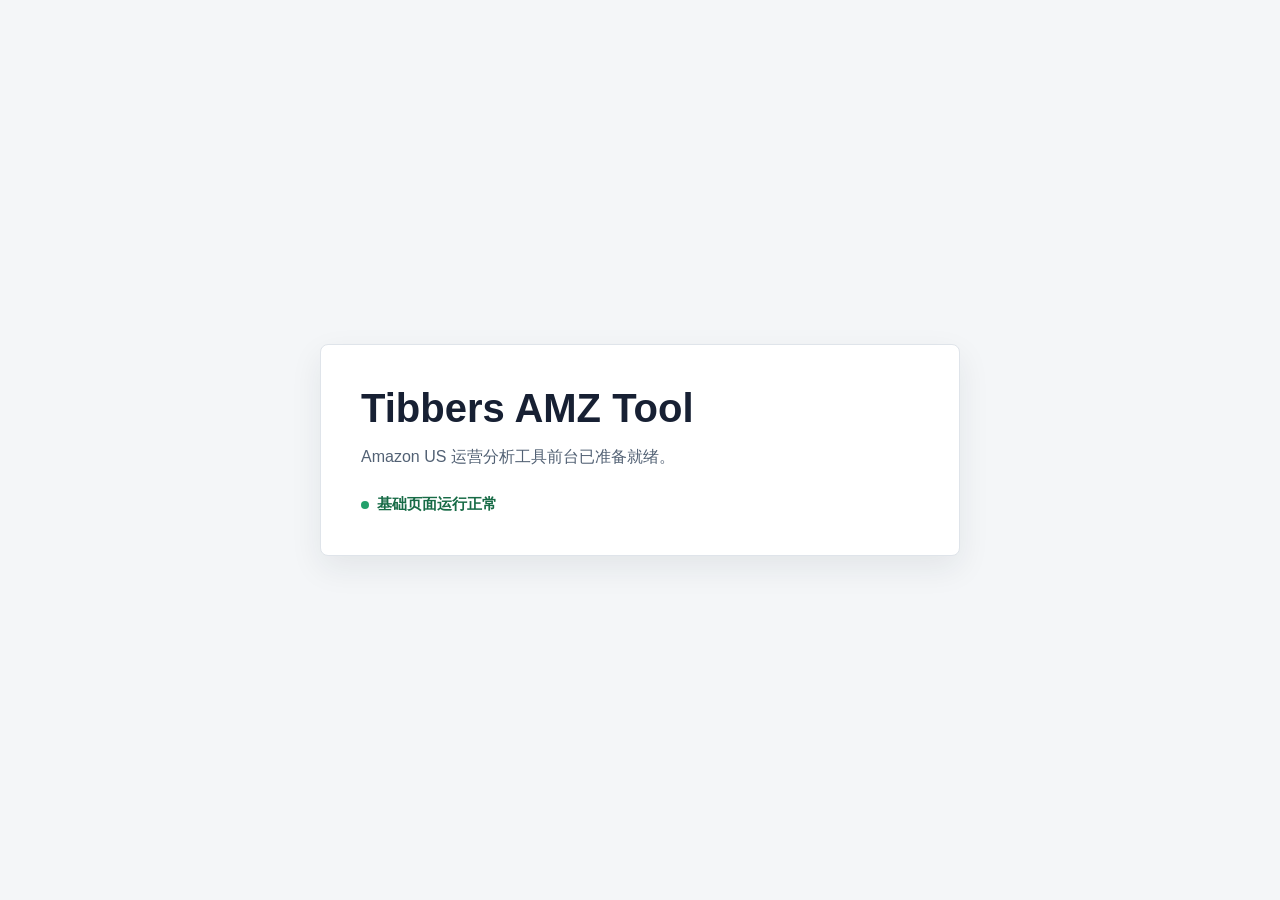
==== index.html @ efbf1ea4 "chore: add frontend placeholder" ====
<!doctype html>
<html lang="zh-CN">
  <head>
    <meta charset="UTF-8" />
    <meta name="viewport" content="width=device-width, initial-scale=1" />
    <title>Tibbers AMZ Tool</title>
    <meta
      name="description"
      content="Amazon US 运营分析工具前台"
    />
    <style>
      :root {
        color-scheme: light;
        font-family: -apple-system, BlinkMacSystemFont, "Segoe UI", sans-serif;
        color: #172033;
        background: #f4f6f8;
      }

      * {
        box-sizing: border-box;
      }

      body {
        margin: 0;
        min-width: 320px;
      }

      main {
        display: grid;
        min-height: 100vh;
        place-items: center;
        padding: 24px;
      }

      section {
        width: min(100%, 640px);
        padding: 40px;
        border: 1px solid #dfe4ea;
        border-radius: 8px;
        background: #ffffff;
        box-shadow: 0 12px 32px rgb(23 32 51 / 8%);
      }

      h1 {
        margin: 0 0 12px;
        font-size: clamp(1.75rem, 5vw, 2.5rem);
        line-height: 1.15;
      }

      p {
        margin: 0;
        color: #526174;
        line-height: 1.7;
      }

      .status {
        display: inline-flex;
        align-items: center;
        gap: 8px;
        margin-top: 24px;
        color: #176b46;
        font-size: 0.95rem;
        font-weight: 600;
      }

      .status::before {
        width: 8px;
        height: 8px;
        border-radius: 50%;
        background: #22a06b;
        content: "";
      }

      @media (max-width: 520px) {
        section {
          padding: 28px 24px;
        }
      }
    </style>
  </head>
  <body>
    <main>
      <section>
        <h1>Tibbers AMZ Tool</h1>
        <p>Amazon US 运营分析工具前台已准备就绪。</p>
        <div class="status">基础页面运行正常</div>
      </section>
    </main>
  </body>
</html>
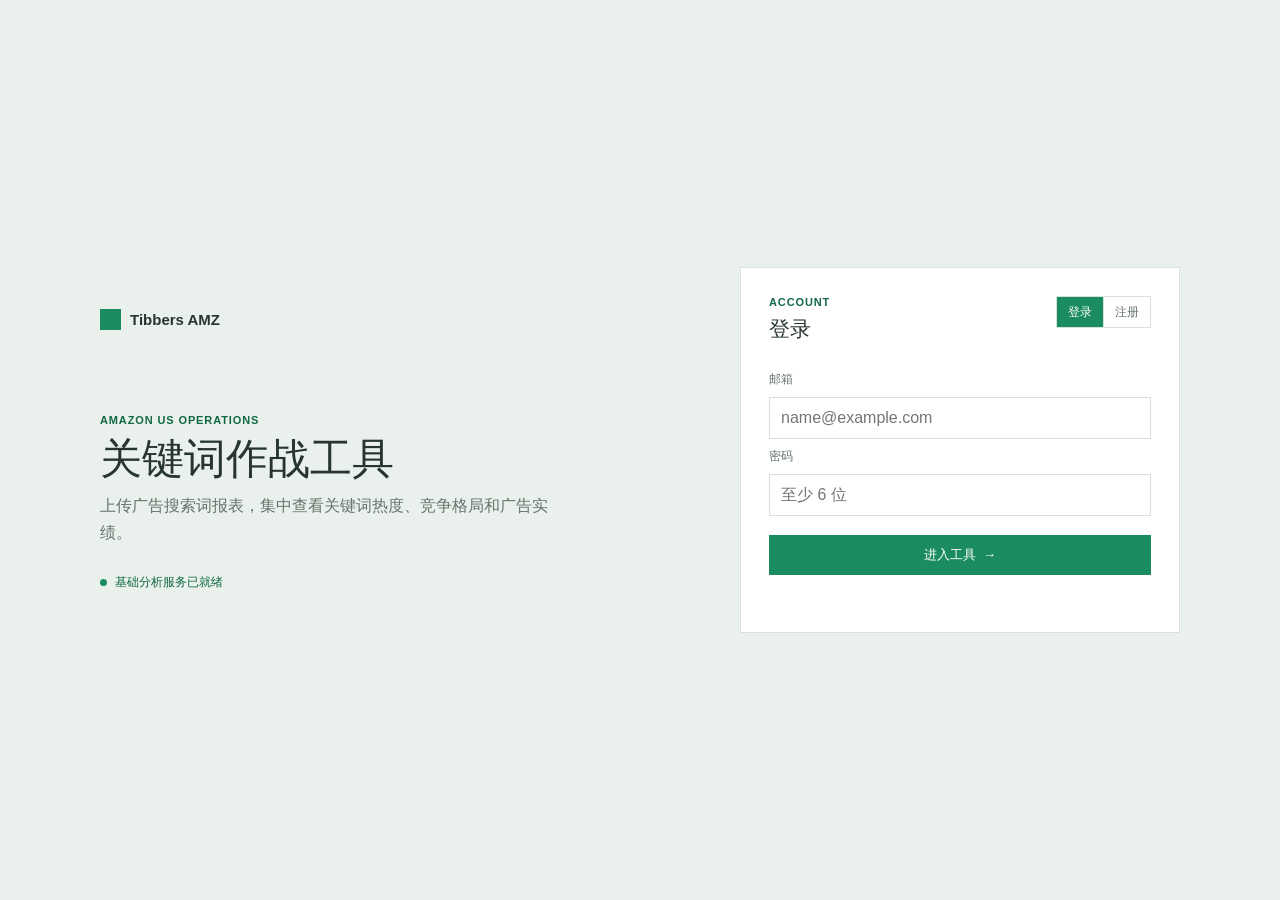
==== commit 8aa2cadf: "feat: add Amazon keyword analysis frontend" ====
--- a/index.html
+++ b/index.html
@@ -4,87 +4,43 @@
     <meta charset="UTF-8" />
     <meta name="viewport" content="width=device-width, initial-scale=1" />
     <title>Tibbers AMZ Tool</title>
-    <meta
-      name="description"
-      content="Amazon US 运营分析工具前台"
-    />
-    <style>
-      :root {
-        color-scheme: light;
-        font-family: -apple-system, BlinkMacSystemFont, "Segoe UI", sans-serif;
-        color: #172033;
-        background: #f4f6f8;
-      }
+    <link rel="stylesheet" href="styles.css" />
+  </head>
+  <body class="auth-page">
+    <main class="auth-layout">
+      <section class="auth-intro" aria-labelledby="auth-title">
+        <div class="brand"><span class="brand-mark" aria-hidden="true"></span><span>Tibbers AMZ</span></div>
+        <p class="eyebrow">AMAZON US OPERATIONS</p>
+        <h1 id="auth-title">关键词作战工具</h1>
+        <p class="intro-copy">上传广告搜索词报表，集中查看关键词热度、竞争格局和广告实绩。</p>
+        <div class="intro-meta"><span class="status-dot status-ready" aria-hidden="true"></span><span>基础分析服务已就绪</span></div>
+      </section>
 
-      * {
-        box-sizing: border-box;
-      }
+      <section class="auth-panel panel" aria-label="账号登录">
+        <div class="panel-heading">
+          <div>
+            <p class="eyebrow">ACCOUNT</p>
+            <h2 id="auth-mode-title">登录</h2>
+          </div>
+          <div class="segmented" role="group" aria-label="账号模式">
+            <button class="segment is-active" type="button" data-mode="login">登录</button>
+            <button class="segment" type="button" data-mode="register">注册</button>
+          </div>
+        </div>
 
-      body {
-        margin: 0;
-        min-width: 320px;
-      }
-
-      main {
-        display: grid;
-        min-height: 100vh;
-        place-items: center;
-        padding: 24px;
-      }
-
-      section {
-        width: min(100%, 640px);
-        padding: 40px;
-        border: 1px solid #dfe4ea;
-        border-radius: 8px;
-        background: #ffffff;
-        box-shadow: 0 12px 32px rgb(23 32 51 / 8%);
-      }
-
-      h1 {
-        margin: 0 0 12px;
-        font-size: clamp(1.75rem, 5vw, 2.5rem);
-        line-height: 1.15;
-      }
-
-      p {
-        margin: 0;
-        color: #526174;
-        line-height: 1.7;
-      }
-
-      .status {
-        display: inline-flex;
-        align-items: center;
-        gap: 8px;
-        margin-top: 24px;
-        color: #176b46;
-        font-size: 0.95rem;
-        font-weight: 600;
-      }
-
-      .status::before {
-        width: 8px;
-        height: 8px;
-        border-radius: 50%;
-        background: #22a06b;
-        content: "";
-      }
-
-      @media (max-width: 520px) {
-        section {
-          padding: 28px 24px;
-        }
-      }
-    </style>
-  </head>
-  <body>
-    <main>
-      <section>
-        <h1>Tibbers AMZ Tool</h1>
-        <p>Amazon US 运营分析工具前台已准备就绪。</p>
-        <div class="status">基础页面运行正常</div>
+        <form id="auth-form" class="stack-form">
+          <label for="email">邮箱</label>
+          <input id="email" name="email" type="email" autocomplete="email" required placeholder="name@example.com" />
+          <label for="password">密码</label>
+          <input id="password" name="password" type="password" autocomplete="current-password" minlength="6" required placeholder="至少 6 位" />
+          <button id="auth-submit" class="button button-primary" type="submit">进入工具 <span aria-hidden="true">→</span></button>
+          <p id="auth-message" class="form-message" role="status" aria-live="polite"></p>
+        </form>
       </section>
     </main>
+    <script src="vendor/supabase.min.js"></script>
+    <script src="supabase-config.js"></script>
+    <script src="app.js"></script>
+    <script src="auth.js"></script>
   </body>
 </html>
--- a/styles.css
+++ b/styles.css
@@ -0,0 +1,129 @@
+:root {
+  color-scheme: light;
+  --app-ink: #26352f;
+  --app-muted: #65736c;
+  --app-line: #d8e1dc;
+  --app-soft-line: #e6ede8;
+  --app-paper: #ffffff;
+  --app-ground: #eaf0ec;
+  --app-green: #1b8b62;
+  --app-green-dark: #116847;
+  --app-blue: #1769aa;
+  --app-orange: #c47a19;
+  --app-red: #b44a4a;
+  font-family: -apple-system, BlinkMacSystemFont, "Segoe UI", sans-serif;
+  color: var(--app-ink);
+  background: var(--app-ground);
+}
+
+* { box-sizing: border-box; }
+body { min-width: 320px; margin: 0; background: var(--app-ground); }
+button, input { font: inherit; }
+button { cursor: pointer; }
+a { color: var(--app-green-dark); }
+
+.site-header {
+  display: flex;
+  align-items: center;
+  gap: 16px;
+  min-height: 64px;
+  padding: 0 28px;
+  border-bottom: 1px solid var(--app-line);
+  background: var(--app-paper);
+}
+.brand { display: inline-flex; align-items: center; gap: 9px; font-size: 15px; font-weight: 600; }
+.brand-mark { width: 21px; height: 21px; background: var(--app-green); }
+.header-spacer { flex: 1; }
+.account-label { color: var(--app-muted); font-size: 12px; }
+.page-shell { width: min(1180px, calc(100% - 40px)); margin: 0 auto; padding: 32px 0 56px; }
+.eyebrow { margin: 0 0 8px; color: var(--app-green-dark); font-size: 11px; font-weight: 600; letter-spacing: .08em; }
+h1, h2, h3, p { margin-top: 0; }
+h1 { margin-bottom: 8px; font-size: 28px; line-height: 1.2; font-weight: 500; }
+h2 { margin-bottom: 0; font-size: 21px; line-height: 1.25; font-weight: 500; }
+h3 { margin-bottom: 8px; font-size: 15px; font-weight: 500; }
+.page-lede { margin-bottom: 24px; color: var(--app-muted); font-size: 14px; line-height: 1.6; }
+.panel { border: 1px solid var(--app-line); background: var(--app-paper); }
+.panel-heading { display: flex; align-items: flex-start; justify-content: space-between; gap: 16px; }
+.button { display: inline-flex; align-items: center; justify-content: center; gap: 7px; min-height: 40px; padding: 0 14px; border: 1px solid transparent; font-size: 13px; font-weight: 500; }
+.button-primary { background: var(--app-green); color: #fff; }
+.button-primary:hover { background: var(--app-green-dark); }
+.button-secondary { border-color: var(--app-line); background: var(--app-paper); color: var(--app-ink); }
+.button-secondary:hover { border-color: var(--app-green); color: var(--app-green-dark); }
+.button-danger { border-color: #e2caca; background: #fff; color: var(--app-red); }
+.button-small { min-height: 32px; padding: 0 10px; font-size: 12px; }
+.segmented { display: inline-flex; border: 1px solid var(--app-line); }
+.segment { min-height: 30px; padding: 0 11px; border: 0; border-right: 1px solid var(--app-line); background: var(--app-paper); color: var(--app-muted); font-size: 12px; }
+.segment:last-child { border-right: 0; }
+.segment.is-active { background: var(--app-green); color: #fff; }
+.status-dot { display: inline-block; width: 7px; height: 7px; border-radius: 50%; }
+.status-ready { background: var(--app-green); }
+.status-pending { background: var(--app-orange); }
+.status-failed { background: var(--app-red); }
+.status-done { background: var(--app-blue); }
+.inline-status { display: inline-flex; align-items: center; gap: 6px; white-space: nowrap; }
+.form-message { min-height: 20px; margin: 0; color: var(--app-muted); font-size: 12px; line-height: 1.5; }
+.form-message.is-error { color: var(--app-red); }
+.form-message.is-success { color: var(--app-green-dark); }
+
+.auth-page { min-height: 100vh; }
+.auth-layout { display: grid; grid-template-columns: minmax(0, 1fr) minmax(360px, 440px); gap: 72px; align-items: center; width: min(1080px, calc(100% - 48px)); min-height: 100vh; margin: 0 auto; padding: 48px 0; }
+.auth-intro { max-width: 560px; }
+.auth-intro .brand { margin-bottom: 84px; }
+.auth-intro h1 { font-size: 42px; }
+.intro-copy { max-width: 460px; margin-bottom: 26px; color: var(--app-muted); font-size: 16px; line-height: 1.7; }
+.intro-meta { display: inline-flex; align-items: center; gap: 8px; color: var(--app-green-dark); font-size: 12px; }
+.auth-panel { padding: 28px; }
+.auth-panel .panel-heading { margin-bottom: 28px; }
+.stack-form { display: grid; gap: 9px; }
+.stack-form label { color: var(--app-muted); font-size: 12px; }
+.stack-form input, .tool-form input[type="text"], .tool-form input[type="file"] { width: 100%; min-height: 42px; padding: 0 11px; border: 1px solid var(--app-line); background: var(--app-paper); color: var(--app-ink); }
+.stack-form input:focus, .tool-form input:focus { outline: 2px solid rgb(27 139 98 / 22%); border-color: var(--app-green); }
+.stack-form .button { margin-top: 10px; }
+
+.tool-intro { display: flex; align-items: flex-end; justify-content: space-between; gap: 24px; margin-bottom: 24px; }
+.tool-intro .page-lede { margin-bottom: 0; }
+.tool-actions { display: flex; flex-wrap: wrap; gap: 8px; }
+.tool-form { padding: 22px; }
+.tool-form-grid { display: grid; grid-template-columns: minmax(180px, .7fr) minmax(260px, 1.3fr) auto; gap: 12px; align-items: end; }
+.field { display: grid; gap: 7px; min-width: 0; }
+.field label { color: var(--app-muted); font-size: 12px; }
+.field input[type="file"] { padding: 9px 10px; }
+.tool-form .form-message { margin-top: 14px; }
+.task-section { margin-top: 24px; }
+.section-heading { display: flex; align-items: center; justify-content: space-between; gap: 16px; margin-bottom: 10px; }
+.section-heading p { margin: 0; color: var(--app-muted); font-size: 12px; }
+.table-panel { overflow: hidden; border: 1px solid var(--app-line); background: var(--app-paper); }
+.table-scroll { overflow-x: auto; }
+.data-table { width: 100%; min-width: 760px; border-collapse: collapse; font-size: 12px; }
+.data-table th, .data-table td { padding: 12px 14px; border-bottom: 1px solid var(--app-soft-line); text-align: left; vertical-align: middle; white-space: nowrap; }
+.data-table th { background: #f2f6f3; color: var(--app-muted); font-size: 11px; font-weight: 600; }
+.data-table tr:last-child td { border-bottom: 0; }
+.data-table .right { text-align: right; }
+.empty-state { padding: 38px 20px; color: var(--app-muted); text-align: center; font-size: 13px; }
+.error-cell { max-width: 260px; color: var(--app-red); white-space: normal !important; line-height: 1.5; }
+
+.report-frame { width: 100%; min-height: 720px; border: 1px solid var(--app-line); background: #fff; }
+.report-loading { padding: 48px 20px; color: var(--app-muted); text-align: center; }
+.report-toolbar { display: flex; align-items: center; gap: 10px; margin-bottom: 18px; }
+.report-toolbar .button { text-decoration: none; }
+
+@media (max-width: 820px) {
+  .auth-layout { grid-template-columns: 1fr; gap: 32px; align-content: center; }
+  .auth-intro .brand { margin-bottom: 44px; }
+  .auth-intro h1 { font-size: 34px; }
+  .tool-intro { align-items: flex-start; flex-direction: column; }
+  .tool-form-grid { grid-template-columns: 1fr 1fr; }
+  .tool-form-grid .button { grid-column: 1 / -1; }
+}
+@media (max-width: 560px) {
+  .site-header { min-height: 58px; padding: 0 16px; }
+  .account-label { display: none; }
+  .page-shell { width: min(100% - 28px, 1180px); padding-top: 24px; }
+  .auth-layout { width: min(100% - 28px, 1080px); padding: 28px 0; }
+  .auth-intro .brand { margin-bottom: 34px; }
+  .auth-panel, .tool-form { padding: 20px; }
+  .panel-heading { align-items: flex-start; flex-direction: column; }
+  .tool-form-grid { grid-template-columns: 1fr; }
+  .tool-form-grid .button { grid-column: auto; }
+  .report-frame { min-height: 620px; }
+}
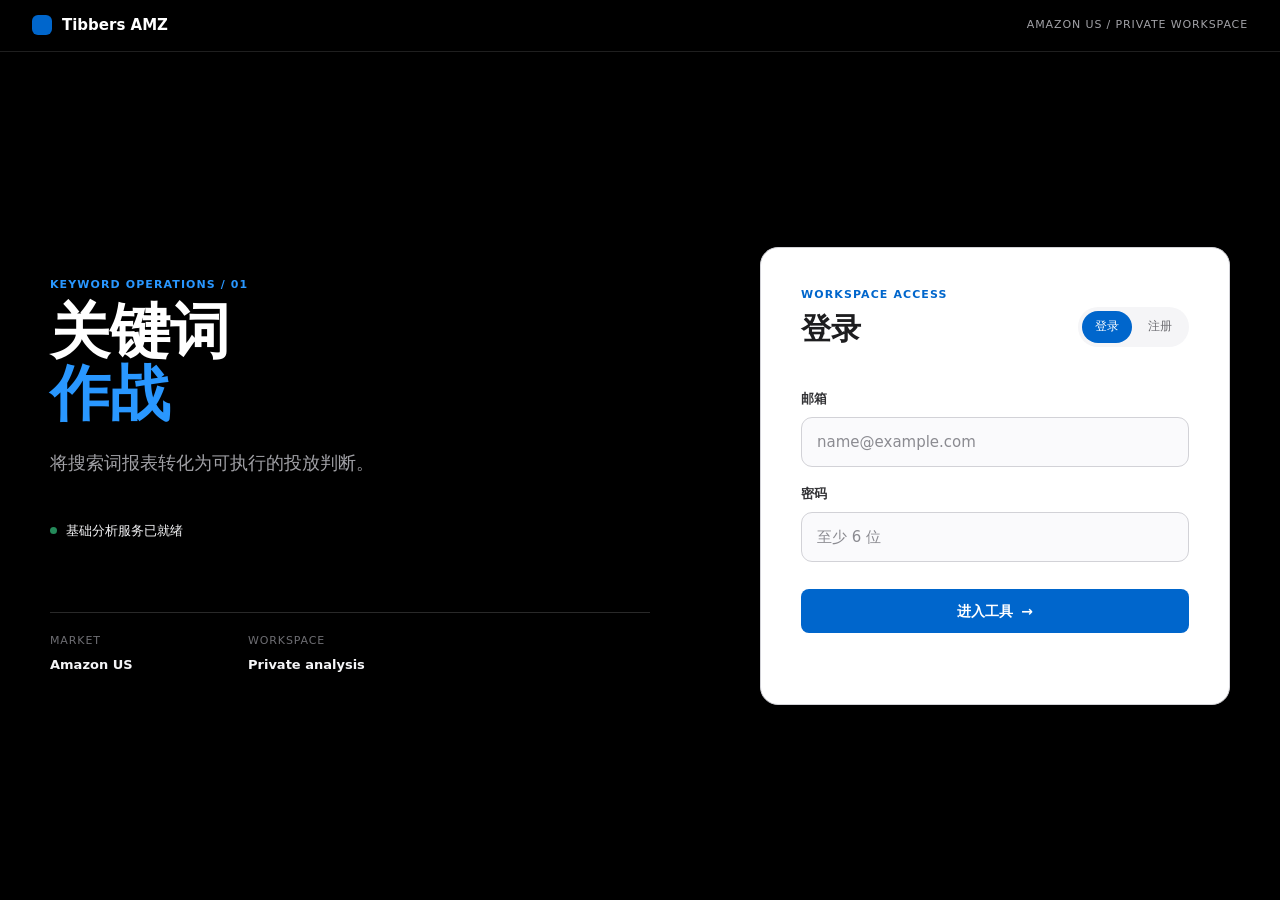
==== commit 7ef3e5ce: "feat: upgrade frontend visual system" ====
--- a/index.html
+++ b/index.html
@@ -7,19 +7,26 @@
     <link rel="stylesheet" href="styles.css" />
   </head>
   <body class="auth-page">
+    <header class="auth-nav">
+      <div class="brand"><span class="brand-mark" aria-hidden="true"></span><span>Tibbers AMZ</span></div>
+      <div class="auth-nav-meta">AMAZON US / PRIVATE WORKSPACE</div>
+    </header>
     <main class="auth-layout">
       <section class="auth-intro" aria-labelledby="auth-title">
-        <div class="brand"><span class="brand-mark" aria-hidden="true"></span><span>Tibbers AMZ</span></div>
-        <p class="eyebrow">AMAZON US OPERATIONS</p>
-        <h1 id="auth-title">关键词作战工具</h1>
-        <p class="intro-copy">上传广告搜索词报表，集中查看关键词热度、竞争格局和广告实绩。</p>
+        <p class="eyebrow">KEYWORD OPERATIONS / 01</p>
+        <h1 id="auth-title">关键词<br /><span>作战</span></h1>
+        <p class="intro-copy">将搜索词报表转化为可执行的投放判断。</p>
         <div class="intro-meta"><span class="status-dot status-ready" aria-hidden="true"></span><span>基础分析服务已就绪</span></div>
+        <div class="auth-signals" aria-label="工作区信息">
+          <div class="auth-signal"><span>Market</span><strong>Amazon US</strong></div>
+          <div class="auth-signal"><span>Workspace</span><strong>Private analysis</strong></div>
+        </div>
       </section>
 
       <section class="auth-panel panel" aria-label="账号登录">
         <div class="panel-heading">
           <div>
-            <p class="eyebrow">ACCOUNT</p>
+            <p class="eyebrow">WORKSPACE ACCESS</p>
             <h2 id="auth-mode-title">登录</h2>
           </div>
           <div class="segmented" role="group" aria-label="账号模式">
--- a/styles.css
+++ b/styles.css
@@ -1,129 +1,245 @@
 :root {
   color-scheme: light;
-  --app-ink: #26352f;
-  --app-muted: #65736c;
-  --app-line: #d8e1dc;
-  --app-soft-line: #e6ede8;
-  --app-paper: #ffffff;
-  --app-ground: #eaf0ec;
-  --app-green: #1b8b62;
-  --app-green-dark: #116847;
-  --app-blue: #1769aa;
-  --app-orange: #c47a19;
-  --app-red: #b44a4a;
-  font-family: -apple-system, BlinkMacSystemFont, "Segoe UI", sans-serif;
-  color: var(--app-ink);
-  background: var(--app-ground);
+  --ink: #1d1d1f;
+  --ink-soft: #333336;
+  --muted: #6e6e73;
+  --blue: #0066cc;
+  --blue-focus: #0071e3;
+  --blue-soft: #eef6ff;
+  --canvas: #ffffff;
+  --parchment: #f5f5f7;
+  --pearl: #fafafc;
+  --black: #000000;
+  --dark: #1d1d1f;
+  --line: rgba(0, 0, 0, .08);
+  --line-strong: #d2d2d7;
+  --success: #248a5a;
+  --warning: #a96700;
+  --danger: #b42318;
+  --radius-sm: 8px;
+  --radius-md: 11px;
+  --radius-lg: 18px;
+  --radius-pill: 9999px;
+  font-family: "SF Pro Text", "SF Pro Display", system-ui, -apple-system, BlinkMacSystemFont, "Segoe UI", sans-serif;
+  color: var(--ink);
+  background: var(--parchment);
 }
 
 * { box-sizing: border-box; }
-body { min-width: 320px; margin: 0; background: var(--app-ground); }
+html { min-width: 320px; background: var(--parchment); }
+body { min-width: 320px; margin: 0; background: var(--parchment); color: var(--ink); line-height: 1.47; }
 button, input { font: inherit; }
 button { cursor: pointer; }
-a { color: var(--app-green-dark); }
-
-.site-header {
+button:disabled { cursor: wait; opacity: .6; }
+a { color: var(--blue); }
+
+.visually-hidden {
+  position: absolute;
+  width: 1px;
+  height: 1px;
+  padding: 0;
+  margin: -1px;
+  overflow: hidden;
+  clip: rect(0, 0, 0, 0);
+  white-space: nowrap;
+  border: 0;
+}
+
+.site-header,
+.auth-nav {
   display: flex;
   align-items: center;
-  gap: 16px;
-  min-height: 64px;
-  padding: 0 28px;
-  border-bottom: 1px solid var(--app-line);
-  background: var(--app-paper);
-}
-.brand { display: inline-flex; align-items: center; gap: 9px; font-size: 15px; font-weight: 600; }
-.brand-mark { width: 21px; height: 21px; background: var(--app-green); }
+  gap: 24px;
+  min-height: 52px;
+  padding: 0 32px;
+  background: var(--black);
+  color: #fff;
+}
+
+.brand { display: inline-flex; align-items: center; gap: 10px; color: inherit; font-size: 15px; font-weight: 600; letter-spacing: 0; white-space: nowrap; }
+.brand-mark { width: 20px; height: 20px; flex: 0 0 auto; border-radius: 6px; background: var(--blue); }
+.header-nav { display: flex; align-items: center; gap: 22px; color: #a1a1a6; font-size: 12px; }
+.header-nav .is-active { color: #fff; }
 .header-spacer { flex: 1; }
-.account-label { color: var(--app-muted); font-size: 12px; }
-.page-shell { width: min(1180px, calc(100% - 40px)); margin: 0 auto; padding: 32px 0 56px; }
-.eyebrow { margin: 0 0 8px; color: var(--app-green-dark); font-size: 11px; font-weight: 600; letter-spacing: .08em; }
+.header-meta { display: flex; align-items: center; gap: 16px; }
+.account-label { max-width: 220px; overflow: hidden; color: #a1a1a6; font-size: 12px; text-overflow: ellipsis; white-space: nowrap; }
+.header-status { display: inline-flex; align-items: center; gap: 7px; color: #a1a1a6; font-size: 12px; white-space: nowrap; }
+.auth-nav { justify-content: space-between; border-bottom: 1px solid rgba(255, 255, 255, .12); }
+.auth-nav-meta { color: #a1a1a6; font-size: 11px; letter-spacing: .08em; }
+
+.page-shell { width: min(1240px, calc(100% - 64px)); margin: 0 auto; padding: 48px 0 80px; }
+.eyebrow { margin: 0 0 10px; color: var(--blue); font-size: 11px; font-weight: 600; letter-spacing: .1em; line-height: 1.2; text-transform: uppercase; }
 h1, h2, h3, p { margin-top: 0; }
-h1 { margin-bottom: 8px; font-size: 28px; line-height: 1.2; font-weight: 500; }
-h2 { margin-bottom: 0; font-size: 21px; line-height: 1.25; font-weight: 500; }
-h3 { margin-bottom: 8px; font-size: 15px; font-weight: 500; }
-.page-lede { margin-bottom: 24px; color: var(--app-muted); font-size: 14px; line-height: 1.6; }
-.panel { border: 1px solid var(--app-line); background: var(--app-paper); }
-.panel-heading { display: flex; align-items: flex-start; justify-content: space-between; gap: 16px; }
-.button { display: inline-flex; align-items: center; justify-content: center; gap: 7px; min-height: 40px; padding: 0 14px; border: 1px solid transparent; font-size: 13px; font-weight: 500; }
-.button-primary { background: var(--app-green); color: #fff; }
-.button-primary:hover { background: var(--app-green-dark); }
-.button-secondary { border-color: var(--app-line); background: var(--app-paper); color: var(--app-ink); }
-.button-secondary:hover { border-color: var(--app-green); color: var(--app-green-dark); }
-.button-danger { border-color: #e2caca; background: #fff; color: var(--app-red); }
-.button-small { min-height: 32px; padding: 0 10px; font-size: 12px; }
-.segmented { display: inline-flex; border: 1px solid var(--app-line); }
-.segment { min-height: 30px; padding: 0 11px; border: 0; border-right: 1px solid var(--app-line); background: var(--app-paper); color: var(--app-muted); font-size: 12px; }
-.segment:last-child { border-right: 0; }
-.segment.is-active { background: var(--app-green); color: #fff; }
-.status-dot { display: inline-block; width: 7px; height: 7px; border-radius: 50%; }
-.status-ready { background: var(--app-green); }
-.status-pending { background: var(--app-orange); }
-.status-failed { background: var(--app-red); }
-.status-done { background: var(--app-blue); }
-.inline-status { display: inline-flex; align-items: center; gap: 6px; white-space: nowrap; }
-.form-message { min-height: 20px; margin: 0; color: var(--app-muted); font-size: 12px; line-height: 1.5; }
-.form-message.is-error { color: var(--app-red); }
-.form-message.is-success { color: var(--app-green-dark); }
-
-.auth-page { min-height: 100vh; }
-.auth-layout { display: grid; grid-template-columns: minmax(0, 1fr) minmax(360px, 440px); gap: 72px; align-items: center; width: min(1080px, calc(100% - 48px)); min-height: 100vh; margin: 0 auto; padding: 48px 0; }
-.auth-intro { max-width: 560px; }
-.auth-intro .brand { margin-bottom: 84px; }
-.auth-intro h1 { font-size: 42px; }
-.intro-copy { max-width: 460px; margin-bottom: 26px; color: var(--app-muted); font-size: 16px; line-height: 1.7; }
-.intro-meta { display: inline-flex; align-items: center; gap: 8px; color: var(--app-green-dark); font-size: 12px; }
-.auth-panel { padding: 28px; }
-.auth-panel .panel-heading { margin-bottom: 28px; }
+h1 { margin-bottom: 10px; font-family: "SF Pro Display", "SF Pro Text", system-ui, -apple-system, sans-serif; font-size: 44px; font-weight: 600; letter-spacing: 0; line-height: 1.1; }
+h2 { margin-bottom: 0; font-family: "SF Pro Display", "SF Pro Text", system-ui, -apple-system, sans-serif; font-size: 24px; font-weight: 600; letter-spacing: 0; line-height: 1.2; }
+h3 { margin-bottom: 8px; font-size: 15px; font-weight: 600; }
+.page-lede { max-width: 640px; margin-bottom: 0; color: var(--muted); font-size: 16px; line-height: 1.55; }
+
+.button {
+  display: inline-flex;
+  align-items: center;
+  justify-content: center;
+  gap: 8px;
+  min-height: 44px;
+  padding: 0 18px;
+  border: 1px solid transparent;
+  border-radius: var(--radius-sm);
+  font-size: 14px;
+  font-weight: 600;
+  line-height: 1;
+  text-decoration: none;
+  transition: transform .15s ease, background-color .15s ease, border-color .15s ease, color .15s ease;
+}
+.button:active { transform: scale(.97); }
+.button:focus-visible, input:focus-visible, .file-drop:focus-within { outline: 2px solid var(--blue-focus); outline-offset: 2px; }
+.button-primary { background: var(--blue); color: #fff; }
+.button-primary:hover { background: var(--blue-focus); }
+.button-secondary { border-color: var(--line-strong); background: var(--canvas); color: var(--ink); }
+.button-secondary:hover { border-color: var(--blue); color: var(--blue); }
+.button-dark { border-color: rgba(255, 255, 255, .2); background: var(--dark); color: #fff; }
+.button-dark:hover { border-color: rgba(255, 255, 255, .5); }
+.button-small { min-height: 36px; padding: 0 13px; font-size: 12px; }
+.button-icon { width: 40px; min-width: 40px; padding: 0; border-radius: var(--radius-pill); }
+.button-icon span { font-size: 17px; line-height: 1; }
+
+.panel { border: 1px solid var(--line-strong); border-radius: var(--radius-lg); background: var(--canvas); }
+.panel-heading { display: flex; align-items: flex-start; justify-content: space-between; gap: 24px; }
+.panel-note { color: var(--muted); font-size: 12px; white-space: nowrap; }
+.status-dot { display: inline-block; width: 7px; height: 7px; flex: 0 0 auto; border-radius: 50%; background: var(--muted); }
+.status-ready { background: var(--success); }
+.status-pending { background: var(--warning); }
+.status-failed { background: var(--danger); }
+.status-done { background: var(--blue); }
+.inline-status { display: inline-flex; align-items: center; gap: 8px; white-space: nowrap; }
+.status-badge { display: inline-flex; align-items: center; gap: 7px; min-height: 28px; padding: 0 10px; border-radius: var(--radius-pill); background: var(--blue-soft); color: var(--blue); font-size: 12px; font-weight: 600; }
+.status-badge.is-error { background: #fff0ef; color: var(--danger); }
+.status-badge.is-pending { background: #fff7e8; color: var(--warning); }
+.form-message { min-height: 22px; margin: 0; color: var(--muted); font-size: 13px; line-height: 1.5; }
+.form-message.is-error { color: var(--danger); }
+.form-message.is-success { color: var(--success); }
+
+/* Login */
+.auth-page { min-height: 100vh; background: var(--black); color: #fff; }
+.auth-layout { display: grid; grid-template-columns: minmax(0, 1fr) minmax(380px, 470px); gap: 80px; align-items: center; width: min(1180px, calc(100% - 64px)); min-height: calc(100vh - 52px); margin: 0 auto; padding: 64px 0; }
+.auth-intro { max-width: 600px; }
+.auth-intro .eyebrow { color: #2997ff; }
+.auth-intro h1 { margin-bottom: 24px; font-size: 60px; line-height: 1.03; }
+.auth-intro h1 span { color: #2997ff; }
+.intro-copy { max-width: 490px; margin-bottom: 40px; color: #a1a1a6; font-size: 18px; line-height: 1.55; }
+.intro-meta { display: inline-flex; align-items: center; gap: 9px; color: #f5f5f7; font-size: 13px; }
+.auth-signals { display: grid; grid-template-columns: repeat(2, minmax(0, 170px)); gap: 28px; margin-top: 72px; padding-top: 20px; border-top: 1px solid rgba(255, 255, 255, .16); }
+.auth-signal { display: grid; gap: 5px; }
+.auth-signal span { color: #6e6e73; font-size: 11px; letter-spacing: .08em; text-transform: uppercase; }
+.auth-signal strong { color: #f5f5f7; font-size: 13px; font-weight: 600; }
+.auth-panel { padding: 40px; color: var(--ink); }
+.auth-panel .panel-heading { align-items: flex-end; margin-bottom: 34px; }
+.auth-panel h2 { font-size: 30px; }
+.segmented { display: inline-flex; gap: 3px; padding: 4px; border-radius: var(--radius-pill); background: var(--parchment); }
+.segment { min-height: 32px; padding: 0 13px; border: 0; border-radius: var(--radius-pill); background: transparent; color: var(--muted); font-size: 12px; }
+.segment.is-active { background: var(--blue); color: #fff; }
 .stack-form { display: grid; gap: 9px; }
-.stack-form label { color: var(--app-muted); font-size: 12px; }
-.stack-form input, .tool-form input[type="text"], .tool-form input[type="file"] { width: 100%; min-height: 42px; padding: 0 11px; border: 1px solid var(--app-line); background: var(--app-paper); color: var(--app-ink); }
-.stack-form input:focus, .tool-form input:focus { outline: 2px solid rgb(27 139 98 / 22%); border-color: var(--app-green); }
-.stack-form .button { margin-top: 10px; }
-
-.tool-intro { display: flex; align-items: flex-end; justify-content: space-between; gap: 24px; margin-bottom: 24px; }
-.tool-intro .page-lede { margin-bottom: 0; }
-.tool-actions { display: flex; flex-wrap: wrap; gap: 8px; }
-.tool-form { padding: 22px; }
-.tool-form-grid { display: grid; grid-template-columns: minmax(180px, .7fr) minmax(260px, 1.3fr) auto; gap: 12px; align-items: end; }
-.field { display: grid; gap: 7px; min-width: 0; }
-.field label { color: var(--app-muted); font-size: 12px; }
-.field input[type="file"] { padding: 9px 10px; }
-.tool-form .form-message { margin-top: 14px; }
-.task-section { margin-top: 24px; }
-.section-heading { display: flex; align-items: center; justify-content: space-between; gap: 16px; margin-bottom: 10px; }
-.section-heading p { margin: 0; color: var(--app-muted); font-size: 12px; }
-.table-panel { overflow: hidden; border: 1px solid var(--app-line); background: var(--app-paper); }
+.stack-form label { margin-top: 8px; color: var(--ink-soft); font-size: 13px; font-weight: 600; }
+.stack-form input, .tool-form input[type="text"] { width: 100%; min-height: 50px; padding: 0 15px; border: 1px solid var(--line-strong); border-radius: var(--radius-md); background: var(--pearl); color: var(--ink); font-size: 15px; }
+.stack-form input::placeholder, .tool-form input::placeholder { color: #8b8b91; }
+.stack-form input:focus, .tool-form input:focus { border-color: var(--blue); outline: 0; }
+.stack-form .button { width: 100%; margin-top: 18px; }
+
+/* Workspace */
+.page-hero { display: flex; align-items: flex-end; justify-content: space-between; gap: 32px; margin-bottom: 32px; }
+.hero-status { min-width: 188px; padding: 15px 18px; border-left: 1px solid var(--line-strong); }
+.hero-status span { display: block; color: var(--muted); font-size: 11px; letter-spacing: .08em; text-transform: uppercase; }
+.hero-status strong { display: flex; align-items: center; gap: 8px; margin: 5px 0 2px; font-size: 14px; font-weight: 600; }
+.hero-status small { color: var(--muted); font-size: 12px; }
+.metrics-strip { display: grid; grid-template-columns: repeat(3, 1fr); margin-bottom: 24px; border-top: 1px solid var(--line-strong); border-bottom: 1px solid var(--line-strong); background: var(--canvas); }
+.metric { min-height: 104px; padding: 20px 24px; border-right: 1px solid var(--line); }
+.metric:last-child { border-right: 0; }
+.metric-label { display: block; margin-bottom: 9px; color: var(--muted); font-size: 12px; }
+.metric strong { display: block; font-family: "SF Pro Display", "SF Pro Text", system-ui, -apple-system, sans-serif; font-size: 28px; font-weight: 600; line-height: 1; }
+.metric small { display: block; margin-top: 8px; color: var(--muted); font-size: 11px; }
+.tool-form { padding: 28px; }
+.tool-form .panel-heading { margin-bottom: 24px; }
+.tool-form-grid { display: grid; grid-template-columns: minmax(180px, .72fr) minmax(280px, 1.45fr) auto; gap: 16px; align-items: end; }
+.field { display: grid; gap: 8px; min-width: 0; }
+.field label { color: var(--ink-soft); font-size: 13px; font-weight: 600; }
+.file-drop { display: flex; align-items: center; gap: 12px; min-height: 50px; padding: 5px 8px 5px 12px; border: 1px dashed #b8b8be; border-radius: var(--radius-md); background: var(--pearl); cursor: pointer; }
+.file-drop:hover { border-color: var(--blue); background: var(--blue-soft); }
+.file-drop-icon { display: inline-grid; width: 30px; height: 30px; flex: 0 0 auto; place-items: center; border-radius: 50%; background: var(--blue); color: #fff; font-size: 22px; line-height: 1; }
+.file-drop-copy { display: grid; min-width: 0; gap: 1px; }
+.file-drop-copy strong { overflow: hidden; font-size: 13px; font-weight: 600; text-overflow: ellipsis; white-space: nowrap; }
+.file-drop-copy small { color: var(--muted); font-size: 11px; }
+.file-drop-action { margin-left: auto; padding: 8px 12px; border-radius: var(--radius-pill); background: #fff; color: var(--blue); font-size: 12px; font-weight: 600; }
+.tool-form-grid .button { min-height: 50px; white-space: nowrap; }
+.tool-form .form-message { margin-top: 16px; }
+.task-section { margin-top: 48px; }
+.section-heading { display: flex; align-items: flex-end; justify-content: space-between; gap: 16px; margin-bottom: 14px; }
+.section-heading h2 { margin-top: 0; }
+.section-heading p { margin: 0 0 3px; color: var(--muted); font-size: 12px; }
+.section-tools { display: flex; align-items: center; gap: 12px; }
+.last-refresh { color: var(--muted); font-size: 11px; white-space: nowrap; }
+.table-panel { overflow: hidden; border: 1px solid var(--line-strong); border-radius: var(--radius-lg); background: var(--canvas); }
 .table-scroll { overflow-x: auto; }
-.data-table { width: 100%; min-width: 760px; border-collapse: collapse; font-size: 12px; }
-.data-table th, .data-table td { padding: 12px 14px; border-bottom: 1px solid var(--app-soft-line); text-align: left; vertical-align: middle; white-space: nowrap; }
-.data-table th { background: #f2f6f3; color: var(--app-muted); font-size: 11px; font-weight: 600; }
+.data-table { width: 100%; min-width: 820px; border-collapse: collapse; font-size: 13px; }
+.data-table th, .data-table td { padding: 15px 18px; border-bottom: 1px solid var(--line); text-align: left; vertical-align: middle; white-space: nowrap; }
+.data-table th { background: var(--parchment); color: var(--muted); font-size: 11px; font-weight: 600; letter-spacing: .04em; text-transform: uppercase; }
 .data-table tr:last-child td { border-bottom: 0; }
+.data-table tbody tr:hover { background: #fbfbfd; }
 .data-table .right { text-align: right; }
-.empty-state { padding: 38px 20px; color: var(--app-muted); text-align: center; font-size: 13px; }
-.error-cell { max-width: 260px; color: var(--app-red); white-space: normal !important; line-height: 1.5; }
-
-.report-frame { width: 100%; min-height: 720px; border: 1px solid var(--app-line); background: #fff; }
-.report-loading { padding: 48px 20px; color: var(--app-muted); text-align: center; }
-.report-toolbar { display: flex; align-items: center; gap: 10px; margin-bottom: 18px; }
-.report-toolbar .button { text-decoration: none; }
-
-@media (max-width: 820px) {
-  .auth-layout { grid-template-columns: 1fr; gap: 32px; align-content: center; }
-  .auth-intro .brand { margin-bottom: 44px; }
-  .auth-intro h1 { font-size: 34px; }
-  .tool-intro { align-items: flex-start; flex-direction: column; }
+.data-table a { font-weight: 600; text-decoration: none; }
+.data-table a:hover { text-decoration: underline; }
+.empty-state { padding: 56px 20px !important; color: var(--muted); text-align: center !important; font-size: 13px; }
+.error-cell { max-width: 360px; color: var(--danger); line-height: 1.5; white-space: normal !important; }
+
+/* Report shell */
+.report-hero { margin-bottom: 24px; }
+.report-hero h1 { font-size: 40px; }
+.report-state { min-width: 150px; padding-left: 18px; border-left: 1px solid var(--line-strong); }
+.report-state strong { display: flex; align-items: center; gap: 8px; font-size: 14px; font-weight: 600; }
+.report-toolbar { display: flex; align-items: center; justify-content: space-between; gap: 20px; min-height: 56px; margin-bottom: 16px; padding: 0 4px; }
+.report-toolbar-note { display: flex; align-items: center; gap: 9px; color: var(--muted); font-size: 13px; }
+.report-toolbar-actions { display: flex; align-items: center; gap: 10px; }
+.report-toolbar .button { white-space: nowrap; }
+.report-stage { overflow: hidden; border: 1px solid var(--line-strong); border-radius: var(--radius-lg); background: var(--canvas); }
+.report-frame { display: block; width: 100%; min-height: 860px; border: 0; background: var(--canvas); }
+
+@media (max-width: 900px) {
+  .auth-layout { grid-template-columns: 1fr; gap: 44px; align-content: center; padding: 56px 0; }
+  .auth-intro { max-width: 680px; }
+  .auth-signals { margin-top: 40px; }
   .tool-form-grid { grid-template-columns: 1fr 1fr; }
   .tool-form-grid .button { grid-column: 1 / -1; }
-}
-@media (max-width: 560px) {
-  .site-header { min-height: 58px; padding: 0 16px; }
-  .account-label { display: none; }
-  .page-shell { width: min(100% - 28px, 1180px); padding-top: 24px; }
-  .auth-layout { width: min(100% - 28px, 1080px); padding: 28px 0; }
-  .auth-intro .brand { margin-bottom: 34px; }
-  .auth-panel, .tool-form { padding: 20px; }
-  .panel-heading { align-items: flex-start; flex-direction: column; }
+  .hero-status { min-width: 165px; }
+}
+
+@media (max-width: 640px) {
+  .site-header, .auth-nav { min-height: 52px; padding: 0 16px; }
+  .header-nav, .header-status, .account-label, .auth-nav-meta { display: none; }
+  .page-shell { width: min(100% - 32px, 1240px); padding-top: 32px; }
+  .page-hero, .report-toolbar { align-items: flex-start; flex-direction: column; }
+  .page-hero { gap: 20px; margin-bottom: 26px; }
+  h1 { font-size: 36px; }
+  .report-hero h1 { font-size: 34px; }
+  .hero-status, .report-state { width: 100%; min-width: 0; padding: 12px 0 0; border-top: 1px solid var(--line-strong); border-left: 0; }
+  .metrics-strip { grid-template-columns: 1fr; }
+  .metric { min-height: 0; padding: 16px 20px; border-right: 0; border-bottom: 1px solid var(--line); }
+  .metric:last-child { border-bottom: 0; }
+  .tool-form { padding: 22px 20px; }
+  .tool-form .panel-heading { flex-direction: column; gap: 8px; }
+  .panel-note { white-space: normal; }
   .tool-form-grid { grid-template-columns: 1fr; }
-  .tool-form-grid .button { grid-column: auto; }
-  .report-frame { min-height: 620px; }
-}
+  .tool-form-grid .button { grid-column: auto; width: 100%; }
+  .section-heading { align-items: flex-start; flex-direction: column; }
+  .section-tools { width: 100%; justify-content: space-between; }
+  .report-toolbar { min-height: 0; padding: 0; }
+  .report-toolbar-actions { width: 100%; }
+  .report-toolbar-actions .button { flex: 1; }
+  .report-frame { min-height: 720px; }
+}
+
+@media (max-width: 480px) {
+  .auth-layout { width: min(100% - 32px, 1180px); padding: 40px 0 48px; }
+  .auth-intro h1 { font-size: 48px; }
+  .intro-copy { font-size: 16px; }
+  .auth-panel { padding: 28px 22px; }
+  .auth-panel .panel-heading { align-items: flex-start; flex-direction: column; gap: 18px; }
+  .data-table { min-width: 780px; }
+}
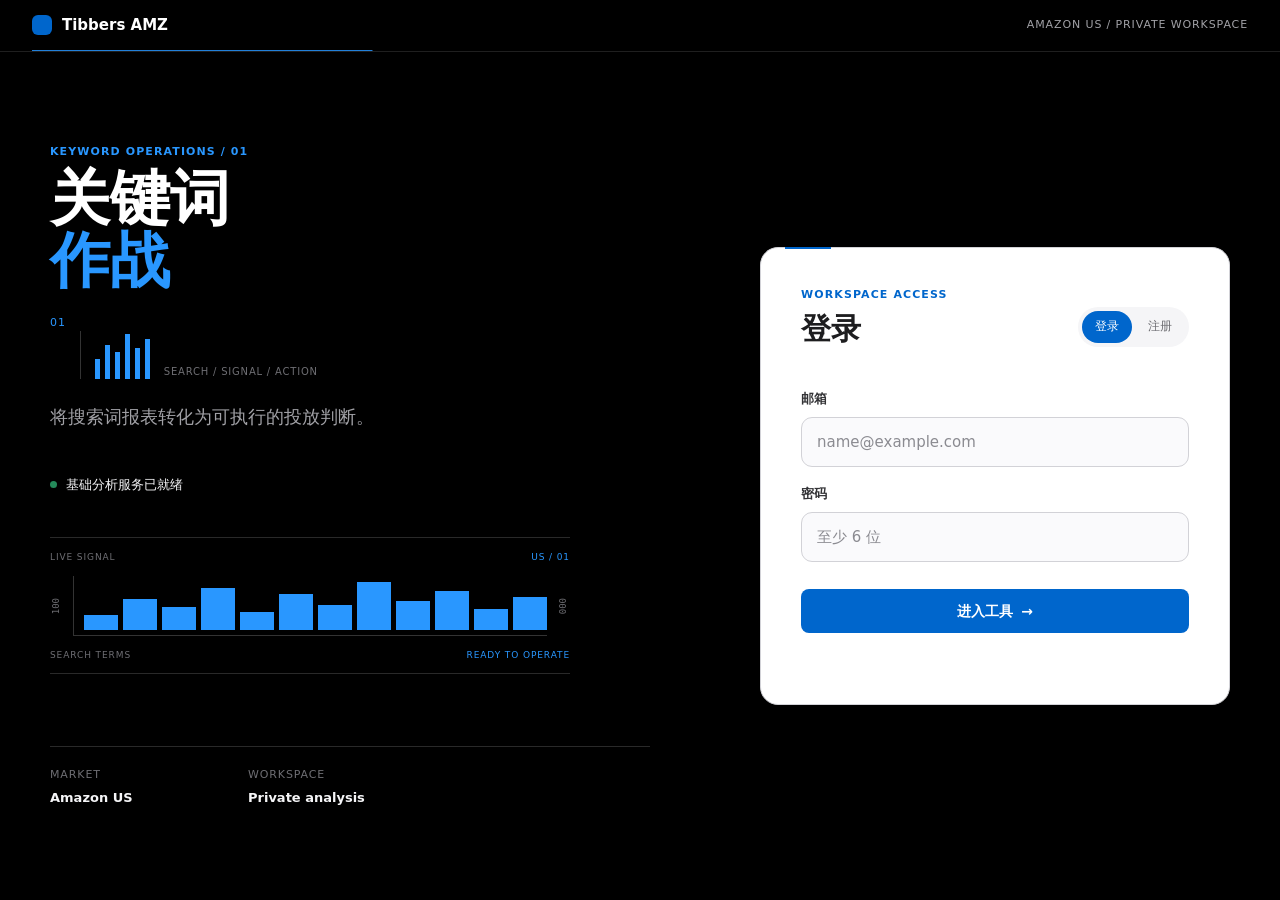
==== commit 94d3b04b: "feat: add dynamic operations workspace visuals" ====
--- a/index.html
+++ b/index.html
@@ -15,8 +15,14 @@
       <section class="auth-intro" aria-labelledby="auth-title">
         <p class="eyebrow">KEYWORD OPERATIONS / 01</p>
         <h1 id="auth-title">关键词<br /><span>作战</span></h1>
+        <div class="auth-display" aria-hidden="true"><span class="display-index">01</span><span class="display-rule"></span><span class="display-bars"><i></i><i></i><i></i><i></i><i></i><i></i></span><span class="display-caption">SEARCH / SIGNAL / ACTION</span></div>
         <p class="intro-copy">将搜索词报表转化为可执行的投放判断。</p>
         <div class="intro-meta"><span class="status-dot status-ready" aria-hidden="true"></span><span>基础分析服务已就绪</span></div>
+        <div class="auth-spectrum" aria-hidden="true">
+          <div class="spectrum-head"><span>LIVE SIGNAL</span><span>US / 01</span></div>
+          <div class="spectrum-plot"><span class="spectrum-axis">100</span><div class="spectrum-bars"><i></i><i></i><i></i><i></i><i></i><i></i><i></i><i></i><i></i><i></i><i></i><i></i></div><span class="spectrum-axis">000</span></div>
+          <div class="spectrum-foot"><span>SEARCH TERMS</span><span>READY TO OPERATE</span></div>
+        </div>
         <div class="auth-signals" aria-label="工作区信息">
           <div class="auth-signal"><span>Market</span><strong>Amazon US</strong></div>
           <div class="auth-signal"><span>Workspace</span><strong>Private analysis</strong></div>
--- a/styles.css
+++ b/styles.css
@@ -5,6 +5,7 @@
   --muted: #6e6e73;
   --blue: #0066cc;
   --blue-focus: #0071e3;
+  --blue-on-dark: #2997ff;
   --blue-soft: #eef6ff;
   --canvas: #ffffff;
   --parchment: #f5f5f7;
@@ -47,6 +48,7 @@
 
 .site-header,
 .auth-nav {
+  position: relative;
   display: flex;
   align-items: center;
   gap: 24px;
@@ -55,6 +57,8 @@
   background: var(--black);
   color: #fff;
 }
+.site-header::after,
+.auth-nav::after { content: ""; position: absolute; right: 32px; bottom: 0; left: 32px; height: 1px; background: var(--blue-on-dark); opacity: .85; transform: scaleX(.28); transform-origin: left; animation: header-line 4.5s ease-in-out infinite; }
 
 .brand { display: inline-flex; align-items: center; gap: 10px; color: inherit; font-size: 15px; font-weight: 600; letter-spacing: 0; white-space: nowrap; }
 .brand-mark { width: 20px; height: 20px; flex: 0 0 auto; border-radius: 6px; background: var(--blue); }
@@ -102,7 +106,8 @@
 .button-icon { width: 40px; min-width: 40px; padding: 0; border-radius: var(--radius-pill); }
 .button-icon span { font-size: 17px; line-height: 1; }
 
-.panel { border: 1px solid var(--line-strong); border-radius: var(--radius-lg); background: var(--canvas); }
+.panel { position: relative; border: 1px solid var(--line-strong); border-radius: var(--radius-lg); background: var(--canvas); }
+.panel::before { content: ""; position: absolute; top: -1px; left: 24px; width: 46px; height: 2px; background: var(--blue); }
 .panel-heading { display: flex; align-items: flex-start; justify-content: space-between; gap: 24px; }
 .panel-note { color: var(--muted); font-size: 12px; white-space: nowrap; }
 .status-dot { display: inline-block; width: 7px; height: 7px; flex: 0 0 auto; border-radius: 50%; background: var(--muted); }
@@ -125,12 +130,41 @@
 .auth-intro .eyebrow { color: #2997ff; }
 .auth-intro h1 { margin-bottom: 24px; font-size: 60px; line-height: 1.03; }
 .auth-intro h1 span { color: #2997ff; }
+.auth-display { display: flex; align-items: flex-end; gap: 14px; width: min(470px, 100%); height: 64px; margin: 0 0 24px; color: #6e6e73; }
+.display-index { align-self: flex-start; color: #2997ff; font-size: 11px; letter-spacing: .08em; }
+.display-rule { width: 1px; height: 48px; background: rgba(255, 255, 255, .2); }
+.display-bars { display: flex; align-items: flex-end; gap: 5px; height: 48px; }
+.display-bars i { display: block; width: 5px; height: 20px; background: #2997ff; transform-origin: bottom; animation: bar-breathe 2.8s ease-in-out infinite; }
+.display-bars i:nth-child(2) { height: 34px; animation-delay: .15s; }
+.display-bars i:nth-child(3) { height: 27px; animation-delay: .3s; }
+.display-bars i:nth-child(4) { height: 45px; animation-delay: .45s; }
+.display-bars i:nth-child(5) { height: 31px; animation-delay: .6s; }
+.display-bars i:nth-child(6) { height: 40px; animation-delay: .75s; }
+.display-caption { align-self: flex-end; color: #6e6e73; font-size: 10px; letter-spacing: .08em; }
 .intro-copy { max-width: 490px; margin-bottom: 40px; color: #a1a1a6; font-size: 18px; line-height: 1.55; }
 .intro-meta { display: inline-flex; align-items: center; gap: 9px; color: #f5f5f7; font-size: 13px; }
 .auth-signals { display: grid; grid-template-columns: repeat(2, minmax(0, 170px)); gap: 28px; margin-top: 72px; padding-top: 20px; border-top: 1px solid rgba(255, 255, 255, .16); }
 .auth-signal { display: grid; gap: 5px; }
 .auth-signal span { color: #6e6e73; font-size: 11px; letter-spacing: .08em; text-transform: uppercase; }
 .auth-signal strong { color: #f5f5f7; font-size: 13px; font-weight: 600; }
+.auth-spectrum { width: min(520px, 100%); margin-top: 42px; padding: 13px 0 11px; border-top: 1px solid rgba(255, 255, 255, .16); border-bottom: 1px solid rgba(255, 255, 255, .16); }
+.spectrum-head, .spectrum-foot { display: flex; align-items: center; justify-content: space-between; gap: 16px; color: #6e6e73; font-size: 9px; letter-spacing: .1em; text-transform: uppercase; }
+.spectrum-head span:last-child, .spectrum-foot span:last-child { color: #2997ff; }
+.spectrum-plot { display: flex; align-items: center; gap: 10px; height: 70px; margin: 7px 0 8px; }
+.spectrum-axis { color: #6e6e73; font-family: ui-monospace, SFMono-Regular, Menlo, monospace; font-size: 9px; writing-mode: vertical-rl; transform: rotate(180deg); }
+.spectrum-bars { display: grid; grid-template-columns: repeat(12, minmax(0, 1fr)); align-items: end; gap: 5px; width: 100%; height: 60px; padding: 0 0 5px 10px; border-bottom: 1px solid rgba(255, 255, 255, .2); border-left: 1px solid rgba(255, 255, 255, .2); }
+.spectrum-bars i { display: block; height: 28%; background: #2997ff; transform-origin: bottom; animation: spectrum-breathe 2.2s ease-in-out infinite; }
+.spectrum-bars i:nth-child(2) { height: 58%; animation-delay: .08s; }
+.spectrum-bars i:nth-child(3) { height: 42%; animation-delay: .16s; }
+.spectrum-bars i:nth-child(4) { height: 78%; animation-delay: .24s; }
+.spectrum-bars i:nth-child(5) { height: 34%; animation-delay: .32s; }
+.spectrum-bars i:nth-child(6) { height: 66%; animation-delay: .4s; }
+.spectrum-bars i:nth-child(7) { height: 46%; animation-delay: .48s; }
+.spectrum-bars i:nth-child(8) { height: 88%; animation-delay: .56s; }
+.spectrum-bars i:nth-child(9) { height: 53%; animation-delay: .64s; }
+.spectrum-bars i:nth-child(10) { height: 72%; animation-delay: .72s; }
+.spectrum-bars i:nth-child(11) { height: 39%; animation-delay: .8s; }
+.spectrum-bars i:nth-child(12) { height: 61%; animation-delay: .88s; }
 .auth-panel { padding: 40px; color: var(--ink); }
 .auth-panel .panel-heading { align-items: flex-end; margin-bottom: 34px; }
 .auth-panel h2 { font-size: 30px; }
@@ -145,31 +179,85 @@
 .stack-form .button { width: 100%; margin-top: 18px; }
 
 /* Workspace */
+.workspace-signalbar { display: grid; grid-template-columns: auto minmax(160px, 1fr) auto auto; gap: 18px; align-items: center; min-height: 50px; margin-bottom: 38px; padding: 0 16px; border: 1px solid #2d2d30; border-radius: var(--radius-md); background: var(--dark); color: #fff; }
+.signalbar-lead { display: inline-flex; align-items: center; gap: 9px; color: #f5f5f7; font-size: 10px; font-weight: 600; letter-spacing: .1em; white-space: nowrap; }
+.live-indicator { display: inline-block; width: 6px; height: 6px; flex: 0 0 auto; border-radius: 50%; background: var(--blue-on-dark); box-shadow: 0 0 0 4px rgba(41, 151, 255, .14); animation: live-pulse 1.8s ease-in-out infinite; }
+.signalbar-track { display: flex; align-items: center; gap: 4px; height: 22px; padding: 0 18px; border-right: 1px solid rgba(255, 255, 255, .14); border-left: 1px solid rgba(255, 255, 255, .14); }
+.signalbar-track i { display: block; width: 100%; max-width: 10px; height: 7px; background: var(--blue-on-dark); opacity: .55; animation: signal-scan 2.4s ease-in-out infinite; }
+.signalbar-track i:nth-child(2), .signalbar-track i:nth-child(7), .signalbar-track i:nth-child(12) { height: 15px; }
+.signalbar-track i:nth-child(3), .signalbar-track i:nth-child(9), .signalbar-track i:nth-child(15) { height: 20px; }
+.signalbar-track i:nth-child(2) { animation-delay: .12s; }
+.signalbar-track i:nth-child(3) { animation-delay: .24s; }
+.signalbar-track i:nth-child(4) { animation-delay: .36s; }
+.signalbar-track i:nth-child(5) { animation-delay: .48s; }
+.signalbar-track i:nth-child(6) { animation-delay: .6s; }
+.signalbar-track i:nth-child(7) { animation-delay: .72s; }
+.signalbar-track i:nth-child(8) { animation-delay: .84s; }
+.signalbar-track i:nth-child(9) { animation-delay: .96s; }
+.signalbar-track i:nth-child(10) { animation-delay: 1.08s; }
+.signalbar-track i:nth-child(11) { animation-delay: 1.2s; }
+.signalbar-track i:nth-child(12) { animation-delay: 1.32s; }
+.signalbar-track i:nth-child(13) { animation-delay: 1.44s; }
+.signalbar-track i:nth-child(14) { animation-delay: 1.56s; }
+.signalbar-track i:nth-child(15) { animation-delay: 1.68s; }
+.signalbar-track i:nth-child(16) { animation-delay: 1.8s; }
+.signalbar-readout { display: grid; gap: 2px; min-width: 62px; padding-left: 12px; border-left: 1px solid rgba(255, 255, 255, .14); }
+.signalbar-readout span { color: #6e6e73; font-size: 9px; letter-spacing: .1em; }
+.signalbar-readout strong { color: #f5f5f7; font-family: ui-monospace, SFMono-Regular, Menlo, monospace; font-size: 10px; font-weight: 500; }
+.signalbar-readout:first-of-type strong { color: var(--blue-on-dark); }
 .page-hero { display: flex; align-items: flex-end; justify-content: space-between; gap: 32px; margin-bottom: 32px; }
 .hero-status { min-width: 188px; padding: 15px 18px; border-left: 1px solid var(--line-strong); }
 .hero-status span { display: block; color: var(--muted); font-size: 11px; letter-spacing: .08em; text-transform: uppercase; }
 .hero-status strong { display: flex; align-items: center; gap: 8px; margin: 5px 0 2px; font-size: 14px; font-weight: 600; }
 .hero-status small { color: var(--muted); font-size: 12px; }
+.signal-meter { display: flex; align-items: flex-end; gap: 3px; height: 22px; margin-top: 14px; }
+.signal-meter i { display: block; width: 4px; height: 8px; background: var(--blue); animation: signal-breathe 1.8s ease-in-out infinite; }
+.signal-meter i:nth-child(2) { height: 14px; animation-delay: .1s; }
+.signal-meter i:nth-child(3) { height: 10px; animation-delay: .2s; }
+.signal-meter i:nth-child(4) { height: 19px; animation-delay: .3s; }
+.signal-meter i:nth-child(5) { height: 12px; animation-delay: .4s; }
+.signal-meter i:nth-child(6) { height: 17px; animation-delay: .5s; }
+.signal-meter i:nth-child(7) { height: 8px; animation-delay: .6s; }
+.signal-meter i:nth-child(8) { height: 15px; animation-delay: .7s; }
+.signal-caption { display: block !important; margin-top: 2px; color: var(--muted) !important; font-size: 9px !important; letter-spacing: .08em; }
 .metrics-strip { display: grid; grid-template-columns: repeat(3, 1fr); margin-bottom: 24px; border-top: 1px solid var(--line-strong); border-bottom: 1px solid var(--line-strong); background: var(--canvas); }
 .metric { min-height: 104px; padding: 20px 24px; border-right: 1px solid var(--line); }
 .metric:last-child { border-right: 0; }
+.metric-head { display: flex; align-items: center; justify-content: space-between; gap: 12px; }
 .metric-label { display: block; margin-bottom: 9px; color: var(--muted); font-size: 12px; }
+.metric-index { color: var(--line-strong); font-family: ui-monospace, SFMono-Regular, Menlo, monospace; font-size: 10px; }
 .metric strong { display: block; font-family: "SF Pro Display", "SF Pro Text", system-ui, -apple-system, sans-serif; font-size: 28px; font-weight: 600; line-height: 1; }
+.metric-track { width: 100%; height: 3px; margin-top: 15px; background: #ececf0; }
+.metric-track span { display: block; width: 0; height: 100%; background: var(--blue); transition: width .45s ease; }
 .metric small { display: block; margin-top: 8px; color: var(--muted); font-size: 11px; }
 .tool-form { padding: 28px; }
 .tool-form .panel-heading { margin-bottom: 24px; }
 .tool-form-grid { display: grid; grid-template-columns: minmax(180px, .72fr) minmax(280px, 1.45fr) auto; gap: 16px; align-items: end; }
 .field { display: grid; gap: 8px; min-width: 0; }
 .field label { color: var(--ink-soft); font-size: 13px; font-weight: 600; }
-.file-drop { display: flex; align-items: center; gap: 12px; min-height: 50px; padding: 5px 8px 5px 12px; border: 1px dashed #b8b8be; border-radius: var(--radius-md); background: var(--pearl); cursor: pointer; }
+.file-drop { display: flex; align-items: center; gap: 12px; min-height: 50px; padding: 5px 8px 5px 12px; border: 1px dashed #b8b8be; border-radius: var(--radius-md); background: var(--pearl); cursor: pointer; transition: border-color .2s ease, background-color .2s ease; }
 .file-drop:hover { border-color: var(--blue); background: var(--blue-soft); }
+.file-drop.has-file { border-style: solid; border-color: var(--blue); background: #f7fbff; }
 .file-drop-icon { display: inline-grid; width: 30px; height: 30px; flex: 0 0 auto; place-items: center; border-radius: 50%; background: var(--blue); color: #fff; font-size: 22px; line-height: 1; }
 .file-drop-copy { display: grid; min-width: 0; gap: 1px; }
 .file-drop-copy strong { overflow: hidden; font-size: 13px; font-weight: 600; text-overflow: ellipsis; white-space: nowrap; }
 .file-drop-copy small { color: var(--muted); font-size: 11px; }
+.file-status { flex: 0 0 auto; color: #8b8b91; font-family: ui-monospace, SFMono-Regular, Menlo, monospace; font-size: 9px; letter-spacing: .06em; }
+.file-status.is-ready { color: var(--blue); }
+.file-status.is-busy { color: var(--warning); animation: status-blink 1.1s ease-in-out infinite; }
 .file-drop-action { margin-left: auto; padding: 8px 12px; border-radius: var(--radius-pill); background: #fff; color: var(--blue); font-size: 12px; font-weight: 600; }
 .tool-form-grid .button { min-height: 50px; white-space: nowrap; }
 .tool-form .form-message { margin-top: 16px; }
+.analysis-path { display: grid; grid-template-columns: minmax(0, 1fr) 56px minmax(0, 1fr) 56px minmax(0, 1fr); align-items: center; gap: 10px; margin: -4px 0 25px; padding: 12px 14px; border: 1px solid var(--line); background: #fbfbfd; }
+.analysis-step { display: grid; grid-template-columns: auto 1fr; column-gap: 10px; align-items: center; min-width: 0; }
+.analysis-step > span { grid-row: 1 / span 2; color: var(--line-strong); font-family: ui-monospace, SFMono-Regular, Menlo, monospace; font-size: 10px; }
+.analysis-step strong { overflow: hidden; color: var(--muted); font-family: ui-monospace, SFMono-Regular, Menlo, monospace; font-size: 11px; font-weight: 600; text-overflow: ellipsis; letter-spacing: .08em; }
+.analysis-step small { overflow: hidden; color: #8b8b91; font-size: 11px; text-overflow: ellipsis; white-space: nowrap; }
+.analysis-step.is-active strong { color: var(--blue); }
+.analysis-step.is-active > span { color: var(--blue); }
+.analysis-step.is-complete strong { color: var(--success); }
+.analysis-step.is-complete > span { color: var(--success); }
+.analysis-connector { height: 1px; background: var(--line-strong); }
 .task-section { margin-top: 48px; }
 .section-heading { display: flex; align-items: flex-end; justify-content: space-between; gap: 16px; margin-bottom: 14px; }
 .section-heading h2 { margin-top: 0; }
@@ -177,6 +265,8 @@
 .section-tools { display: flex; align-items: center; gap: 12px; }
 .last-refresh { color: var(--muted); font-size: 11px; white-space: nowrap; }
 .table-panel { overflow: hidden; border: 1px solid var(--line-strong); border-radius: var(--radius-lg); background: var(--canvas); }
+.table-panel-head { display: flex; align-items: center; justify-content: space-between; min-height: 38px; padding: 0 18px; border-bottom: 1px solid var(--line); background: #fbfbfd; color: var(--muted); font-family: ui-monospace, SFMono-Regular, Menlo, monospace; font-size: 9px; letter-spacing: .08em; }
+.table-panel-head > span:last-child { color: var(--blue); }
 .table-scroll { overflow-x: auto; }
 .data-table { width: 100%; min-width: 820px; border-collapse: collapse; font-size: 13px; }
 .data-table th, .data-table td { padding: 15px 18px; border-bottom: 1px solid var(--line); text-align: left; vertical-align: middle; white-space: nowrap; }
@@ -196,10 +286,76 @@
 .report-state strong { display: flex; align-items: center; gap: 8px; font-size: 14px; font-weight: 600; }
 .report-toolbar { display: flex; align-items: center; justify-content: space-between; gap: 20px; min-height: 56px; margin-bottom: 16px; padding: 0 4px; }
 .report-toolbar-note { display: flex; align-items: center; gap: 9px; color: var(--muted); font-size: 13px; }
+.report-marker { display: inline-grid; width: 28px; height: 28px; place-items: center; border: 1px solid var(--line-strong); border-radius: 50%; color: var(--blue); font-family: ui-monospace, SFMono-Regular, Menlo, monospace; font-size: 10px; }
 .report-toolbar-actions { display: flex; align-items: center; gap: 10px; }
 .report-toolbar .button { white-space: nowrap; }
+.report-command-strip { display: grid; grid-template-columns: auto minmax(140px, 1fr) auto auto; gap: 18px; align-items: center; min-height: 50px; margin-bottom: 16px; padding: 0 16px; border: 1px solid #2d2d30; border-radius: var(--radius-md); background: var(--dark); color: #fff; }
+.command-strip-lead { display: grid; gap: 2px; padding-left: 15px; border-left: 1px solid rgba(255, 255, 255, .14); }
+.command-strip-lead > span:not(.live-indicator) { color: #6e6e73; font-size: 9px; letter-spacing: .1em; }
+.command-strip-lead { position: relative; }
+.command-strip-lead .live-indicator { position: absolute; top: 5px; left: 0; }
+.command-strip-lead strong { color: #f5f5f7; font-family: ui-monospace, SFMono-Regular, Menlo, monospace; font-size: 10px; font-weight: 500; }
+.command-strip-wave { display: flex; align-items: center; gap: 4px; height: 22px; padding: 0 18px; border-right: 1px solid rgba(255, 255, 255, .14); border-left: 1px solid rgba(255, 255, 255, .14); }
+.command-strip-wave i { display: block; width: 100%; max-width: 12px; height: 6px; background: var(--blue-on-dark); animation: signal-scan 2.2s ease-in-out infinite; }
+.command-strip-wave i:nth-child(2), .command-strip-wave i:nth-child(5), .command-strip-wave i:nth-child(8) { height: 15px; }
+.command-strip-wave i:nth-child(3), .command-strip-wave i:nth-child(6), .command-strip-wave i:nth-child(10) { height: 21px; }
+.command-strip-wave i:nth-child(2) { animation-delay: .15s; }
+.command-strip-wave i:nth-child(3) { animation-delay: .3s; }
+.command-strip-wave i:nth-child(4) { animation-delay: .45s; }
+.command-strip-wave i:nth-child(5) { animation-delay: .6s; }
+.command-strip-wave i:nth-child(6) { animation-delay: .75s; }
+.command-strip-wave i:nth-child(7) { animation-delay: .9s; }
+.command-strip-wave i:nth-child(8) { animation-delay: 1.05s; }
+.command-strip-wave i:nth-child(9) { animation-delay: 1.2s; }
+.command-strip-wave i:nth-child(10) { animation-delay: 1.35s; }
+.command-strip-readout { display: grid; gap: 2px; min-width: 78px; padding-left: 12px; border-left: 1px solid rgba(255, 255, 255, .14); }
+.command-strip-readout span { color: #6e6e73; font-size: 9px; letter-spacing: .1em; }
+.command-strip-readout strong { color: #f5f5f7; font-family: ui-monospace, SFMono-Regular, Menlo, monospace; font-size: 10px; font-weight: 500; }
+.command-strip-readout:last-child strong { color: var(--blue-on-dark); }
 .report-stage { overflow: hidden; border: 1px solid var(--line-strong); border-radius: var(--radius-lg); background: var(--canvas); }
+.report-stage-bar { display: flex; align-items: center; gap: 8px; min-height: 38px; padding: 0 18px; border-bottom: 1px solid var(--line); background: #fbfbfd; color: var(--muted); font-family: ui-monospace, SFMono-Regular, Menlo, monospace; font-size: 9px; letter-spacing: .08em; }
+.stage-bar-dot { width: 6px; height: 6px; border-radius: 50%; background: var(--blue); animation: live-pulse 1.8s ease-in-out infinite; }
+.stage-bar-time { margin-left: auto; color: #8b8b91; }
 .report-frame { display: block; width: 100%; min-height: 860px; border: 0; background: var(--canvas); }
+
+@keyframes bar-breathe {
+  0%, 100% { opacity: .45; transform: scaleY(.7); }
+  50% { opacity: 1; transform: scaleY(1); }
+}
+
+@keyframes signal-breathe {
+  0%, 100% { opacity: .35; }
+  50% { opacity: 1; }
+}
+
+@keyframes header-line {
+  0%, 100% { opacity: .28; transform: scaleX(.22); }
+  45%, 65% { opacity: .95; transform: scaleX(.72); }
+}
+
+@keyframes spectrum-breathe {
+  0%, 100% { opacity: .35; transform: scaleY(.75); }
+  50% { opacity: 1; transform: scaleY(1); }
+}
+
+@keyframes signal-scan {
+  0%, 100% { opacity: .28; transform: scaleY(.72); }
+  50% { opacity: 1; transform: scaleY(1); }
+}
+
+@keyframes live-pulse {
+  0%, 100% { opacity: .55; transform: scale(.85); }
+  50% { opacity: 1; transform: scale(1); }
+}
+
+@keyframes status-blink {
+  0%, 100% { opacity: .5; }
+  50% { opacity: 1; }
+}
+
+@media (prefers-reduced-motion: reduce) {
+  *, *::before, *::after { scroll-behavior: auto !important; animation-duration: .01ms !important; animation-iteration-count: 1 !important; transition-duration: .01ms !important; }
+}
 
 @media (max-width: 900px) {
   .auth-layout { grid-template-columns: 1fr; gap: 44px; align-content: center; padding: 56px 0; }
@@ -208,25 +364,41 @@
   .tool-form-grid { grid-template-columns: 1fr 1fr; }
   .tool-form-grid .button { grid-column: 1 / -1; }
   .hero-status { min-width: 165px; }
+  .workspace-signalbar { grid-template-columns: auto minmax(120px, 1fr) auto; }
+  .signalbar-readout:last-child { display: none; }
+  .report-command-strip { grid-template-columns: auto minmax(120px, 1fr) auto; }
+  .command-strip-readout:last-child { display: none; }
 }
 
 @media (max-width: 640px) {
   .site-header, .auth-nav { min-height: 52px; padding: 0 16px; }
   .header-nav, .header-status, .account-label, .auth-nav-meta { display: none; }
   .page-shell { width: min(100% - 32px, 1240px); padding-top: 32px; }
+  .site-header::after, .auth-nav::after { right: 16px; left: 16px; }
   .page-hero, .report-toolbar { align-items: flex-start; flex-direction: column; }
   .page-hero { gap: 20px; margin-bottom: 26px; }
   h1 { font-size: 36px; }
   .report-hero h1 { font-size: 34px; }
   .hero-status, .report-state { width: 100%; min-width: 0; padding: 12px 0 0; border-top: 1px solid var(--line-strong); border-left: 0; }
+  .signal-meter { margin-top: 12px; }
   .metrics-strip { grid-template-columns: 1fr; }
   .metric { min-height: 0; padding: 16px 20px; border-right: 0; border-bottom: 1px solid var(--line); }
   .metric:last-child { border-bottom: 0; }
   .tool-form { padding: 22px 20px; }
   .tool-form .panel-heading { flex-direction: column; gap: 8px; }
   .panel-note { white-space: normal; }
+  .file-status { display: none; }
   .tool-form-grid { grid-template-columns: 1fr; }
   .tool-form-grid .button { grid-column: auto; width: 100%; }
+  .workspace-signalbar { grid-template-columns: 1fr auto; gap: 12px; min-height: 0; padding: 13px 14px; }
+  .signalbar-track { grid-column: 1 / -1; grid-row: 2; padding: 0; border-right: 0; border-left: 0; }
+  .signalbar-readout { min-width: 58px; }
+  .analysis-path { grid-template-columns: 1fr; gap: 8px; }
+  .analysis-connector { width: 1px; height: 12px; margin-left: 11px; }
+  .report-command-strip { grid-template-columns: 1fr auto; gap: 12px; min-height: 0; padding: 13px 14px; }
+  .command-strip-wave { grid-column: 1 / -1; grid-row: 2; padding: 0; border-right: 0; border-left: 0; }
+  .command-strip-readout { min-width: 65px; }
+  .report-stage-bar { padding: 0 14px; }
   .section-heading { align-items: flex-start; flex-direction: column; }
   .section-tools { width: 100%; justify-content: space-between; }
   .report-toolbar { min-height: 0; padding: 0; }
@@ -240,6 +412,7 @@
   .auth-intro h1 { font-size: 48px; }
   .intro-copy { font-size: 16px; }
   .auth-panel { padding: 28px 22px; }
+  .auth-spectrum { margin-top: 34px; }
   .auth-panel .panel-heading { align-items: flex-start; flex-direction: column; gap: 18px; }
   .data-table { min-width: 780px; }
 }
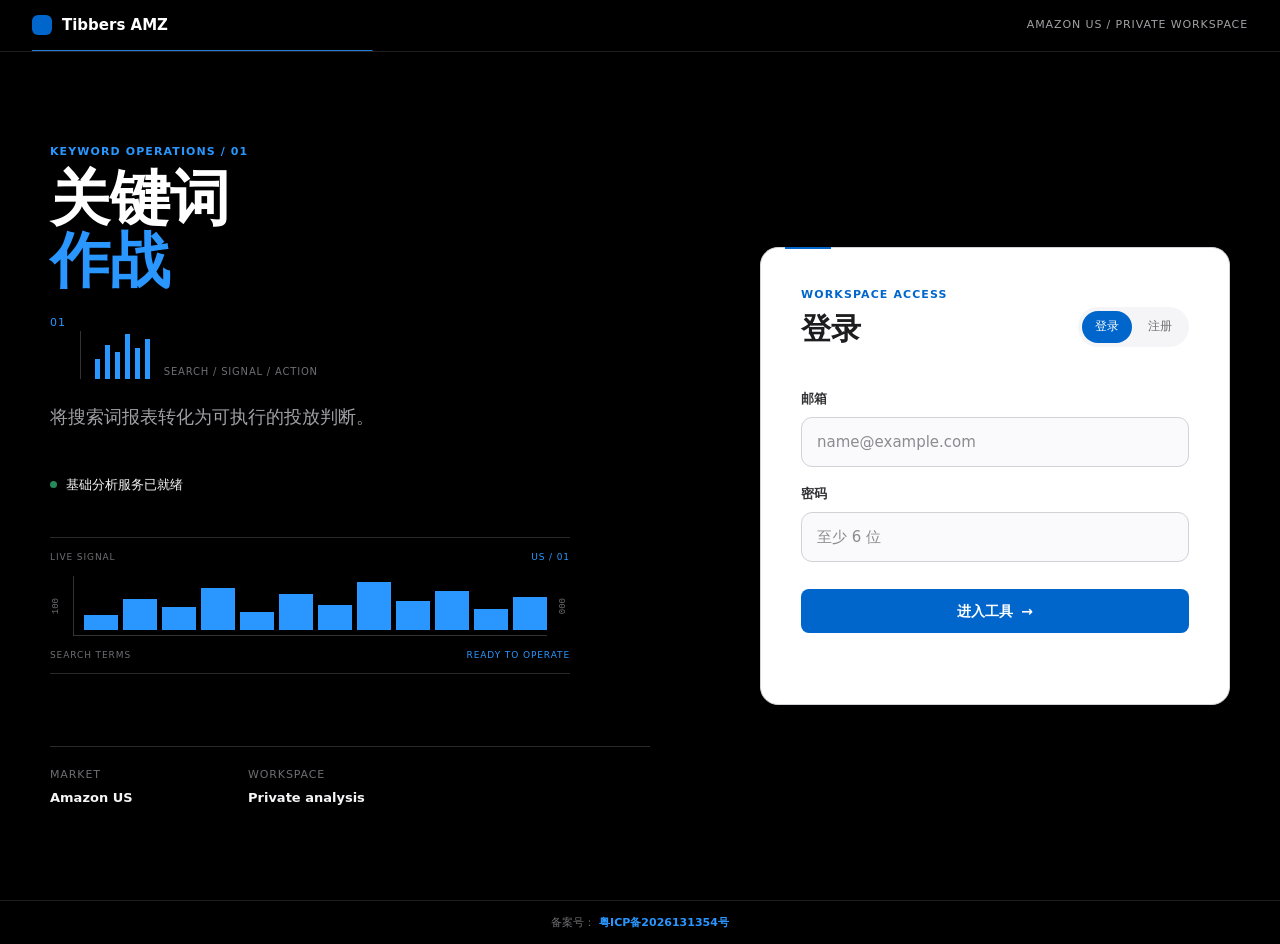
==== commit ce306180: "feat: unify full analysis task workflow" ====
--- a/index.html
+++ b/index.html
@@ -51,6 +51,9 @@
         </form>
       </section>
     </main>
+    <footer class="site-footer site-footer-dark">
+      <span>备案号：</span><a href="https://beian.miit.gov.cn" target="_blank" rel="noreferrer">粤ICP备2026131354号</a>
+    </footer>
     <script src="vendor/supabase.min.js"></script>
     <script src="supabase-config.js"></script>
     <script src="app.js"></script>
--- a/styles.css
+++ b/styles.css
@@ -232,9 +232,17 @@
 .metric small { display: block; margin-top: 8px; color: var(--muted); font-size: 11px; }
 .tool-form { padding: 28px; }
 .tool-form .panel-heading { margin-bottom: 24px; }
-.tool-form-grid { display: grid; grid-template-columns: minmax(180px, .72fr) minmax(280px, 1.45fr) auto; gap: 16px; align-items: end; }
+.tool-form-grid { display: grid; grid-template-columns: repeat(2, minmax(0, 1fr)); gap: 16px; align-items: end; }
 .field { display: grid; gap: 8px; min-width: 0; }
 .field label { color: var(--ink-soft); font-size: 13px; font-weight: 600; }
+.field-help { color: var(--muted); font-size: 11px; line-height: 1.45; }
+.asin-list-field { grid-row: span 2; }
+.asin-entries { display: grid; gap: 7px; }
+.asin-entry-row { display: grid; grid-template-columns: 86px minmax(0, 1fr) 30px; gap: 7px; align-items: center; }
+.asin-entry-row input, .asin-entry-row select, #core-keyword, #source-task-id { width: 100%; min-height: 40px; padding: 0 10px; border: 1px solid var(--line-strong); border-radius: 8px; background: #fff; color: var(--ink); font: inherit; }
+.asin-remove { width: 30px; height: 30px; border: 1px solid var(--line-strong); border-radius: 50%; background: #fff; color: var(--muted); font-size: 19px; cursor: pointer; }
+.asin-remove:hover { border-color: var(--blue); color: var(--blue); }
+.file-drop.is-optional { border-color: #91bfe7; background: #f7fbff; }
 .file-drop { display: flex; align-items: center; gap: 12px; min-height: 50px; padding: 5px 8px 5px 12px; border: 1px dashed #b8b8be; border-radius: var(--radius-md); background: var(--pearl); cursor: pointer; transition: border-color .2s ease, background-color .2s ease; }
 .file-drop:hover { border-color: var(--blue); background: var(--blue-soft); }
 .file-drop.has-file { border-style: solid; border-color: var(--blue); background: #f7fbff; }
@@ -318,6 +326,17 @@
 .stage-bar-time { margin-left: auto; color: #8b8b91; }
 .report-frame { display: block; width: 100%; min-height: 860px; border: 0; background: var(--canvas); }
 
+.site-footer { display: flex; align-items: center; justify-content: center; gap: 4px; min-height: 44px; padding: 12px 24px; font-size: 11px; line-height: 1.4; }
+.site-footer a { font-weight: 600; text-decoration: none; }
+.site-footer a:hover { text-decoration: underline; }
+.site-footer-dark { border-top: 1px solid rgba(255, 255, 255, .12); background: var(--black); color: #6e6e73; }
+.site-footer-dark a { color: #2997ff; }
+.site-footer-light { border-top: 1px solid var(--line); background: var(--parchment); color: var(--muted); }
+
+@media (max-width: 480px) {
+  .site-footer { padding-right: 16px; padding-left: 16px; }
+}
+
 @keyframes bar-breathe {
   0%, 100% { opacity: .45; transform: scaleY(.7); }
   50% { opacity: 1; transform: scaleY(1); }
@@ -389,6 +408,7 @@
   .panel-note { white-space: normal; }
   .file-status { display: none; }
   .tool-form-grid { grid-template-columns: 1fr; }
+  .asin-list-field { grid-row: auto; }
   .tool-form-grid .button { grid-column: auto; width: 100%; }
   .workspace-signalbar { grid-template-columns: 1fr auto; gap: 12px; min-height: 0; padding: 13px 14px; }
   .signalbar-track { grid-column: 1 / -1; grid-row: 2; padding: 0; border-right: 0; border-left: 0; }
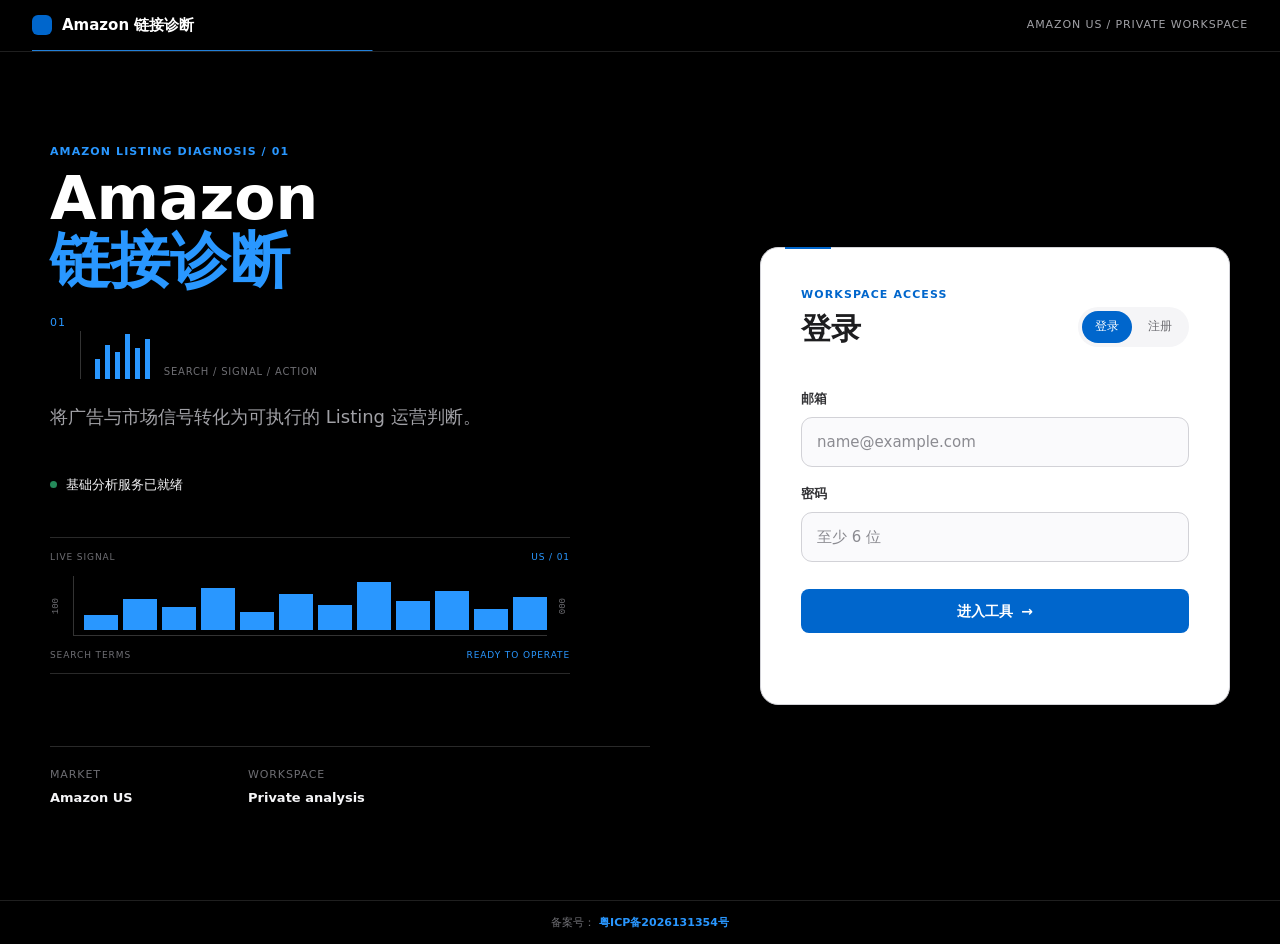
==== commit 107d89a0: "feat: rename workspace and manage tasks" ====
--- a/index.html
+++ b/index.html
@@ -3,20 +3,20 @@
   <head>
     <meta charset="UTF-8" />
     <meta name="viewport" content="width=device-width, initial-scale=1" />
-    <title>Tibbers AMZ Tool</title>
+    <title>Amazon 链接诊断</title>
     <link rel="stylesheet" href="styles.css" />
   </head>
   <body class="auth-page">
     <header class="auth-nav">
-      <div class="brand"><span class="brand-mark" aria-hidden="true"></span><span>Tibbers AMZ</span></div>
+      <div class="brand"><span class="brand-mark" aria-hidden="true"></span><span>Amazon 链接诊断</span></div>
       <div class="auth-nav-meta">AMAZON US / PRIVATE WORKSPACE</div>
     </header>
     <main class="auth-layout">
       <section class="auth-intro" aria-labelledby="auth-title">
-        <p class="eyebrow">KEYWORD OPERATIONS / 01</p>
-        <h1 id="auth-title">关键词<br /><span>作战</span></h1>
+        <p class="eyebrow">AMAZON LISTING DIAGNOSIS / 01</p>
+        <h1 id="auth-title">Amazon<br /><span>链接诊断</span></h1>
         <div class="auth-display" aria-hidden="true"><span class="display-index">01</span><span class="display-rule"></span><span class="display-bars"><i></i><i></i><i></i><i></i><i></i><i></i></span><span class="display-caption">SEARCH / SIGNAL / ACTION</span></div>
-        <p class="intro-copy">将搜索词报表转化为可执行的投放判断。</p>
+        <p class="intro-copy">将广告与市场信号转化为可执行的 Listing 运营判断。</p>
         <div class="intro-meta"><span class="status-dot status-ready" aria-hidden="true"></span><span>基础分析服务已就绪</span></div>
         <div class="auth-spectrum" aria-hidden="true">
           <div class="spectrum-head"><span>LIVE SIGNAL</span><span>US / 01</span></div>
--- a/styles.css
+++ b/styles.css
@@ -272,6 +272,15 @@
 .section-heading p { margin: 0 0 3px; color: var(--muted); font-size: 12px; }
 .section-tools { display: flex; align-items: center; gap: 12px; }
 .last-refresh { color: var(--muted); font-size: 11px; white-space: nowrap; }
+.task-filters { display: flex; align-items: end; gap: 10px; margin-bottom: 12px; padding: 12px; border: 1px solid var(--line); border-radius: var(--radius-md); background: var(--canvas); }
+.task-search { position: relative; display: flex; flex: 1 1 260px; align-items: center; min-width: 180px; }
+.task-search input, .task-filter select { width: 100%; min-height: 38px; border: 1px solid var(--line-strong); border-radius: 8px; background: #fff; color: var(--ink); font: inherit; font-size: 13px; }
+.task-search input { padding: 0 12px 0 34px; }
+.task-search input:focus, .task-filter select:focus { border-color: var(--blue); outline: 0; }
+.task-search-icon { position: absolute; left: 12px; color: var(--muted); font-size: 20px; line-height: 1; pointer-events: none; }
+.task-filter { display: grid; flex: 0 0 132px; gap: 4px; color: var(--muted); font-size: 10px; font-weight: 600; letter-spacing: .04em; }
+.task-filter select { padding: 0 8px; font-size: 12px; }
+.task-filter-count { flex: 0 0 auto; padding-bottom: 10px; color: var(--muted); font-size: 11px; white-space: nowrap; }
 .table-panel { overflow: hidden; border: 1px solid var(--line-strong); border-radius: var(--radius-lg); background: var(--canvas); }
 .table-panel-head { display: flex; align-items: center; justify-content: space-between; min-height: 38px; padding: 0 18px; border-bottom: 1px solid var(--line); background: #fbfbfd; color: var(--muted); font-family: ui-monospace, SFMono-Regular, Menlo, monospace; font-size: 9px; letter-spacing: .08em; }
 .table-panel-head > span:last-child { color: var(--blue); }
@@ -286,6 +295,20 @@
 .data-table a:hover { text-decoration: underline; }
 .empty-state { padding: 56px 20px !important; color: var(--muted); text-align: center !important; font-size: 13px; }
 .error-cell { max-width: 360px; color: var(--danger); line-height: 1.5; white-space: normal !important; }
+.task-table { min-width: 1030px; }
+.task-table tr.is-pinned { background: #f7fbff; }
+.task-table tr.is-archived { opacity: .68; }
+.task-asin-cell { font-family: ui-monospace, SFMono-Regular, Menlo, monospace; font-size: 12px; }
+.task-actions-heading, .task-actions-cell { text-align: right !important; }
+.task-actions-cell { width: 74px; }
+.pin-mark { margin-left: 5px; color: var(--blue); font-size: 12px; }
+.task-action-menu { position: relative; display: inline-block; }
+.task-action-menu summary { display: inline-grid; width: 32px; height: 32px; place-items: center; border: 1px solid var(--line-strong); border-radius: 8px; background: #fff; color: var(--muted); cursor: pointer; font-size: 15px; letter-spacing: 2px; list-style: none; }
+.task-action-menu summary::-webkit-details-marker { display: none; }
+.task-action-menu summary:hover, .task-action-menu[open] summary { border-color: var(--blue); color: var(--blue); }
+.task-action-popover { position: absolute; z-index: 5; top: calc(100% + 6px); right: 0; display: grid; min-width: 126px; padding: 5px; border: 1px solid var(--line-strong); border-radius: 10px; background: #fff; box-shadow: 0 10px 26px rgba(0, 0, 0, .12); }
+.task-action-popover button, .task-action-popover a { display: block; padding: 9px 10px; border: 0; border-radius: 6px; background: transparent; color: var(--ink-soft); font-size: 12px; text-align: left; text-decoration: none; white-space: nowrap; }
+.task-action-popover button:hover, .task-action-popover a:hover { background: var(--blue-soft); color: var(--blue); }
 
 /* Report shell */
 .report-hero { margin-bottom: 24px; }
@@ -421,6 +444,10 @@
   .report-stage-bar { padding: 0 14px; }
   .section-heading { align-items: flex-start; flex-direction: column; }
   .section-tools { width: 100%; justify-content: space-between; }
+  .task-filters { align-items: stretch; flex-wrap: wrap; }
+  .task-search { flex-basis: 100%; }
+  .task-filter { flex: 1 1 130px; }
+  .task-filter-count { padding-bottom: 0; align-self: center; }
   .report-toolbar { min-height: 0; padding: 0; }
   .report-toolbar-actions { width: 100%; }
   .report-toolbar-actions .button { flex: 1; }
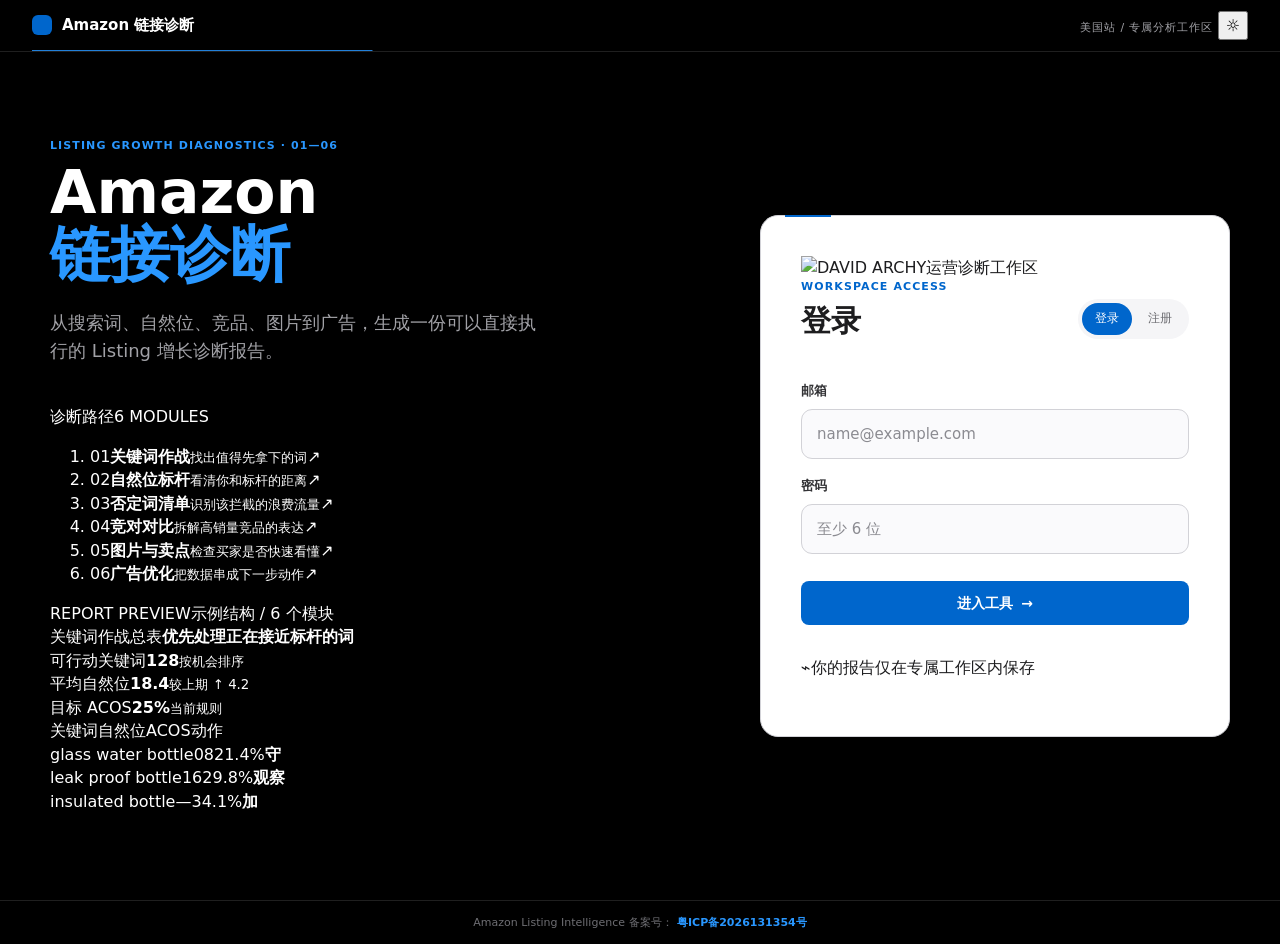
==== commit ff1bfe4f: "feat: refresh branded auth landing page" ====
--- a/index.html
+++ b/index.html
@@ -6,30 +6,54 @@
     <title>Amazon 链接诊断</title>
     <link rel="stylesheet" href="styles.css" />
   </head>
-  <body class="auth-page">
+  <body class="auth-page" data-theme="dark">
     <header class="auth-nav">
       <div class="brand"><span class="brand-mark" aria-hidden="true"></span><span>Amazon 链接诊断</span></div>
-      <div class="auth-nav-meta">AMAZON US / PRIVATE WORKSPACE</div>
+      <div class="auth-nav-actions">
+        <span class="auth-nav-meta">美国站 / 专属分析工作区</span>
+        <button id="theme-toggle" class="auth-theme-toggle" type="button" aria-label="切换为白天模式" title="切换主题"><span aria-hidden="true">☼</span></button>
+      </div>
     </header>
+
     <main class="auth-layout">
       <section class="auth-intro" aria-labelledby="auth-title">
-        <p class="eyebrow">AMAZON LISTING DIAGNOSIS / 01</p>
+        <p class="eyebrow">LISTING GROWTH DIAGNOSTICS <span>·</span> 01—06</p>
         <h1 id="auth-title">Amazon<br /><span>链接诊断</span></h1>
-        <div class="auth-display" aria-hidden="true"><span class="display-index">01</span><span class="display-rule"></span><span class="display-bars"><i></i><i></i><i></i><i></i><i></i><i></i></span><span class="display-caption">SEARCH / SIGNAL / ACTION</span></div>
-        <p class="intro-copy">将广告与市场信号转化为可执行的 Listing 运营判断。</p>
-        <div class="intro-meta"><span class="status-dot status-ready" aria-hidden="true"></span><span>基础分析服务已就绪</span></div>
-        <div class="auth-spectrum" aria-hidden="true">
-          <div class="spectrum-head"><span>LIVE SIGNAL</span><span>US / 01</span></div>
-          <div class="spectrum-plot"><span class="spectrum-axis">100</span><div class="spectrum-bars"><i></i><i></i><i></i><i></i><i></i><i></i><i></i><i></i><i></i><i></i><i></i><i></i></div><span class="spectrum-axis">000</span></div>
-          <div class="spectrum-foot"><span>SEARCH TERMS</span><span>READY TO OPERATE</span></div>
+        <p class="intro-copy">从搜索词、自然位、竞品、图片到广告，生成一份可以直接执行的 Listing 增长诊断报告。</p>
+
+        <div class="auth-module-rail" aria-label="六模块诊断流程">
+          <div class="auth-rail-heading"><span>诊断路径</span><span>6 MODULES</span></div>
+          <ol class="auth-module-list">
+            <li class="auth-module is-active"><span class="auth-module-number">01</span><span><strong>关键词作战</strong><small>找出值得先拿下的词</small></span><span class="auth-module-arrow">↗</span></li>
+            <li class="auth-module"><span class="auth-module-number">02</span><span><strong>自然位标杆</strong><small>看清你和标杆的距离</small></span><span class="auth-module-arrow">↗</span></li>
+            <li class="auth-module"><span class="auth-module-number">03</span><span><strong>否定词清单</strong><small>识别该拦截的浪费流量</small></span><span class="auth-module-arrow">↗</span></li>
+            <li class="auth-module"><span class="auth-module-number">04</span><span><strong>竞对对比</strong><small>拆解高销量竞品的表达</small></span><span class="auth-module-arrow">↗</span></li>
+            <li class="auth-module"><span class="auth-module-number">05</span><span><strong>图片与卖点</strong><small>检查买家是否快速看懂</small></span><span class="auth-module-arrow">↗</span></li>
+            <li class="auth-module"><span class="auth-module-number">06</span><span><strong>广告优化</strong><small>把数据串成下一步动作</small></span><span class="auth-module-arrow">↗</span></li>
+          </ol>
         </div>
-        <div class="auth-signals" aria-label="工作区信息">
-          <div class="auth-signal"><span>Market</span><strong>Amazon US</strong></div>
-          <div class="auth-signal"><span>Workspace</span><strong>Private analysis</strong></div>
-        </div>
+
+        <section class="auth-report-preview" aria-label="报告结构预览">
+          <div class="auth-preview-heading"><span>REPORT PREVIEW</span><span>示例结构 / 6 个模块</span></div>
+          <div class="auth-preview-body">
+            <div class="auth-preview-title"><span class="auth-preview-label">关键词作战总表</span><strong>优先处理正在接近标杆的词</strong></div>
+            <div class="auth-preview-stats">
+              <div><span>可行动关键词</span><strong>128</strong><small>按机会排序</small></div>
+              <div><span>平均自然位</span><strong>18.4</strong><small>较上期 ↑ 4.2</small></div>
+              <div><span>目标 ACOS</span><strong>25%</strong><small>当前规则</small></div>
+            </div>
+            <div class="auth-preview-table">
+              <div class="auth-preview-row is-head"><span>关键词</span><span>自然位</span><span>ACOS</span><span>动作</span></div>
+              <div class="auth-preview-row"><span>glass water bottle</span><span>08</span><span>21.4%</span><b>守</b></div>
+              <div class="auth-preview-row"><span>leak proof bottle</span><span>16</span><span>29.8%</span><b class="is-warning">观察</b></div>
+              <div class="auth-preview-row"><span>insulated bottle</span><span>—</span><span>34.1%</span><b class="is-blue">加</b></div>
+            </div>
+          </div>
+        </section>
       </section>
 
       <section class="auth-panel panel" aria-label="账号登录">
+        <div class="auth-brand-lockup"><img src="assets/david-archy-wordmark.png" alt="DAVID ARCHY" /><span>运营诊断工作区</span></div>
         <div class="panel-heading">
           <div>
             <p class="eyebrow">WORKSPACE ACCESS</p>
@@ -49,11 +73,14 @@
           <button id="auth-submit" class="button button-primary" type="submit">进入工具 <span aria-hidden="true">→</span></button>
           <p id="auth-message" class="form-message" role="status" aria-live="polite"></p>
         </form>
+        <p class="auth-panel-note"><span aria-hidden="true">⌁</span>你的报告仅在专属工作区内保存</p>
       </section>
     </main>
+
     <footer class="site-footer site-footer-dark">
-      <span>备案号：</span><a href="https://beian.miit.gov.cn" target="_blank" rel="noreferrer">粤ICP备2026131354号</a>
+      <span>Amazon Listing Intelligence</span><span>备案号：</span><a href="https://beian.miit.gov.cn" target="_blank" rel="noreferrer">粤ICP备2026131354号</a>
     </footer>
+    <script src="theme.js"></script>
     <script src="vendor/supabase.min.js"></script>
     <script src="supabase-config.js"></script>
     <script src="app.js"></script>
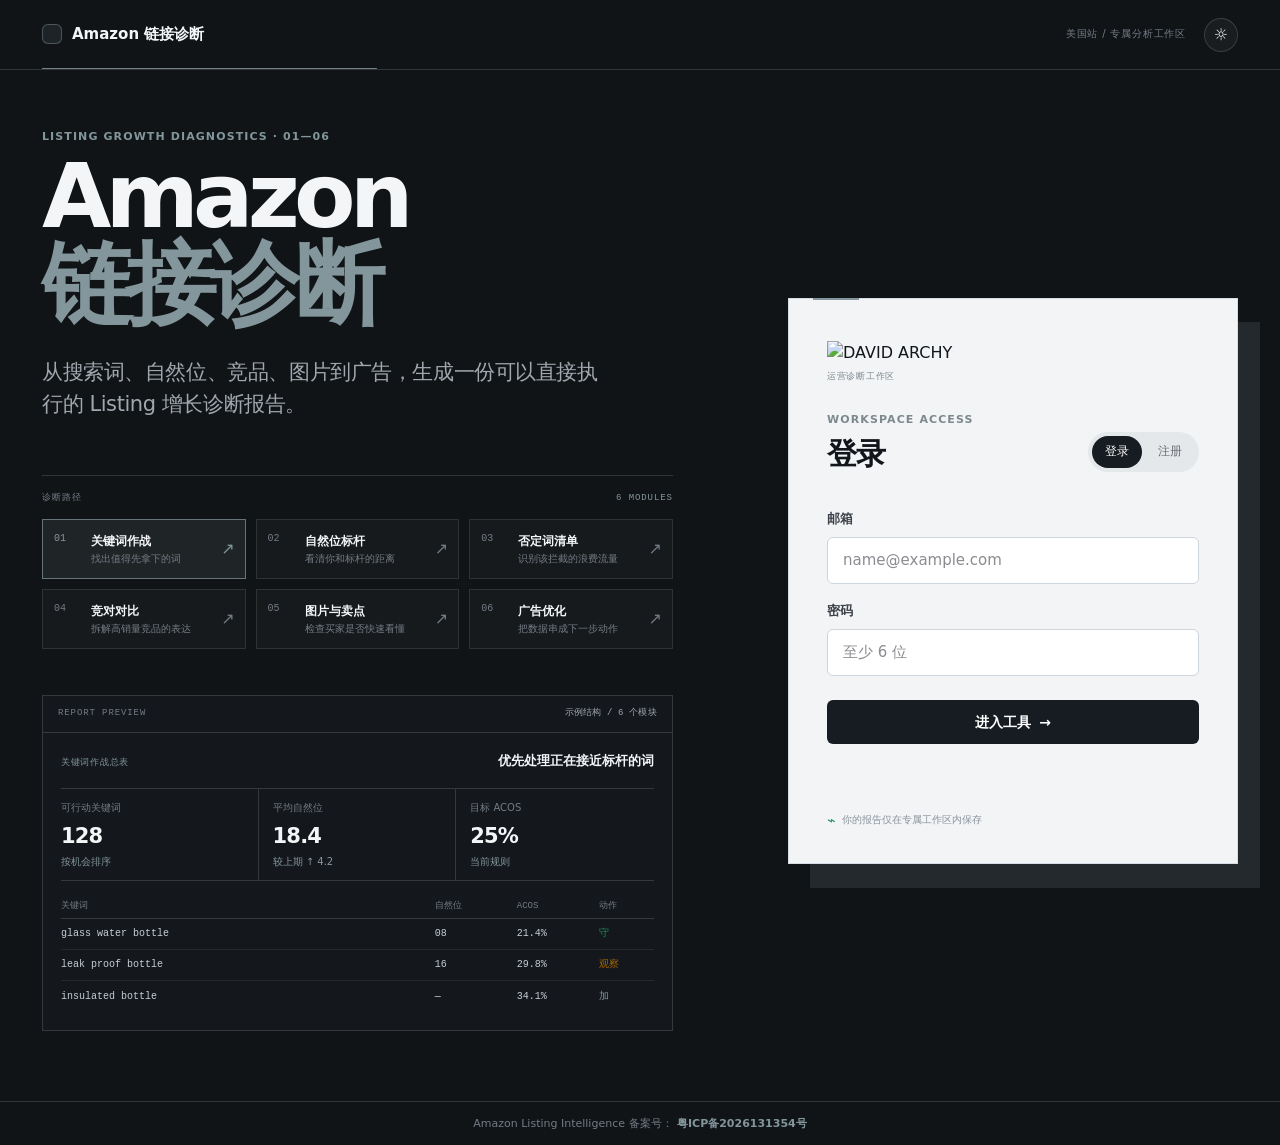
==== commit 7b528a5a: "fix: embed brand wordmark in landing page" ====
--- a/index.html
+++ b/index.html
@@ -53,7 +53,10 @@
       </section>
 
       <section class="auth-panel panel" aria-label="账号登录">
-        <div class="auth-brand-lockup"><img src="assets/david-archy-wordmark.png" alt="DAVID ARCHY" /><span>运营诊断工作区</span></div>
+        <div class="auth-brand-lockup"><img src="[data-uri]: truncated output (original token count: 23197)
+Total output lines: 1
+
+iVBORw0KGgoAAAANSUhEUgAAECoAAAOECAYAAAB5y2eTAAAACXBIWXMAAC4jAAAuIwF4pT92AAAgAElEQVR4nOzd0XHbVtqA4e/f+e/lDqQO7A6kDqIGOOYMC4gueB8WgJloC8CEGRSw2gqWrmDlCiJXsHYF2QuCFi3T8bcWeA4FPM+Mho73AmecjUEA33nxf3/[base64]/Lhez+9KLAZiCpu1eRcRN7XWMwXIxW5U8XtN2RY83EZvlYrapvQiAU+P7wuDWy8XsodTBmra7jog3pY53SMnvSU3bXUTEvNTx4IX6GNv7cIc8lPw7CgB4mU7hOmMk3I9k1DzHgL/0V9fm4fwAMH5N211943/61u9/z7dmL++Xi9mh34dn8X3/eUrPmQHl2T/0POZx4+NyMbutvQjgtJnrHEzReU6mQ6iAY5lHxGXtRcBL1bTd0996H4831p8+wN30nwarAb5vHhG/1F7EGDRt97BczNYFD3kREW8LHm8KDFgDHDYP3xeG8qnwpv1XEbGOiLNSx/yGVcFjXYT/v8KzPLkP9ym+vO/20P88/bVhVwCYiBO6zhiDeRhWZtxcn8MPOjAj81fX5/szM14EAlBBH1G+6P/xqv98FV/OH1SbH35yXtmfu7w/8Gszl2T5vv88q9oLAI5uHvYPPceq8PFO7rzWtN3HwjPJwMtzG/YSPNd7ETGORagA4GV4/eSff9r79ecLxb2b7O/6z8831Hc/bqwDE6eiN5x5bAd0S1mHmwtDe9203RsDXABf8X1hOKVr5/OweQh4nrP4coDmm8M0/X24/Y0Tm/1Pb4MEgNG4DtcZQzlv2u7K9yQAEv7X6/OIx42o+yGDTYRrdID/1V6I4E08Bgh2ny/t+mh/7vLg+eQb93p35xPzlgAAZdw2bXfnhQHAIU3bvQn7CIZgNpajESoAGKfLJ5+f9TfWdw9odyGDTbipDoxc03bXEXFeex0jcllyqHS5mG2atnsXqrtDu4ntpk4AwveFIygdKnAjHShtf+PE7vOXiK+Cop+HWmN7D25TbIUAwHOtai9gZFbx+MZVABjS/kbU3cs/[base64]/PsTjfd772N7nfSi9OACAkfilabu171PAvv55nf0DzzevvQDGTagAgKcu49sBg/0b6vdVVgfwA5q2exMuUI/hbdN2q1I3BZeL2bppu1UYDh6aCi1AfB7S8n1hOKvCx5sXPh7Ac+3e0PVXg62bsDECAGoSszuOVbiGA+D0HJqV2Y8MmpUBXoSm7V7FNkZwtfd5VnFJY3fe/+yHanfnj83u08sjAADS1rH9Dguwc1t7ASPwu9kjjk2oAICsQ4PT+/GCjS8uwAkzUHo88yi7EXEd/XAQg5mHUAFAhL8Lh/Su5PWhKBUwMvuDrbuNEU/jBfcGWwHguFxnHNV103avfJ8B4AX4VmTQiz6Ak9Ffu+yCBFfhxQ+n4ND540N8GS5w7gAAOOyyabur5WK2qb0QoD4vOBzEpzAbSwFCBQA8x9Mb6p/iyxvqmzrLAnjUvx35be11jNhN03a3BYdKb2MbnlD8H85503bz5WK2rr0QgFr6t8tc117HiJSuGItSAWN3KF7wPh7DBQKiADA81xnHcxbbP99V5XUAwI8yKwNU04cJrvZ+zE68DOexnV16G/HFuWMTwgUAAE+tI+Ki8hqAyvqZTs/rnu/WTBElCBUAMKSz2A5M/xQRv+yV5DfhYSxQz7z2AkbuLLYbO9clDrZczD42bXcX4hNDm0ehf4cAJ+o6DHIN5cNyMbsrdTBRKmDCXvc/BlsBYGD94JPrjOOah1ABAONhVgY4mv45yFVsn2VdhedZY7F/7nh6f/fOJhIAYOLOm7ZbLRezVe2FAFXdhmvg5/oU5V86xUQJFQBwbLuSvIexQHFKesWsouwm91UYFB7aZdN2b2xmAiZsVXsBI7IqfLx54eMBnKpDg6138Xgf7qHaygDg5XFP+fjOm7abLxezde2FAMCRHJqVuQtxQSChabtdlOA6Is7rroZC9u/v/tq03YfoowWxPXd8rLg2AIAabpq2W3vODdPUtN1V2CswhBvXk5QiVABAafsPY5WAgWPzduQyzpu2uyoVoFkuZg9N272L7fmE4dyEzZ7ABPU3tQ15DWO3KbYIUSqAv3QW24e2byMi+sHW3VBrsb+rAeCFcp1RxjzKBnABoKbdrMzTuOCdYWGgabuLeAwT/FR1MZyK8/jy/u4/w4wlADAtZ7F9Wcq87jKASla1FzACHwTDKUmoAICaDpWA72J7Q31Tc2HAaKxqL2BCVrF9cF7yeP8qeLwpeNu0nXIiMEU2oAzntvB5RJQKIO88In6OiJ/7NzkabAWAA5q2m4frjFIuSwZwAeCE7McFf2va7n1s4z2u0WFC+jjBdWw3Xr2uuhhegv0Zy/fxOGN5X3dZAABH9bZpu7V7yDAt/bM6LzN8PnOxFCVUAMAp2R+YVpAHnqVpu+vwduSSLpu2uyg1PLNczDZ94Ma/42HNI+K29iIASumHwLyZZjjrwsdbFT4ewJg8HWzdRMTaYCsAuM4obB7b7yEAMGWvI+LXcI0OoydOwEBe9z+/7L0YynkDABir24h4U3sRQBlN270Kz+qG8G65mN3VXgTTIlQAwKl6WpD/ZzyWgEULgAwVuPJWsX2gXvJ4vxU83hTchFABMC2+Lwzn95Jv+2ra7ioEiwCGshts/dlgKwBT5jqjirdN2628PRoAPnONDiMjTsCR7b8YanfeuHWNBQCMyOum7ebLxWxdeyFAETfhWd0QVrUXwPQIFQDwUuze8iZaAHxX/6D3svY6Jui6abtXBf9uvovtpvqzQsebgvOm7a5VFIEJmddewIiUDt2sCh8PYCoODbbaEAHAVKxqL2Ci5uHPHgAO2b9Gfx8R69jOyTzUXBTwff0bIK9ju8FCnIBSDp031uYrAYARuG3azr4RGLl+/4cXTz3f78vFbFN7EUzP32ovAAB+wE+xfYP2f5q2u2vabt4/4AHYWdVewESdRcEbBP1Nx9KbIqfATR5gEpq2m4fYzVDeldzAKkoFUMxusPXfTds9NG1327Tdm9qLAoBjcJ1R1Y3nfADwXa8j4teI+KNpu405GThNTdtdN213FxH/ie1sm0gBtezOG5/nK+suBwDgWc7CXDhMwSrMcw5hVXsBTJNQAQAv3S5a8NC03bppu+vaCwLq6gcy3tZex4TNCx9vXfh4U3DZD2YDjJ0wy3DWhY+3Knw8AL6OFty4bgBgZFa1FzBhZ7F92ywAkHMZX87JiApCRU3bXfSBz4eI+EdsZ9nglPwUEb81bfdRjBYAeMF+9j0Gxqtpu6uw/2MIf18uZg+1F8E0CRUAMBZnsf1i+o+9N7xdVF4TUIdNh3Wdlyyx9xfTv5c63oSsai8A4Jj6G9veYjOMD8vFbF3qYKJUACfhPB7f4uhtXAC8eP11ho3yda1qLwAAXqDdnMy/m7a7b9pu3n+vAQro/5vbRMQfsQ18ntddEXzXWTzGaJ03AICX6Lb2AoCjWdVewAh8Cn+OVCRUAMAY7d7w9kfTdhvD0jA5QgX1zQsfb134eFNw7YE0MHLz2gsYkdIPAX3XAzgt+2/j8hZHAF6qm9hu2KCe8z4qCAD8mNcR8VtEeLEHHFHTdhdN262atvsY2//mLmuvCX6Q8wYA/2Xv/o7jOM6+Yd/vV+859EQAOALAEQCKAHAAUxjVBECoas45Ot8qwwFsaVkTgMEIDEZgMIKHiOAVMvgOtilRFP9gsbPd8+e6qliWLJl9GyB2prvv/jVM0flq3QsdhplJ573Mr/d32zbVb6WLYLkEFQAwd+fxR7O0RXWYuTRR1VBa3nnOptK2qe4j4l2u8RbiKBziBWYqzQmuS9cxE0+RPzBIUAHAOLnFEYApq0sXQES45QUAhvDxtuz/Xa37O0FAMIzVur9Yrfu7iPjfiHgd+lKYj0+fG/cO/gEAE3BrHxrmI/08d6XrmIHHtqm60kWwbIIKAFiKzxfV67LlAAfSlS6A39WZx9tkHm8JHAQF5qouXcCMbHKm8AqlApgMt3EBMBlpnnFcuAy2zr03AMCgLiPiPx8DBQvXApOUwjg/RMR/YvszBXN2HhH/Xq37D4JoAYAROw69rTAnN2Gfbghd6QJAUAEAS3QeEb+mRfXOojrMQ7oNwkR1PK5zNpW2TbWJiMdc4y3EsbR8YKbq0gXMyG3m8Ww0AkyL27gAmALzjHHpShcAADN0Gn/0yNSFa4HRW637H1I/2W+xDePUh8LSHMcfQbSdQDkAYIRee0eB6Us/x69L1zED79M5CihKUAEAS3Yc2xfb/7da9xsTVpg8DaXjU2ceb5N5vCWoSxcAMCQ3ZQ7qTdtUH3INlkKpTnONB8Dg3MYFwOiYZ4zSlfcEADiY4/gjsODGMxf+bLXuT1br/[base64]/29a5vqvnQRECGoAAA+dx4R/1mt+4d02yowDV3pAviio4i4yjVY21S/RcRdrvEWRIMSMAupaea8dB0z8T7nArdQKoBZ+ngb1/9zGxcAJZhnjFpdugAAWIijiPjnat1/0B/DEn0WUHBduByYiuuI+K/LoACAkdiULgB4sdvSBcxEXboA+EhQAQB82WlE/GpDFsYv3b6Y7TA8O+tmPt4S1G45BWZC8Mpwcm8UdJnHAyCvT2/jOildDACL0ZUugK86tjcHAFkdxx/9MfbdmT0BBTCIj5dBCSwAAEo6Xq17/WAwMWkP6LRwGXPwpm2qD6WLgI8EFQDAt326IVsXrgX4spvY3vbAOB3n3JRME+53ucZbiKMQBgJMXApc0Ww2jMe2qTa5BhNKBbAoHwMLNLcCcFDmGZNQly4AABboOCL+bV7OXAkogIMQWAAAlNa5iAumI/285r4kaY6eQig7IyOoAACeR2ABjFddugC+K3diaZd5vCXoShcAsCfp2cPZZB5PKBXA8mhuBeDQ6jDPGLtz7wEAUMzHeflmte5PShcD+xJQAFl4dgAApRyFQ88wJXoBh3GbLneE0RBUAAC7EVgAI5J+Do8Ll8H3XebciGyb6j4iHnONtxDHGoOBiatLFzATT5F/c6/OPB4A4/[base64]/GTc4eTnguQQUAsJ9PAwuuShcDS5IaIU5L18GzXWXefLwLm4RDu9QYDEyUoJXhdJnHqzOPB8C4uY0LgCHUpQtgJ3XpAgCAiNj2xvxnte7vZnTglBlKwWQPsb2h8ahoMcBRbH8WP6zW/Rz2a88i4n3pIgCArzp3+SSMVzr3cVm6jhl4bJtqU7oI+BJBBQAwjOOI+Pdq3d9LkYds6tIFsJOjyPg9S0mBkheHN4fNY2BB0iHG89J1zMTbtqk+5Boszat87wD4kjnexgVABuYZk3TjeQ8Ao3IZ8zlwyoys1v3Fat0/RMSvse3hAsbjKCL+mS6CuihdzEulfdKLiHhbthIA4BturSfDaG1KFzAT1uQYLUEFADCs8/gjRf6kdDEwV+nn67p0Hews9+R4k3m8JahLFwCwo650ATOSOwCozjweANMyt9u4AMijLl0AOzuKiKvSRQAAf/[base64]/[base64]/yzVYmpS/yzXeQpx6ngET4RDKMJ5So00WQqkA2NPkb+MCYHjmGbPQlS4AAPim89he4jHJw6ZMw2rdn6zW/V1E/Ce2oZXA9B1HxL+nGkDbNtVDRJxExPvCpQAAf3ZufgrlpXf8V6XrmImudAHwPYIKACCf89je7LbRKA17cehw+nJ/DzeZx1uCunQBAN+SAlU0qQ3jNvN4dQilAmB/k76NC4DBXYV5xtSdT/HQCgAszFFsD5ve6olhaKt1fxMRDxFxWboW4CDOY7ue25UuZFdtU/0WERcR8bZwKQDAn+XudwL+alO6gJn4V9tUH0oXAd8jqAAA8ruObZJ8XbgOmJz0c+PQ4fRd52wqTbdAP+YabyGyfg8BXkCw0XByb9z53gEwlEnfxgXAoLrSBTCIrnQBAMCzvIqI+9W6PytdCNO3Wvdnq3X/EBH/DOFjMHdHEfF6te4fUij9ZLRN9VvbVFcR8aZ0LQDA746nGIIEc5He6c9L1zEDT2F/jIkQVAAAZRxFxK8apWFndekCGEydebxN5vGWoC5dAMCXpPdrN+oM4026BSQLoVQAHMhkb+MCYH+rdX8V5hlzceV2ZgCYjNPYhhVclS6E6UprOf+N7Z8nYDlOI+I/q3V/O7U5YNtUdUT8XLoOAOB3N85pQDGb0gXMxG3O/[base64]/7ePJznSBe9/De2azgAxzHB9dy2qTYR8WO4UAUAxuByasFHMGXpvb0rXcdMdKULgF0IKgCA8TiNiP+u1n03pYV1yGG17k8i4rp0HQyum/l4S6AxGBibq9imYbO/LvN4nikA5DTJ27gA2Jl5xvwcC08FgEk6j+083OUdfNFq3Z+t1v1DRLwuXQswSpNbz22b6j4iLkJYAQCMwW3pAmBButC/OYT3KQANJkNQAQCMz+uIuLdBC39Sly6AgzjOuYmYboV+l2u8hTj1vAJGxiGUYTym5pkshFIBUMgkb+MC4HnMM2atLl0AAPAix7HthbkqXQjjslr3XUT8N7YXvAB8ze/ruaULea62qR5iG1bwWLgUAFi609W611MGB5b6yV+VrmMmfGYxOYIKAGCcTiPiv2kzDhYtHRYw2Zqv3N/byWxYToifT2AUUviNJrZhdJnHqzOPBwCfmtxtXAA8S126AA7mXHgqAEzWUUT8e7Xu68J1MAKrdX+yWvf3sb3QBeC5Xq3W/cNU5oUprOAsIt6XrgUAFq4TXg8Hp0d/GO9yXjIFQxFUAADj9npKC+twIFexbVhgni7T7WZZtE11F5LKh3ZtARcYibp0ATPxFBF3uQYTSgXASHy8jasrXQgAgzHPmDffXwCYtl9X635TugjKSWEVDxFxXrYSYKI+XgI1iblh21S/RcRFCCsAgJKOIv/FLbAYq3V/Feb4Q6lLFwAvIagAAMbvNCLup7KwDgfQlS6Ag+tmPt4SeEYBRaXQm+vSdczEbWqWyUUoFQBjIjQUYAbSoSfzjHm7zhmACwAcxLWwguVZrfsfVuv+LiJ+De/[base64]/ja5xluI43RTHUAp3hmGkTWRVygVACP2MTT0zmEJgGlJ+yfmGctgLQAA5uFjYKD594ylQMj/hnd14DCOIuI/q3U/+oOHbVP91jbVWUS8KV0LACzUuV5XGE5az7FfM4zbnL2bMDRBBQAwPR8X1rvShcAhpTT989J1kE3uRYrRb05OUF26AGCZ0ubRUeEy5iL389EmBQBjdxkRD2mNAoBp6EoXQDZHGkoBYDaEFczUat3/sFr3dxHxz9K1AIvwarXuH6bwPGmbqg5hBQBQSjeF9wWYiNvQuzmEp3C2gYkTVAAA0/V6Kgvr8EIOri3Lcc6m0pQ4aMNvWOcO7wCF1KULmIl3bVM95Bpste5PQigVANNwHBH/TTf/ATBi5hmL1JUuAAAYjLCCmUl7xw+xDYIEyOU0Ij6s1v1F6UK+R1gBABRzHHrUYW9p3n9duo6ZuGmb6rfSRcA+BBUAwLRNZmEddpGaD0xcl6fOPN4m83hLYPEWyCotdjuEMozcibxd5vEAYF//XK37OwcmAEatK10A2R3bIwOAWRFWMBPpkoL72B4AAsjtKCL+s1r3XelCvkdYAQAU8zqFHwMvl7vfcK4e26balC4C9iWoAACmbzIL67ADh52X6TwdOM2ibar7iHifa7yFuNY4BGTmnWEYj21T3eUaTCgVABN2GREPOeeuADyPecaiWRsAgHkRVjBxq3W/iYhfY9vPBFDS6ymEzworAIBiHLKGF1qt+6twwdRQ7HMxC4IKAGA+JrGwDs9kwrVcub/3FhqHV5cuAFgGh1AGlft56F0PgCk7ju2BibpwHQD8mXnGcl26+QoAZkdYwQSt1v0Pq3X/EPZugHG5jO0zZdThs8IKAKCIy9W6vyhdBExNWq/Rfz+MdzkvmIJDElQAAPMyiYV1+JbU6C9Zf7muczaVtk21iYjHXOMthKZwIBefN8N4iohN5jF97wCYuqOI+HW17m2+A4yHecaydaULAAAGJ6xgQlKf0ofYft8AxubjM+WqdCHfIqwAAIrYlC4AJugmthc8sL+udAEwFEEFADA/k1hYh2/[base64]/1yt+82YQ3CEFQBAdjdjfjeAkenCGsBQutIFwJAEFQDAvL0e+8I6fKYrXQCjcJRuXcgi3SJtg29Y5yk1E+BQHEIZxpu2qT7kGkwoFQAzdhzbGx6vShcCsDRpnnFaug5GwVoBAMzX9Wrdb0oXwR9W6/6H9D15VboWgBe4ju167mh7KoUVAEBWRyEgD74r7cldl65jJv6Vs28TchBUAADzN/qFdYiISIeaz0vXwWh0Mx9vCbrSBQDz5J1hUJvM43WZxwOAnI4i4t+rde+QJEBePnf56DhnAC4AkN21Ofc4pP6j+3A4AZi204h4WK37s9KFfI2wAgDI6jodwga+ritdwEw8ha8lMySoAACWYfQL6xAmXPzZcc5Fv5RK+C7XeAtxJSQHOJCudAEz8b5tqvtcgwmYAGBB/umWR4A80jzjsnQdjEpdugAA4KD+KZiorNR39BDbPiSAqTuO7QVQV6UL+RphBQCQVVe6ABirtB6j928Yt21T/Va6CBiaoAIAWI6PC+sXpQuBz6XDzKPd9KGY3Ddi3GYeb+6OQmMwMDDvDIPK/dzrMo8HACVdr9b9nfA2gIPrShfA6JwL7QaA2bv1vC8jfd3vY9t/BDAXRxHx7zEH4QgrAIBszsf8TgClpL6HrnQdM/HYNlVXugg4BEEFALAsRxHxH5NoRugmtn8+4VOX6Va0LNqmuouIx1zjLUTusAlg/urwzjCEx7apNrkGEzABwEJdxjY0VFgBwAGYZ/AN1iQBYN6Ownw7u9Rn9N+wRwPM16+rdd+VLuJrhBUAQDa35pvwFzchtHAoXekC4FAEFQDAMv26WvcatRiTunQBjFY38/Hm7ni17jWMA0PyDjuMTebxhFIBsFSnEfHgpkeAgzDP4GuucwbgAgBFHEXEfekiliKFFPxauAyAHF6v1v2mdBFfI6wAALI4Cn3E8Lu036Jncxjvc14uBbkJKgCA5frnmBfWWY60qS1lj6+5ypxOehcRTxnHW4K6dAHAPKzW/[base64]/ergJMDLpXnGeek6mISudAEAQBZHEbGxFzmM1br/QUgBwO+EFQDAst2O9T0ADi31NOj7G8abnD2bUIqgAgDgo1EvrDM/bkZmR3Xm8TaZx5u7o4iQLgu8SHo/rUvXMRO5U44FTADAlwkrAHi5unQBTMZxCrYAAObvNIQU7S3tx9yHkAKAT426p1JYAQAc1HHofWKB0rtv7j7DuXoKnyMshKACAOBTo15YZ3ZMutjF+Wrdn+UarG2q+4h4n2u8hehKFwBM1lVsA0/Yz2N6vmUhlAoAvktYAcCO0jzDoSl2YR8CAJbj1WrdC05/oU9CCtyWCPBXo+6pFFYAAAd1k/YmYEluQr/mUG7bpvqtdBGQg6ACAOBzo15YZx7cjMwL5W4qlQY5LDeYAS/VlS5gJrrM4zkMAgDfJ6wAYDfmGezqUhMpACzKRq/[base64]/li4A+KKfI+KhdBEM4iT9+pLP00tPwsFdxuljWMEoF9mZpLp0AUza0Wrd17lSBtum+m217t+Eg7JDqkNjOfA8dekCZuJNzvd4oVRMzPvwXjInF9/4Z2exXYv79O/dyMwY/bpa9yFZH+DPzDMYwE1osIOx+7F0AQzmJL7eJxPx116ZH8KBOoZ3FBGbiLgqXMcoOcwK8CJCCgCAbrXuN2N8H4B9pb0475PDeNc21X3pIiA3QQUwTg8eSsuWbg49SX/7sZH60//USE1uwgoYxGrdX0TEeek6mLwuto0lOccTVDCcrGETwKQ5PDyMLvN4debxYB+/WYOblfuX/I9W6/7jmtunByUu0n+av1KCsAKAv6pLF8DkHa/W/VXbVHelCwG+zPycjz6Zp0f8MT8/+eSX8CKe69Lz/6vuw+EDgF0IKQAAIrZneG7DngUzk94phT0PpytdAJQgqABghNqm+hARH9Lf3n/p3/lkc/Yi/tiQ1TzNIQkrYAh16QKYheP0WXSfY7C2qT6s1v278Jwd0k3kDZsAJiYl9Apo29+7NL/MQigVMEVtUz188rd/aVxPG7Jn8cf628e/1vTHIQkrAEjSfph5BkO4iS+87wEwLp/N0++/9O98cvnHx1/m6nzN7Wrd3+tx+cNq3W/CzwrALoQUAACful6t+9vP1i9g6rrQqzmUN0J5WSpBBQAT9cnk5v7T/z5tyJ599kuiPEM5jW0T10XhOpig9PnkVnqGchMvvDH1hW5DQ/SQTnOGTQCTdFO6gJnoMo9XZx4P4OBS8+H9l/5ZCmg5iT/W4MwZGJKwAoAt80OGcr5a92caSAGm77PLP/4khRydxHaefpH+U6P1ch3Hdp3cO2X8HlKgZwPg+YQUAABfchvOUjAT6XzHq9J1zEhXugAoRVABwMx8siH7+40gaVHyIv7YiNU0zT7OV+t+0zZVXboQJsfmP0O6XK37k1y3RLdNdbda948h/GdIdeQNmwAmIjWSaqjY32POQBihVMASfelzNj3HPj0M4ZnGPn5drfsHByqBpTLP4ABuQsgewKyl+dND/Lln5iT+CBm8CD0zS/Mq9bgsem4tpABgZ0IKAICvOV+t+1rgPDOxKV3AjPyS61wDjJGgAoAFSIuld/HnjdiPG7Aff0mQZxfX6Ua3unQhTEPaIKlL18Hs3ETeAIwuIn7NON7cXa/WfWdRBvgC4UbD6DKPV2ceD2CUPjkQsYn4U4Dox18aB9nV/WrdXyz9QAWwWHXpApid69W6vxnjQRMADucrF35cxB/BBZcFyiKvRd92uVr3XQgpANiFkAIA4Hu61bq/G+P7AjxXWh8T6DmMp9iuP8Fi/X+lCwCgjLapHtqmum2b6qptqh8i4u8R8UtEvCtcGtNxnTYz4TmuQiAKw6vTBlwud7FdSGA4dekCgHFJn+ua5fb3FJ803R5a+r4JmAD4grapfmub6q5tqpu2qc4i4n8i4h8R8SYiHstWx0QcxTas4Kx0IQA5mWdwQP5cARBtU91/0jPzfyLix4j4V2wPJjI/56t1f1W6iBJW676OiNeFywCYEiEFAMBzHIe1ZqZvU7qAGbkd4xwCchJUAEBE/B5c0LVNdRF/bph2IJNveZ02NeF7utIFMEtHkfGge1pA2OQabyEs1AKf87kwjNwL30KpAJ7pk+CCum2qk4j4W0T8HMJD+bajiNhkDusDKM08g0Ox9gDAX6Tggo8hg3+LiJ8i4m3hshjW4m61S/08vxYuA2BKhBQAALt4vVr3J6WLgJdYrfub2AZusL/Htqm60kVAaf+3dAEAjE9aaL1LvyLd1lXHtinMyyif+3W17n9rmyrbja1MS7qZwGcHh3ITeZtKbiPiVcbx5u5ote7rtqk2pQsBRqMuXcBMbDKP12UeD2A22qb6ENt5xm1qNLxKvy5L1sUonUbE/Wrdj7JRFuAAutIFMFvWJAH4pjRX38QfgXHm6vNwvFr3N21TLSKwIPV6LeL/K6P1GBEf0l/ff/LfP0TEn9a22qb69J9/V/rz/Xmg58UX/vqHcKib5xNSAMCSvImI69JFzMQm/vwuCqOX3i+70nXMSFe6ABgDQQUAfFfbVA+xPQh6I7SAr9ikJumH0oUwSm4n4pCOV+v+KldYSttUH1br3iLtsG4i/4FaYITSzT7mGPt7kxppsxBKBTCc1AC5CQch+LrT2P4ZuSpcB8BBmWeQgTVJAJ7lC3P1Ov1yUHCautW634zxEOqQUm/XfUQcFS6FeXuKbejAh/TrYwDBw6F/xr7Sn3b/rf/Nat1fxDa44OyT/zwLPydsCSkAYGm60AM7lPN0huK+dCGwgy7MhYbyTjA2bAkqAGAnXwgtuIltY6wX1WU7iu2NbidjXLCnnPQ5cV66DmbvJiKyBBUkm7BIO6TT1bo/E3YDxLa5k/3lviFJKBXAAXwltKAOc2wiLtOhirp0IQAHZJ7BoZ1qHgVgV2mufhsRt/plJusott+3rnAdB5PWkTbhzyXDeh/bIILff02tP+yTd/+/9JakEIOziDhJ/2kNdlmEFACwOOnCrl8i4nXpWmZiE9t3SRi91bo/iYhXpeuYka50ATAWggoAeLF0oLCO+P12mzrc8LZkH8MKRrlwTzEaSsnhPOdB97ap7lfr/n3YCBzSTTigDIuWFsA1/ezvXc7gF6FUAHl8FlpwEttDEDfhpuklu16t+3vJ/MAcmR+S0U1859ZVAPiaj/0yn4QLdmGePhU3q3V/O+O+lvuwj81+Pg0luF/ChQMpxOD+0/8u7YF9/HURfq7mSkgBAEt2G9s1UiFn+zterfuubaqudCHwDJvSBczIO4HY8AdBBQAMom2qu4i4Sw1kdfplE3Z5TmM7ebkqXAcjkD4P3DpPLrkPut9GxK8Zx5u769W6vxnj5i+QTVe6gJm4zTyeUCqAzNqm+hB/3N54Edt5kLn3Mv26WvcfbHwDM9SVLoDFuFyt+5P0fgUAL/JZuOBFbN9lhC6N21Fs17a7wnUMbrXuN+FAK7t7H9vD0PexDSawZx+/B9L8KaQhfc5//OWzfvqEFACwaG1T/bZa911E/LN0LTNxs1r3G+vNjFma05jLDKcuXQCMyf9XugAA5qVtqg9tU3VtU51ExD8i4m3hksjvcrXucx+QYpzq0gWwKNdpoy6LdGvlY67xFsJhV1ioT26cYj+PKUAuC6FUAOW1TXXfNlUdEf8TEb+EOcoS3aXb3QBmIc0PzTPIyZokAINJ8/SLiPgxIt4VLodvu8m5t5xDOmDkXZrneIyIN7Ht6/uftqnO2qa6aZvqbowHtsckfc53bVNdtE31f2L7ef+v2B54Z1qEFABARLRNdRv2mIdyFDMMxGN2NqULmJE3gkngzwQVAHAwaQPjKiL+FtsNjqfCJZHPq9W6r0sXQXEa/HYj2GV/uf/MbTKPN3d16QKAYurYbtawny7zeHXm8QD4irapfvssONRhiOU4iu2tnbM6XAEsmjXl3TyGAzH7qj1HARiawIJJOIoZvXum/pzXhctg3N5FxM8R8fe2qU7apqoFE+wvfd7ftE11Ftv+yJ9C788UCCkAgD+bzdxoBK7TjfUwOing8Lh0HTPxFD474S8EFQBwcG1TfUi3u52E292W5NaNbsuVNsIdONxNHZpK95V70n+beby5OxZyA4tl0XZ/TxFxl3lM3zeAEUoNxhcR8ffYBocyf6chSA+YD/OM3WzCGuW+jkIQHwAHIrBg9G7mEFiU+nK8E/Ilb2N7cP5/2qa6aJvqtm2qh9JFzVXqj9y0TXXVNtX/iW2grIudxkdIAQB8pm2quzBnHZL5GaOT3jXtwQ3ndoxzCihNUAEA2Xx2u9tPIbBg7o4i4m4OG7u8SFe6gIl5kyasFqj2c5TzoHv6njn4M6y6dAFAXqt1fxWSeoeQdfFbKBXA+LVN9ZCCQ/8W5i1LcJluQACYLPOMF9m0TbUJB1/2pTkPgIP6JLBAn8y4HMXE3wNSP85deI/mD5+GE1ylg/MOTxSQAmXrtql+CKEFYyGkAAC+ritdwIycurCLEboNawdDeQrnPeCLBBUAUETaCDkJG7Fzdxz5b3alsNW6vwgHDnf1ccJ6FzYm95W7maTLPN7cnadbP4DlqEsXMBObzON1mccD4IXSTV51RPxPRPwS5pxz9jqFQAFMVVe6gIl50zbVh/[base64]/ZI5CCkAgOfpShcwI0fh68l4CLsezmMKIgW+QFABAKMgsGD23Oi2EOnAoc3w3Ww++3sLAvvL3VTqezasa2mysBgOAQxjk3m8LvN4AAzos8ACt2LMz1FswwrMqYCpMT/czft0w1VE/B6m6rm+n3NhPwDk1DbVh7apLmJ7SFWYYFld6QJ2lfpvXpWugyLeRcRPbVP90DbVTc4ga4aVngO3qV/yxzCnOxQhBQDwTOnd8pfSdczIK2vOlJbWD5zrGE5dugAYM0EFAIzKZ4EFNmPnZZMOsTNvXekCJuYvyXppse9tkWrm4zLn503bVHchZGdodekCgMNKjRd16Tpm4N2nh1MOTSgVwHykwII6tjd3aYKdl9MQqAdMSJpnXJauY2K+9Dm/yV3EDAnMACC7tqluI+IstoePKeN4ShdvpIMum9J1kNVTbNfv/tY21YXbG+enbar7tFb7P7E9HKj/ZBhCCgBgd7fh/MaQ7NlSmj+Dw8napwlTJKgAgFFKmyonsV18N+Gdh6OIuCtdBIeTNlGuS9cxMZuv/[base64]/jykplIJ6fupMzeV3oVgnSFN6uYS4EW60gXMwGPOW3OEUgHMW9tUD+lQxD/CfHQubtMtiwCjleYZ1oB28609Fvsv+7PPAUAxqT/mx7DnWMLlat2flC7iGW7DwdYleIyIn9qmOmmb6naMB605vLapNm1TncX2uSBgdjdCCgBgD21T3Yb94iHdCsglt/Rnzn7HcN6ksx3ANwgqAGD0PrnZ7ceQFDwHrxw+na26dAET8+Y7m2JdrkJm6igy/plM38tNrvEWwiIZzNRq3V+EtN4h5D6A4nMZYAHaprpLN3b9Eg5GTN1RRGw0vgAjdxNug93V5mv/IIXZeX7vx9wXgKJS0/NJ6I0pYdTvAat1X4cw4bl7FxE/poCCTeliGIe2qe5TwOzfw0VPzyGkAACGMer50cQch68n+d2G/bchdaULgCkQVADAZKSF97OI+Dk0Wk2dJumZSZviDhzuZvOdf34XPuv2lXtxz41lwzqfyM0lwO7q0gXMwFPkD8ipM48HQEHpFseziHhbuBT2cxo2zYFxq0sXMDFv26b68J1/Z5Ohjjk7SvsdAFBM21S/pd4YB1LzqksX8DWrdX8W9qLn7GNAwYUbGvmatqke0kVPfwvPh68RUgAAA2mb6i6276kM40YvLLmkS6QEHQ7nl2fszQEhqACACWqb6ja2CfIapafrKLaHsJkPaY+7ef+9Dea0cebnZD/Hq3V/lWuwtBDh2TSsrnQBwLDSpouF8P1tcjbZCKUCWKa2qT60TXUVET9GxGPpenixVznnxgDPZZ7xIs85nOYA2/7sdwAwCulA6s+l61iQUQYWpcOtm3AT4hwJKGBnac22jm1ggf6UPwgpAIDhdaULmJGjsHZPPl3pAmbkKfzswrMJKgBgklKCvEbpaTtfrXvNXjOQkvdspuzmuZPW7pBFLETuzxkLEsO6Spu2wHzUpQuYidzPG+/tAAuWGqXPIuJfhUvh5TbmVsAImWfs5vE5h5eEqQ7iNO17AEBx6SKPn0rXsSBjDPrrQj/G3DxGxE8CCtjHZyGzS7/tWEgBABxAele11jycS+vOHFoKYDwvXMac3I5xngFjJagAgEnTKD15/1yt+7PSRbA3DaW7eWqbavOcfzE1lS59Q3Ff5zk/Z9Jz6X2u8RbgKBxqhrnx3rC/N+kdIQuhVABE/B4aehMRfw9znik6ioi70kUAfGSe8SLdDv+uMNX9Wb8AYDTS3vLfY3uLG4d1uVr3J6WL+Gi17q8i4lXpOhjMU2wDCk6e2zMC39M21X3bVBex3MuehBQAwGFZJx3WpnQBzFd6/+xK1zEjj21TdaWLgCkRVADA5H3SKL3UBfep25QugJdLm/SXpeuYmF2bRDWV7i/3Yqnv2bAsdsNMpMTeo8JlzMEm83g+hwH4XdtUD21TnUXEL6VrYWfnq3XvuQ6Mhc+j3TzFDoEzKUzVftl+RnVIEQDapnqIiIsQVpDDVekCIn4/YLApXQeD+SUiBBRwMCmw4CQiforlPCuEFADAgaWLVFwmOZxj+7Uc0E1EHJcuYka60gXA1AgqAGA2UuPVWZgQT83pat071DtdXekCJmizy7/cNtVdaCrd13XaBMwiNRcsZeM3h+N0WwgwfTZa9vc+zXuyEEoFwNek5Pi/h/nq1HQOXQKlmWe8yOYFBy+6QxSyMNYxABgVYQXZ1KULSO5C+PMcvI2Iv7VN1Y3xMDXzk/pVTmL+/ZNCCgAgny7MQ4fU5exnZhnS3ps9jeG8EzQIuxNUAMCstE31W9tUNxHxjzApnpJXq3V/UboIdpMWShwe3s2blDC6K2Ee+8u9AON7Nqy6dAHAflbr/iw0Ywwh9/OlyzweABOSDkgIDZ2Wo3AbI1CeRqndvWQueBf2yfZVaxgFYGyEFWRxWjrkL92weV6yBvb2GBE/tk119cIeEXixT/on/x4R70rXcwBCCgAgo/TM1Q87nKPw9WR4XQg7HFJXugCYIkEFAMxSuoH8JOa52D5XGw1fk3MTJrW72uzxv9Nssh9BBdN2WbohCNibgyj7e8yZ1CuUCoDnEBo6Seerdd+VLgJYpjTPqEvXMTFvX3KwKTWPbgavZlmOwp9XAEYohRVYuz2sutTAaU+0KzU+g/ilbaqTtqnuSxfCsrVN9dA21UVE/BTzWbsVUgAABbRN1cU2jIthXKdLf2Bv6bLQ69J1zMg783l4GUEFAMxWapS+iIifS9fCsxyHzdapqUsXMDGPL524pg22u2HLWZyj1bqvcw2Wvmdvco23EA45w0SlpgyL4fvbZB6vDqFUADyT0NDJeS0MDiikDvOMXe0TiCpMdX/WJAEYpbTv/FPpOmasLjj2JrwzT9W7iPhbOsQFo5GC0E9i+j0sQgoAoKyudAEzY/2eoXSlC5iZunQBMFWCCgCYvbapbiPi7yHJbwpepVQ3Ri4d+D4uXMbUdHv+7y1K7S93U6nv2bDqtLkLTI+m/v09Rf7niu8bADv5JDT0l9K18Cyb0gUAi2SesZsXh99GRLRN9SGECO3reLXu3VgNwCilg6fm4IdxXCLgb7Xuu4g4zz0ue3uKiJ/bprpI7+AwOmntto6IH2OaPZRCCgCgsDQHtd48nPOcl68xT+nPkHWE4bwxr4eXE1QAwCK0TfUQEWdhgjwFDvZOQ126gIl5ioi7fX6D9DnmM2w/pznDUHzPBncUEZqCYZrq0gXMwF3OxhuhVADsI90a94/YzoUZr/PVundgGMjGPONFhtgvseeyP89LAEYrzcGnfkP2WNmX5DneRcRZukQHRi+F4Z1FxL8Kl7ILIQUAMB5d6QJm5tblXbxU+rPTla5jRp7CfhDsRVABAIvhVrfJOE0p8YxUOugtfW83m4E2zDYD/B5Ll3sRQUPCsLrSBQC7cRBlMF3m8erM4wEwM21T3cW24fV96Vr4pq7EDZHAYtWlC5iYpxhgPTg9k6d4W+aYnK/W/VnpIgDgG27C/PsQ6gJj3hcYk5d5ioif26a6cNsiU5N6KG8i4scY/3xRSAEAjEgKPXpbuo4ZOQoHo3m5m9CXOaTbMc47YEoEFQCwOG51m4TXmqRHrS5dwAQNcli9bapNjH+TcOwuc36+aAQe3HEKSwGmoy5dwAy8LdDkJpQKgL2l59dFuNlxzI5CwB6QgfDbF7kbsCHKZ/3+NIsCMFrpneEq9MAM7TR330o69MP4vY+Is7apvGczaekz5yzGe9hQSAEAjJO10mE5M8HO0p+Z16XrmJGnsJcGexNUAMAipYOjF+Hw6JhtShfAX6WJ7XXpOiZm6MOFmwF/r6XKvVBq8WJYFrphItJtgw6i7M9zBIDJSrdz1RHxc+la+KrL1bq/Kl0EMHt16QImqBvw99qEg4v7uk4HUQBglNJ+dF24jDm6KDDmuwJj8ny/tE11ViBgGg4ird9eRcRPMa55o5ACABip9C78r9J1zMymdAFMjn7CYd2Mce4BUyOoAIDFapvqIbapwO9L18IXna/WfV26CP7CAeHdDb0YYHFhf3XmptJNjGtDd+ouJcjCZHhv2N97NygBMAfphrl/hLnRWN06fAkcivDbF3k35MGn1Fx1N9Tvt2DWOQAYtXRhh8MiwyoR7HdfYEy+7ykifmybqitdCBxC21SbGE8fpZACABi/Luz7DulcsDzPtVr3FxFxWbqOGXlM8yFgT4IKAFi0lAp8FhFvStfCF2mSHpH0vahL1zExj0MfLkwbcT6z9nMUGf8sp+/ZJtd4C6EpGEYuvTfYQNmfgCIAZiMdmLgITStjdBzD3twN8Km6dAETdIi5YHeA33Np6tIFAMAzdBHxWLqIGbkoMOZ9gTH5tncRcSJYmrlrm+pD6qMsGXojpAAAJiA9q/U0DcvXk+fyZ2VYdekCYC4EFQBARLRNVUfEL6Xr4C+OQvPcmNSx/Z7wfN2Bfl+LDPvLfdDd92xYdekCgO+qw3vDvp6k9QIwN21TPUTESYzjZi7+7NVq3Z+VLgKYl9TEL3ByN48p3GdQbVN9iO0BK17ueLXu69JFAMC3pMMidek6ZuQo3VSY00Pm8fi2X9qmGuWhaTiUtqluIuIfkT9wdrQhBcl9CCkAgN+1TdWFoLwhHa/WfVe6CMYt7VF4Jx3OO6GEMBxBBQCQpAnzT6Xr4C80SY+HhtLdPEXE4A2lEb8f7HCoYz/Hq3Wf7abv1Aj8Ntd4C3CkKRhGz3vD/oTcADBLqdH0IhyWHCPvH8DQrkKI3a4O+Vm8OeDvvRTWOwAYvdRgXfI27Lm5yDlYWjfRC1DeU0T8mHrJYHFSgN5F5Ps8GntIQYQDYQDwJV3pAmbmZrXuT0oXwTilcHD7+cPqShcAcyKoAAA+kW4sLZEIzLeZVBWWDnQfl65jYu4OvIHm52J/uZtKfc+GpSkYRsp7w2A8NwCYrbapfmub6iIi3pSuhT85zxnqByxCV7qACdoc6jdOe2BuuNrPaYFblQHgJbrw3B/KRYEx7wuMyR/eR8SZWxVZunSJykUc/lKOKYQUAABfkNachdMP5yjsq/B1NyEcfEhvzPthWIIKAOAznyQCCysYj3M3ZxfnQPDuukP+5mmBz+fUfs5X6/4s12BpQcPtF8PRFAzj5b1hf2804wCwBG1T1SGsYGxu020MAHsRYvciOeaCmwP//ktQly4AAL4nvVN0peuYifMCYz4UGJOtN7E9MP2hdCEwBilw9ioifjnQEEIKAGD6utIFzMy1vlg+t1r3JxHxunQdM9OVLgDmRlABAHzBJ4nADgGPR6dJuox0kLvE5vuUvcu0ce2m5f3lPkzrezasunQBwJ+lRXHvDfvrShcAALmksIJ/la6D3x2H4ClgGD5Ldpdj7dD65P6u0/oHAIyamy2HU+CQiKCCMn5pm6p2YBr+qm2qLiJ+imF7KYUUAMAMpAu8zD2HZR2fz/kzMaxfBBTC8AQVAMBXCCsYHU3S5fi67y7XgsAm0zhzdp0zBCU1BHmuDEdTMIyP94b95Qo8AoDRaJvqJraNrozDjbkWsA/hty/yLu1LHVQ6APLm0OMsgPUPAKaiK13ATFzkHCzHeyF/8VM6iA18Rep3uYhhel6EFADAvNSlC5iZ09W6twZNRPwennhZuo4ZeQrBD3AQggoA4BuEFYyOJunM0tf7unQdE/PYNtVdjoHSIUZNpfvLvaBngWNYdekCgK0U/FKXrmMGutIFAEAJqdFVWME4HIV3EmA/Guh2t8k4lvXJ/dU5A3AB4KXSzZb2k/d3UWBMN5Lm8RQRf0/[base64]/KV3EEqSGUgeAd/[base64]/e5RpvAU4lx0JxDqLs71ZzDgD8Ic11fy5dB9aHgOdbrfs6NE3t6k3BuaAGx/1ZDwFgEtqm+hARb0vXMXFZ9yLbprrPOd6CvAmHpWFQKazgX9/4V4QUAMBCpOd9V7qOmTkXmLs8q3V/EhGvStcxM13pAmDuBBUAwI6EFYxGV7qAOXMr8ou8S58PpWwKjj0XuZtKNQIPS1MwFJIWxi9L1zEDm9IFAMDYtE11G8+7kYvDOU8HjwGeoytdwARtFjr2XJyndREAmAJ7k/spEZr+vsCYc/ambaraYWkYXttUNxHx0xf+kZACAFiYFEZvLjOs29W6/6F0EWS1KV3AzLwTCAmHJ6gAAF5AWMEonOe8/XyButIFTNCm8PgaS/Z3mbOptG2qu4h4zDXeAlxbjIVi6tIFzMCbdKMVAPCZdCOXsIKyutIFAOMn/PZF3pdsjErzUM/Y/XWlCwCA50jvHQ6LvNx5gTE/FBhzrt6kNSbgQNKhxE/[base64]/cQQUfMo83R0IKILO2qTZtU50JKQCAxatLFzBDesRnbrXubyLiuHQdM/IU9m8gG0EFALCn1Ej2r9J1LNimdAFzkg5oX5euY4JGsfiTmkofS9cxcUcRcZVrsLQxu8k13gK45RPys5C7v1G8RwDA2KX500U4TFmK+RbwLV3pAiZoTHPBMdUyVXXpAgDgOdLc+q50HRN2knm8D5nHmxshBQAAUEi6wfxN6Tpm5tIFj/OVznB0peuYmVsBapCPoAIAGEDbVDdhMl3KsUn3oBw23N2bkU1iu9IFzECXeTyNwMOqSxcAS5HewU5L1zFxj21TaQoFgGdK8+863P5YSle6AGB8hN++2KZ0AR+lQG7P1v0I9AFg…8197 tokens truncated…IuI4O8QC+OzIVM3yeywA3+V9HRjSLjtARY6btl9nh8iw3axuQunFmN41be+ZHwAAAABMjKICABhROSh3k51jIbqkdddJ6wLMzXrk9RycebnjmQ7/nEfEUXaImXnYblZddggAgJcon13fZudYgPfbzepTdgj4o7IXv87OAcCgjpZ6EBY4iJuIeMgOUZEll8nssgMsTNe0/evsEAAAAADAvygqAIBx7cItbmO4zhiQLgPwDkICPM6ot6tsN6vPEXE91noVm+Og2S47wAwp9gAAZq0cUO6ycyyEz45Mlb1agDrtsgMAdSjPjbrsHBV507T9WXaIJEovxnUUETdl7wcAAAAAmABFBQAwknKI/[base64]/S47BAAAAACgqAAAxuIWt/F0Seuuk9YFmLv1yOs5SPNy56WEadKUCD3bLjsAAMBzNW1/EhF/zc6xEPfbzarLDgHf4QArQN3eLvggLDA8z42Gtc4OkKEUQHfZORboXdP26+wQAAAAALB0igoA4MBKg7db3MaROSC9TloXYO5GvV1lu1ndRMT9WOtV6ijm8XvPwZSnuys3SAEAzE4p07rJzrEgDvMwSaWwxH48QP122QGAOmw3q9vw3GhIl3Mouz4Q35Nz/F6+BwIAAAAASRQVAMABNW1/FhHvsnMsyC5j0abtzyPiOGNtgEqMfaDcoNDLTboEoAzBrbNzzNAuOwAAwAt0YX9mLA/hpkima9LfVwEYzPmCD8ICw9tlB6jIUUScZ4fIUIqgr7NzLNStsgIAAAAAyKOoAAAOpNwO7Ra38dxvN6suae110roAtViPPFTaxf5gDc93XIp6puo89sNwPN59uTkKAGB2mra/jIi32TkW5Gq7WX3ODgF/VPbkL7JzADCKo/[base64]/zEIYwAYAZKp9HfY4Z11U5xANTZK8WYFmOm7ZfZ4cAqrHLDlCZXXaARLvsAAv2JpQVAAAAAMDoFBUAwMCatr+MiIvsHAuTMiBdHm6ux14XoFLHTdufj7VYudHk/VjrVWyKh0DW2QFmyGEzAGB2yr7MTUQcZWdZkIdQ+sZElYOq3g8AlmedHQCoQ3ludJedoyKnUyy7HkP5u3SdnWPB3oS9CwAAAAAYlaICABhQOWD51+wcC5M5IH0ehl8BhjT2oXdDKi+3ntKtJGXoTWHU03XZAQAAnqGL/[base64]/TQh5lBQAAAAAwAkUFAPBCpaTgNhxaz5A5IL1LWhegdhdj3q6y3ay6MCT0UselwCdVObCmNOpp7rab1YfsEAAAj9W0/XlE/J6dY4HSykLhZ8rB1NPsHACkW2cHAKrRhedGQ1pnB8hSZll8l86nrABG1rT9umn7D2POfQAAAAC5FBUAwMvdRMSb7BALdL/drHYZCzdtfxKGXwEOaezbVQwJvdwUbsRZZweYIX/3AYDZKPsxXXaOhcosC4Wf2WUHAGASprA/CVSgfPe5yc5RkeNSNL1UV6H4YgqUFcBIynv+77GfpbxVVgAAAADLoKgAAF6gPMhyYD3HLnFtw04Ah7UeeT2HtV/ubbnFMoUSoWe5325Whi0BgFkon/duI+IoOcoSPYTvTExUGXa/[base64]/V7vhtCXW2cs6gbNZ3mI/WE/AIBJK5/1biPiODnKUt1vN6tddgj4AUUFAHzteMkHYYHBddkBKrPODpDMd5fpuGja/oND0zCcR1z2pKwAAAAAKqeoAACeqNzw/C45xpLdbTerlIN15YHJecbaAAv0Zsyh0u1m9SHcjvNSR+Vz0tgMdz1d51ZcAGDqviopeJMcZcl22QHge8r3z6PkGABMT+Ze4UPi2sDAtptVFxH32TkqctG0/evsEFnKjIvnkNPh0DQMoGn7V48oKfjC6w4AAAAqpqgAAJ6gDD/+nhxj6XahMfd9AAAgAElEQVSJa1+G4VeAMa1HXq8beb0aZQwCrxPWnLur7AAAAD+ipGAS7srBHJgqpXUAfMvbxIOw9tygPl12gMqsswMk8x1mWr4cmj7JDgJz9NX+7WNKCr5QVgAAAACVUlQAAI+kpGASrreb1W3GwuUhiQfHAOMa9XYVt+MM4k3T9mdjLda0/XlEHI+1XiWut5vVp+wQAADfo6RgMnbZAeB7yvdO7xEAfM8uaV1FBVAfr+thXS75cOp2s/oQEdfZOfg/lBXAM5QZjtt43t6MsgIAAACokKICAHgEJQWT8BC5A9KXEXGUuD7AUo1dEmPo7OXWI66lROjpuuwAAADfo6RgMt5nlYXCI/kuCMCPnGccfNpuVp/DAVSoitf14I4i4jw7RLLL2M++MB1HsT80vU7OAbNQij0+xMv2b5UVAAAAQGUUFQDATygpmIyrrNt/y4MRw68AOdYjP6DuwoDQS12UWxQOqqxxeuh1KnPnwBkAMFVKCibFPhiTVb4Lvs3OAcCkHcW4ZapfU4QL9fG6HtYuO0CmUn6xy87BvzmKiN+btt9lB4EpKzOUtzHMRT/KCgAAAKAiigoA4AfKQyglBfnuI3cA4DKGecgCwNONertKGRC6GWu9iq1HWGM3whq16bIDAAB8i5KCSfktqywUHmmXHQCAWUgpXtpuVh8i4i5jbeAwvK4Hd9y0/Vl2iEzbzeoqIj5m5+Cb3jVt3zk4Df/uqxnKIefnlBUAAABAJRQVAMB3NG3fRcS77BxERMRlOTg6uvIwxC1yALl2la9Xo4P+7iy/n0crsKjE/Xaz6rJDAAD8UdP2J6GkYCqyy0Lhh3wXBOAJjsuNrxl8noL6dNkBKrPLDjABZlCm6yL2B6dfZweBKWja/[base64]/t60/S47CGQolxLcxngFs3MoK/iYHQAAAACmSlEBABRlo/s2Ik6To/Avv5VbrbO4oQtgOka9XaXcZOLWq5d5c4hB4HJ7yfHQ/7mVu3EzLgAwJWXQ9X/CvsuUrLMDwI+U9w3fBQF4qqzC0y4cPoXadNkBKnM+8cOoB1ee2yjmnr53TdtP/fA0DKpp+6uI+D3G37udelnBWSgrAAAAgG9SVAAA8c8b3D7EeC3A/Nx9JN5KUA7DvstaH4Bv2lW+Xo0OMWBlaOvpdtkBAAC+aNr+MvaDrkxHdlkoPMY6OwAAs3QxZgHuF+XwaTf2usDhlO9M19k5KnIUnvfEdrPqIuIuOwc/dRoRn0qZOlSrafvXTdt/iIhfE2NMtqygfMY/C2UFAAAA8G8UFQCweE3bn0fEbbiNaWrWyTf/7hLXBuDbLsZ8IF2Gg9x69TKD/szKUPHbof7zFuK9Q2cAwFQ0bd9FxF+zc/B/3G83q112CPiRchjkNDsHALO1Tlo3rZAdOJguO0Bl1tkBJmKdHYBHOYqIvzdtv8sOAofQtP06pnPJk7ICAAAAmBlFBQAsWrnB7b9j/0CJ6Xi/3axusxYvhyAvstYH4IfGvl3FMOnLDfkzW/ztOs/g7zAAkK5p+1flNi77LdOzzg4Aj7DODgDArKXsKZby0PcZawOHUWYYHEwcznE5GLto5ffFb9k5eLR3Tdt/KHNFMHtl3/YmIn6Pac1PKisAAACAGfnP7AAAkKFsYl+F4egpeoj8wdMuef0feYh9gzUwL279G846InYjrtdFxLsR16vROgb4mZXPb+uX/ucszMfM8icAgIiIpu1PIuImIo6zs/Bv/ubzIlOnVHYwHyPic3YI4Eleh89PQzlq2n693ay6hLWvIuJtwrrA4VzF/jAnw1jHtOczRrHdrHZN25/HNG4y5+feRMSHpu13281KYTiz1bT9Wezfg6f6veNLWcFZKQeYjO1m9bn873cb3rsBAABAUQEAy1MGG2/CJvFUrTMfLpSHCFM+UHyz3azW2SGApykN9IYRh3E85lDpdrP61LT9dTgU8RJD/czOY1q3OMyB4SgAIFW5GfEqfI6bovsYtwQOnivlFuwKTW6oH/ix8rzq79k5KrKLhIOw283qtmn7j+G5NFRju1l1Tdv7njuc06btT7ablcsa9qUN/5Mdgkc7ioi/loKJ9Xaz+pScBx6tXBCwi4hfk6M8hrICAAAAmIH/yA4AAGMqm8MfwubwVN1tN6ub5AxTP9C3yw4APMvU31vmZuxDCn5+L7ce4D/D4ZSnuU+6JQ4AICIimrbvYn/LpMMb03Q5teFe+KMyOL/OzlGBa693mJ/tZnUbER+zc1TkuDwnzmB/GerjdT0sz38iopQ1/Jadgyc7jYgPTdv7e8wsfDU7OYeSgi++lBW8yg7yR2W/5Sx8dwMAAGDhFBUAsBhN2+9if/OI4ehpeojkodNyy9+USyzutLDDPJWh0vvsHBV5M+ZQaRkMuhtrvUqdNm1/8tz/5/LznvLv6CnqsgMAAMvUtP3rpu0/RMRFdha+6/0EykLhMdZhP38IDtLBfHn9DivlAGEpE33IWBs4mC47QGUumrZ/nR1iCrab1S4cdp2jo4j4a9P2t/4uM1VN279q2v4q9rOTx9l5nkFZAQAAAEyYogIAqlc22m8j4l12Fn5ol3kIvzzI2GWt/0gG0mDevIaHtR55vW7k9Wr0kkHg9VAhFsR7DgAwuqbtz2N/I5eSqelKLwuFJ3Aj5cvdlQJGYJ5uwgH3Ib1NPDxorw4qUuYa3mfnqMw6O8CErLMD8GynEfGhXKQDk1H2bD9FxK/JUV5KWQEAAABMlKICAKr21Ub7aXIUfuz9drPKHtC5jGk3Rt+76Q5mrwtDpUMa9XaVcuvV/VjrVeriOUMD5efsNt6nuS7DEAAAoyhFoV1E/He4/Xzq1j4rMgdlb3/K+7Vz0WUHAJ6v/M7usnNUZpe0bvZzUGB4XtfDUlJWlKKxv2Tn4NmOIuJd0/afmrY/yw7DsjVt/7pc7lTTnq2yAgAAAJggRQUAVKkMR19FXRvttUq/xa0cgJz6g2+DDjBz5aGkwpFhjf3e7b345dYj/f8s3S47AACwHE3bn0TEh1AuNQd/U4TJjEx9v3YO7kvxIjBv9iSHdZ5xqKk8H7gee13gcLab1W0ouB7SUdP26+wQU1Eu+rjLzsGLHEfE35u2vxmzfB8i/jk3uYuIf0SdlzspKwAAAICJUVQAQHW+Go7+NTsLjzKFW9yuYvqFFl12AGAQu+wAlVmP/PC5i33BDs/3nIMmDqc8zd12s/qUHQIAWIYy8Po/4dbzObgP30mZibLHX+Mg/di67ADAy5V9nvfZOSpyFHnFqEonoD677ACV2WUHmJh1eC5Zg7cR8aFp+90UD1VTn1L68iki3qUGOTxlBQAAADAhigoAqIrh6Nm5zr7FrWn7s9g/GJyy6wmUOQADKEOlbr8YzlFEnI+1WHkvdvvoyxw3bf/on1kZpJh6mdDU7LIDAAD1a9r+pGn7D1H/wGtNzu0vMSMK64bRZQcABuOA+7BSfs9sN6sP4fkA1OYmHCQf0nGZ3yD++Vx5nRyDYRzFfg/tQ3n2CYNr2v6s7Nf+Hst5vq6sAAAAACZCUQEAVfhqs91w9HzcxzQGTrvsAI9gAA3q4jU9rF3l69XoKb//14cKUan77WZ1mx0CAKjbV0Whb5Kj8Hi/lYNxMHlN27+OiIvsHBW4LgebgAqU/Z777BwVOU48JNglrQscQDmE2GXnqMwUZkgmo1z8cZ2dg8EcR8TvTdt/UsrBUEqh7G1E/D2WuV+rrAAAAAAmQFEBALPWtP2rpu2vYrmb7XOWfotbGaw/zszwCHcGyaEuZaDEUOlwjpu2Px9rsTLk/36s9Sp1Wg6e/FDT9icRcXr4OFXZZQcAAOqlKHS27rab1S47BDzBOjtAJbrsAMDgdtkBKrPOWHS7WXXh+QDURkH5sN4+5hnSwlyG3x21OY6Ivzdtf6uwgOdq2v510/Zd7Atll/5MXVkBAAAAJFNUAMBslUOJHyLi1+wsPNlfsg/fl4fbc2jj77IDAAdhaGlYY7+f+/m93O4R/545/J6ekocy6AwAMChFobP2EA59MyNloNx3wZf7WG5fB+pyE/vf7QzjtBSlZrC/DBVRcH0Qu+wAU1IOuY5W2s6oTkNhAU/0VUHBPyLiIjnOlCgrAAAAgESKCgCYnbLhfhsR/x37lmnm5W67WU1hAKeLiKPsED9x78AhVKvLDlCZ0zFvVynD/m4ueZnzHw0JlH/NYMXTTOHzFQBQmabt1xHxKRSFztW6HJqBuTiP6e/ZzoHvh1ChcrjlJjtHZbLKcbpQOgG18flrWD98hrRE5SKQv2Tn4GAUFvBTCgoeRVkBAAAAJFFUAMBslNvbdrHfcD9NjsPzPMQEmt6btj+Pefwd6rIDAIdRHkJeZ+eozK7y9WpzFD++2dUNmk9nEBIAGEzT9ielKPT3cGh4rv623awcZmRudtkBKvCg/BaqtssOUJmLMQtwv1A6AfVRcD24nz1DWqRyIcj77Bwc1NeFBevkLExE0/ZnTdvfhIKCx1JWAAAAAAkUFQAwC+UBzIeIeJebhBc6L5vuacqDiC4zwxM4cAh18xof1sWYD5vL0L9br17mR2UE67FCVOI6+zMWAFCHUhTaRcT/xDxKHvm2j9vNSvkXs1LKZY+zc1TAfhNUbLtZfYqIu+wclVknrbtLWhc4HJ/DhuU77betwwHXJTiNiN+btv/UtP16igeuObzys7+NiL9HxNvkOHOjrAAAAABGpqgAgEkrrcAfYn97myHFeftLuUkg21XM4yZABw6hctvN6kMYKh3a2ENLhs5e5rgcRPk/SkGVz31P4+8iAPAipaBgFxGfws1cc/cQEf/2ORtmwEGkYXTZAYCDsw80rJTfP6V0wq3YUJcuFFwP6diN8v+uzJCsw9+1pTiO/bzcp6btr5q2f52chwMre7SXTdt/iv3PXpHs8ykrAAAAgBEpKgBgkpq2P/mqFfhNchxe7v12s0ofnGra/izmM2zfZQcARtFlB6jMeuT1upHXq9H6kf83vu+uFJ8AADxLGfz/FBHvYh7ljvzYuhx8g9kohy0M37/ce69/qN92s7qJiPvsHBU5SjwIm/7sFBhOOXR4k52jMuvsAFNUngkpeluWo4j4NSL+0bT9zbeK4Jm3MifZRcT/RsRfQ6n/UJQVAAAAwEgUFQAwKU3bvy4b7/8TBhNr8TEm8AC5PHTosnM80sftZnWbHQI4vO1m1YWh0iGNertKGf6/Hmu9Sr39+vYPh1OexUAzAPAsTduvv7qdS0FBHX4rhxdhbnbZASrh+yEsh9f7sHYZi5ZngZ4PQF122QEqc9q0/Ul2iCkqz5g9o1ymtxHx303bf2rafvf1c1bmpWn7V03bXzZt/yH2c5JzuXhnbpQVAAAAwAgUFQAwCV8VFPwjbLzX5CH2t7h9zg4S+6GAuTROGzCDZemyA1RmPfJ63rNf7utbX3ZZIWbq3kE0AOCp/lBQMJe9En7u/Xaz2mWHgKcqg+KeCbzcvfJbWJQu9s/gGMZx0/ZnSWvvktYFDqAUXN9l56jM5c//Lcu03azW4XDrkh1HxLuI+EfT9rdlv29yB7H5d03bn5cZyf+NiL/G/iA9h6WsAAAAAA5MUQEAqZq2P1FQULX1drP6kB2iDBf9mp3jkR5K+z2wHA66D+t0zKHS8nvO0NnLrMuNEa8i4jw7zMzssgMAAPOhoKBqH2P80jYYioNHw9hlBwDGUw6zKK8cVsrvo/JMUOkE1MVzv2FduDH+h87C7xEiTmO/3/e/TdvfNG3veevEfCknaNr+c0T8d5iRzKCsAAAAAA5IUQEAKZq2P2va/jYi/idsvtfqtync8FseMHTZOZ7A4AIsTHnoeJ2dozLrkdfrRl6vNkexLyhYl3/O4zyEgXQA4CdKIdROQUHVHmJfFvo5Owg8k6KCl/P9EJbJ86RhvU08COtnCRUpMxL32Tkqs84OMFVfHW5VVsAXbyPiv5u2/1wOxq+neDB7Cb5TTuBZeC5lBQAAAHAgigoAGFV5APIhIv4e+0Zn6vR+u1ntskMUu5jXEH6XHQBI0WUHqMyot6uUW68Mnb3MLhxOeaorh9EAgO9p2v510/ZXEfEpIt7FvPZGeJr1drP6kB0CnqNp+3UY0h9C5/shLE/5/X+XnaMyu6R1u6R1gcNRQDIsz49+oHwm8L8Rf3QU+4Pxv0fE/zZtf9O0/[base64]/RsQ/mrb/0LT9VdP259mh5q7sxe7KpU3/G/u5SOUE06esAAAAAAb2n9kBAKhXOSS+jv0GPMvwEBFnU7i9qTxMmNugdpcdAEh1FfsH1wzjsmn7MW+c72J/wMLQAWNQbgQA/FPZA1nH/vY85U/Lcb3drBxOZrbK8wPvWS/33vdDWK7tZtU1bb8L76dDOYr95+qMz1hX4Zk6VGO7WX0uJYJe18PZhXmKH9puVpdlj8jfO37mTfnza9P2ERF3EXFb/nyYwszXVJW9jJPYHyQ/C7MBc/alrGASc45fK58jzmL/mnQhGAAAALOgqACAQTVt/zr2AxzrMBSzNJMpKSi6mNcDoftyozqwUGWo9Crm9d41ZUcRcR4jDS0ZOmNkXXYAACCfktBFu9tuVuvsEPBCl9kBKtFlBwDSdRHxLjtERS4joahgu1l9aNr+LiJOx14bOBgFJMM6LodJb7ODTNxl7A9RO9jKU5yWP+8iIpq2/xiltCD2xQUf8qLlKTOQJ/GvYgKf0+qjrAAAAAAGoqgAgBcrjdzn5c/b5DjkuZzKw6mm7dcxv7+Lu+wAwCRchaHSIe1i3IH9XRg64/DuDOIBwHKVAdnL2O/DKQldpo+x//nDbJX3srnt307R/XazuskOAaSzpzys46bt19vNqktYuwsH4KAaCkgO4jL2Bzb5jq8Otn4I+0Y835v46mB00/YREXdRigsi4lNtzyqbtv9SSPA69qUEJ+GCiaVQVgAAAAADUFQAwLM1bf+lnOA8bM4v3S9JAzv/pgy5jn7TyQs9RISBUiDC7VdDG/V2le1m9alp+/fhsAWH1WUHAADGVfY6ziNiHQYSl+4hIs6nNjQLz7DLDlCJue2DAwdQDq9chwLVIa0jYQ9uu1l1TdvvwsFSqEkXigqG9LZp+9fbzepTdpApK58NzmN/sNUsF0M5ja/ez0p5wX1EfIp9ecHnKEUiUy0xKGUEr2JfQvAq9oUEr8NnL5QVAAAAwIspKgDg0Zq2/7JJr5yAr11PpaSguIn5/d3spvagA8hRDrobKh3WLvafX8ZyFYoKOJz7iX3uAgAORDkB3/AQEWcOZDB35TnDeXaOCjyEIjvgX67CnvKQTpu2P9luVh8S1r6KiL8mrAscgAKSg9jFfq+EH9huVh/Kwdb/yc5C1Y7Lny8FBu8i/lliEBHxMfYFBp9jX2YQf/jnERGfn/uZ66vigS9elz9//OcKY3gMZQUAAADwAooKAPihMhR9FvvBQYfu+KPr7Wa1zg7xRdP2VzHPDXk3XwFf68JQ6ZBOx7xdZbtZ3TZtfx+GzjgMnxkAoGJluHYd+724Oe5vcFjrpMNyMLTLmF/R7BTdTG1wHshTDiN+DJ8hh3QZOQdhu9gfwvW7EurRRTm8yyDOm7Z/5bPwz5XPB79ExO/ZWVisrz+bfnfm8KtiA8imrAAAAACe6T+yAwAwPU3bnzVtf9W0/YeI+EfsH1opKeCPPk6spOA8In7NzvEM792EB3xtu1ndRsR9do7K7Cpfj2VwWyYAVKZp+9dN26+btu+atv8c+1vufg2Dhvy7X7ab1U12CBjIOjtAJXbZAYDJUXA5rItS6D+qciDK5z6oi/fnYR2F7xSPtt2suoj4JTsHwIx8KSt4lR3kj8p3hbOI+JgcBQAAAP6NogIAvhQT7Jq2v23a/v+LiL+HoWh+7GPsN74noQwKdckxnqvLDgBM0i47QGXOx3yQXIZ+HsZaj8XopnZzAwDwNH8oJvgU/yoIvQg3pvJ9v5TvGDB7TduvI+I4OUYN7pTfAn9kT/Ig1knr7pLWBQ6g7OtfZ+eozGV2gDkpnxH8HQR4PGUFAAAA8ET/mR0AgHGVA90n5c9ZRJxm5mGWPkbE2cQOyt3EPAf6792GB3zHTexvWJnje9sUHcV+aGk34ppXEfFuxPWon1uXAGBmmrb/sv/25R8dzuWprpUUUBkHiobh+yHwPfYkhzX2nnJERGw3q09N27+PiLdjrw0czFXsSwoZxnHT9mvflx9vu1mtm7aP8PcQ4LG+lBVMbUYytpvV56btzyLiNlxEBgAAwEQoKgCo2B9KCb78MRDNSzzExEoKmra/ivluuhsoBb6pPFjsIuLX7CwVWce4Q6VdGApmONduywSAaSuDga/jX3twykF5qevtZrXODgFDKe+Tc93HnRLlt8CPdGFPckhHiQdhr0JRAVRju1l9aNr+LuwVDGkd+997PJKyAoAnU1YAAAAAj6SoAKAC5Xa2V7G/me11+eMBJ0ObYknBOuZ7iPchPDgHfuwq5vseN0Wj3q5Sbr26DsM+DKPLDgAARDRt/yr2JQSv41+lBK/DICDDU1JAjdbZASrRZQcApsue5EHsIuG9d7tZ3TZtfx8uIYCadGGOZ0inTdufbDerD9lB5qSUFbwOfxcBHktZAQAAADyCogKAiftqADrKP76Kfw1Dvw7DCYzjS0nBZB7yloKOq+wcL3AztQcYwLSUodL34dakIa1j3KHSqzAUzMt93G5Wt9khAGAJvioD/Xo/7qz8owFuxqKkgOqUgzC+Hw9jznviwDi68J47pONyKOk2Ye1dRPyesC5wANvNqmva/ioijrKzVOQyFKI9x3k41ArwFMoKAAAA4CcUFcA0nTRtn52B4X0ZdP6es6/++auwcch0TLGk4FXsB63m/BB/lx0AmIWrUFQwpNMxh0q3m9WHpu3vwqE2XsYhFIDDeVUGuKjP2Q/+tdflzxcnMe/9BeqipIBaXWYHqMT11AbigenZbla3Tdt/DM+ah3QZ+4M/o3KoGap0FRHvskNU5KJp+0ufkZ/GoVaAZ1FWAAAAAD+gqACm6a/ZAQCKyZUUFF3Me2P9brtZfcoOAUxfGSq9j4jj7CwVWce4Q6VdKCrg+e63m1WXHQKgYm8i4u/ZIQAKJQVUqZTOrrNzVEKRHfBYVxHxe3aIirxt2v510rM9h5qhLl14TQ/tMlwS8WQOtQI8i7ICAAAA+I7/yA4AAEzWJEsKmrbfxfxvFzdQCjyF94xhXTRt/3qsxcoh8/ux1qM6XXYAAABGoaSAmq3DTdBDuJvaXj0waTexf87HcHZJ63ZJ6wIHUApPrrNzVOYyO8BclUO2ZxHxMTkKwJx8KSt4lR3kj7yvAwAAkElRAQDwLVMtKVjH/G8YuN9uVjfZIYBZ6cJQ6dDWI6/XjbwedXgIRSUAAEugpIDaOTg0jC47ADAf5YBKl52jMucZh5EcaoYqddkBKnNU5kh4BodaAZ7ldURMrqgg4p/v65Oa9wQAAGAZFBUAAH801ZKCk6jjsF6XHQCYl/IgUcHJsC5HHiq9CmUTPN1Nef0DAFAvJQVUrRwYOk6OUYOH7WbVZYcAZqeGZ2pTchTjF+B+4WcJFdluVrfhUPjQlKO9gLICgCf5Mlf5KTvItzRt30XERXYOAAAAlkdRAQDwtamWFLyK/SHdo+wsAzBMBDzHLjtAZY4i4nysxZRN8Ey77AAAAByUkgKWYJ0doBL2lIEnKwdn3mfnqEzKQdjy3PYuY23gYHy+G9abpu3PskPMmbICgEf5GBGvpzZX+YWSAgAAADIpKgAAvphyScFt1HHz1rWbkYHnKEOlBhGHtat8Pebt/VRvYQAAYBBKCqheOSh0mp2jEl12AGC2HIQd1nHT9uuktbukdYED2G5WXeznMxhOSplMTZQVAPzQx9jPVU5y7k9JAQAAANkUFQAAEdNu/[base64]/[base64]/[base64]/rKEYcWiplE36GfI+/GwAA9biPiLPtZvUhOwiMbJcdoBJddgCgHtvN6lNE3GXnqEzKQdjys3yfsTZwMLvsAJU5btr+PDtEbUqJmrICYAl+m+pcZYSSAgAAAKZLUQEALMdDRPyy3awmeQCu3GbdRX0lBddlaAhgEOWQi6HSYa1HXq8beT3m4boUWQAAMH8fI+JESQFLUw4EHWfnqMQk9/GBWfO+Mqyjpu3XSWv7WUJdbmI/y8FwUspkalfKCv4c/r4C9fplu1ntskN8j5ICAAAApkxRAQAsw0Psb3DrsoN8SykpuI2IN8lRDqHLDgBUqcsOUJnjMYdKS4HN9VjrMRu77AAAAAziOvb7cEqoWCIHgobxXvktMLTtZnUTEffZOSqzy1h0u1ndhp8lVKN8d+yyc1TmtGn7k+wQNSq/g85CWQFQl4eI+K+pzlVGKCkAAABg+hQVAED9Jn2DW+UlBR/Lg1qAQZUHpAYRh7Ueeb1u5PWYtjuHUAAAqvC37Wa1VlLAEpWDQKfZOSrhpmzgULy/DOu4afuzpLV3SesCh+H9eXhK1A6kzB69jv0sEsDcfbn86SY7yPcoKQAAAGAOFBUAQN3ex34z/VN2kB/oos6SgggDBcBhddkBKnM65lBpKbK5G2s9Js9nBgCA+ftlu1k5CMGS+fs/jHvlt8ABdeEG5KFl/f67CT9LqEaZ53ifnaMyF+XSDA6gFDSehb+3wLx9jIjXU738KUJJAQAAAPOhqAAA6vW37WZ1PuUb3Mpm+tvsHAfyUG48BzgUB5uHtx55vW7k9Zim+ynf0AAAwE89RMSf7AOxZOUAkKHpYeyyAwD1Ks8M7UMN623T9q/HXrT8LD0jgLp4TQ9PmdoBbTerz9vN6jwi/padBeAZrmN/+dPU5yrttwEAADALigoAoD4PMYMb3BawmW6QADio8sD0OjtHZS7GHCotB5nux1qPydplBwAA4Nkmf+sWjGTSe9Ez8hAOEAOH5/nV8HZJ63ZJ6wIHsN2sbsMzo6H5njKCMpv0S3YOgCf4bbtZrZUUAAAAwHAUFQBAXe5j3/bbZQf5kYVspnfZAYBF6LIDVGg98nrdyOsxLQ6hAADM1/V2szqZ8kArjMgBoGF03lOAQysFS3fZOSpz3rT9q7EX3W5Wn0KZMdRGmcywjpq2X2eHWIIyo/Sn2D/3ApiqL5c/7bKD/MhC5ioBAACojKICAKjHXUScTP0Gt4Vspr8vw0EAB1VuV/mYnaMylyMPlV6FoZ0lu3IIBQBgln7Zblbr7BAwBeXgz1FyjFo4mAaMpcsOUJmjGL8A94suaV3gMLrwzGhoStVGUmaVXodn18A0ufwJAAAADkhRAQDU4bftZnU29YNuC9pMN1AKjMl7zrCOIuJ8rMXK7+6bsdZjcrrsAAAAPMl9RPxp6gOtMLJddoBK3Cm/BcZSPsvcZ+eoTMpB2FJmfJexNjA8z4wO4k3T9mfZIZZiu1l93m5WJxFxnZ0F4CsufwIAAIADU1QAAPP2EBF/3m5Wu+wgP7OgzfT7MhQEMIoyVOp2lWHtKl+Pabh2CAUAYFbexwwGWmFM5cDPcXaOSiiiBMbWZQeozHHT9uuktbukdYHD2GUHqFBKmcySbTerdUT8kp0DIFz+BAAAAKNQVAAA83UXEa/ncCh+YZvpu+wAwCIZZh/W8Zi3q5TD6m69Wh6vWwCA+fjLdrM6n/pAKyTYZQeoxP12s3JzLjA2e1PDW2csWsqM7zPWBobnmdFBvG3a/nV2iKUpv5/+FH5HATkeIuK/XP4EAAAA41BUAADzNIu234jFbaY/RISBUiBDlx2gQrvK1yPXnZt4AQBm4T4i/rTdrBzkgz8oB31Os3NUwnsMMLryjPE6O0dlTpu2P0lau0taFzgMnw+Hd5kdYInKs7CTiHifnQVYlI8RcTKHUsiFzVUCAABQMUUFADAvDxHx5zm0/UYscjO9m0N5BFCfcruKodJhnY55u8p2s7oNN4osiSFDAIDpex/7gVYFU/Btu+wAlXgIh0uBPPaohpd1EPYq9r9TgAqUg5WeGQ1r3bT9q+wQS7TdrD5vN6vziPhLdhZgEf623axOygzNZDVt/[base64]/391NuYgbqVIhuDHcM6H/l2lZtw69USGC4EAJiujxFxst2suuwgMHGTH/qekV12AGDx7FUNb5207i5pXeAwuuwAFfI9JlkpSTqJ/UUtAEO5i/2e7uSLu74qKXiTHAUAAAAGpagAAKbty3D0LIaEvtpMf5scJUOXHQAgDCIO7ShGHFoqhUSz+J3Psz2EzwwAAFP123azOlFECY+yzg5QiTvvOUC2UtCkPHVYKQdhy++Uu4y1geGVZ0bX2Tkqc9y0/Xl2iKXbblaft5vVeUT8JXwGAV7ut+1mdTaH/RUlBQAAANRMUQEATNeshqMXvpl+P4dWZmARbsJAx9DWI6/Xjbwe4+rKcCEAANPxMSL+tN2sdtlBYA6atl9HxHFyjFp02QEACuWpwzoqvy8z7JLWBQ7D+/PwUspk+HflwpaT2O/LADzVfcxoT3fhc5UAAAAsgKICAJie2Q1HN21/[base64]/bzeqyXOIxeV/NVR4nRwEAAICDUlQAANNwFxH/79yGo5u2P4/9ZvpRcpRMN3N5+AEsQxkqfZ+dozKnYw6Vlluv3JBTny47AAAAETHDolCYkMvsABVRNAlMTZcdoEJZvzdvYn+IC6jAdrPq/v/s3d9tHMn1NuD3M3wvZSBuBNJGIG0E4gbQ0Cw6gOUCfe/Z+wFMBzDYJiaAHxWByQyoDMgMlhH4u5gei6v945LU0zXT8zwAIUO+qGNLmu6pOvWeuLw9tner9eZ57SL4rWGf5lW2k9IBPvU+ydnQS3EUhh6Tm5x2XyUAAAAnQlABANT1mOSnrm3eHNuE3dV6s0jyf7GZvqxdAMAf0Ow+vsXE6/UTr8d+3R5T0wQAwEzdJvn22IJC4VCs1puzJG9r1zETV8JvgUMz7F19qF3HzLwdnp+TGp4xzghgXvraBcyQELYD1LXNr13bXCT5LgI6gK3HJN93bXN+THspQ1/lv6OvEgAAgBMhqAAA6tkl/R5do8hqvblM8kvtOg7A7bEFTACnYWgq1bwxrndTNpWakDM7fe0CAABO2NOg0LvaxcARW9YuYEaO7kwAOBk+n8a3rLRuX2ldYD98Po9vUbsA/txw1v0qyc+VSwHqusq2t/K6diGfY7XeXERfJQAAACdGUAEATO8hyXfHlvSbJKv15vlqvemT/Fi7lgPR1y4A4C9oWhrfYuL1+onXYz8ehuAJAACmt2tm9f0IvsJqvXme5Lx2HTNxKzQFOGDX2YY8MZ7z4Tk6qSFo/WrqdYH9GPpK/Jse14th2jUHqmubX7u2WSb5NsmHyuUA09r1Vi6OsLeyT/LP2nUAAADA1AQVAMB0HpP83LXN2ZD+fVSGJpqbJO8ql3IoXDoEDl0fTaVju5h4vcv4M5yDvnYBAAAn6EOOtJkVDtQiybPaRcxEX7sAgD8zvDf1teuYmWepN7W7r7QusB8C+MY39bkfX6Brm7uubV4l+SnOTeEU/Jzk1bH1Vg7Dn66jrxIAAIATJagAAKbxPttN9GXtQr7Ear15leQ+ycvKpRySvnYBAH9laCq9rl3HzDybcrqKP8NZeIzmQQCAKT0m+alrm6NrZoUD5wLPOB6F3wJHwF7W+Ko8R4f34dsaawPj69rmLqbKj+3lar15U7sIynRtc5nkVbb9V8D83Cb5tmub5bEFzz4Z/[base64]/6Yfa9cxM+9W681Z7SL4PF3bXCd5leTn+DcBx+xf2QbP9rUL+RKGPwEAAMBHggoAYFyP2R6EHe0mepKs1pvnq/XmOsk/atdyoDRoAcfEZ9b4pm4qXU68HuN4PwRNAACwHw9JvjvWaVtwDIagvte165iJK98RgWMxhLC73D6u18O01Rr6SusC++Hcb3xVwmT4Ol3b/[base64]/X4Oh9cmgMAGN1jkp+zDQrtK9cCszcE9L2rXcdM+I4IHKPruNw+tnc1LsIOAfvXU68L7MfQk3JVu46ZeZbkvHYRfJ2ubW66tnmV5Id4h4FD85jk5yF49mjfS4e9spsY/gQAAAC/I6gAAL7cbZLvurY5P/aAgiRZrTeXSX7J9hCWP/aoER44Un3tAmbofOKmUo3Bx0U4CADAeHYBBWdd2yyHi1bA/tWa+jxHviMCR8fl9r2p9XxdVloX2I++dgEztKxdAOMYenrOst1LcrYK9f0rw75u7UJGcBfDnwAAAOAPCSoAgM+3Cyh4M4cpSKv15my13twl+bF2LUdAQylwlIamUtNVxvUsyWKqxYY/Q8+h4yDYCABgHAIKoJIhmG9Ru46Z8B0ROGbL2gXMUJWggiF0/7bG2sD4hj6VD7XrmJkXq/XmvHYRjKNrm1+HS9FncUYOtVwl+aZrm4sZ7esa/gQAAAB/QlABAJSbVUBBkgwHrdJ+y/W1CwD4Ci65j2/qptJ+4vX4Mv6tAQB8nV1AwSsBBVDNeTRfj6WvXQDAl3K5fS+erdabRaW1l5XWBfbDWcT4qoTJsD9DYMEiyTcRWABTuU3ybdc2i+H7BAAAAHACBBUAwP82u4CCJFmtN5dJ/[base64]/XkSWPBdBPzDWGY5AAoAAAD4PIIKAOD3rpJ807XN+dw20Iepz3dJXtat5Oh8mNvfBeA0DdNVNJWO6/VqvXk11WLD80jjzOFa1i4AAOCIPCT5KQIK4NBUmfI8U6aQA3Ph82x8tZ631zGBHebE5/P43q3Wm+e1i2C/ura56drmTZJvs+0RAz6fgAIAAADgvwQVAMDWbnLbN13bLOY25Wi13jxfrTfXSX5J8qx2PUfIAT8wJ33tAmZo6qbSfuL1KHM7t3dIAIA9+ZDkh65tzrq2uRRQAIdjCOJ7XbuOmXjQqA/[base64]/LsKOb7Fab55PvegQ3O+MAGZi+J4t3HpcL1brzaJ2EUzvSWDBWZKfI7AAnu7tLuY4AAoAAAAYx99rFwAAE3rM9lLf5dw3zlfrzZts/7cKKPh6Gq+AOerj8sHYLjLttMTLJP+YcD3+2rJ2AQAAB+ZDtntwfe1CgGKL2gXMyPUcw5GB09a1zd1qvblN8rp2LTPyLNvnb42zyD7OCGBOlkl+qV3EzFxEaPjJGr7PLZMsh9CKZfRfcVoesn1HneXwJwAAAGB8f6tdAABM4DbJD13bPO/a5uIEQgrOk/w7DsnG8H7uf1+A0zRMV/lQu46ZeTbldJWhIcDUq8Pw6AIeAECSbUjoVZJvu7Z55R0Jjscwzfmidh0zsqxdAMCe9LULmKEqz9/hjOC2xtrAXlzH5PexvRwGhHDiurbpu7Y5S/JdkveVy4F92/VYnnVtcymkAAAAACglqACAuXpM8q8k33Rt8+bEGqNrTN2YK/9fAnPmM258y5mvxx/zbwkAOHUfkvyQ5Kxrm0XXNne1CwI+23m2U535erfCb4G5Gs5bH2rXMTMvhhD6GvpK6wIjGy6S9rXrmKFF7QI4HF3b3HRtc57km2z70YSDMBdPw2dPrccSAAAAGImgAgDm5n2S77u2ed61zcWpNQQOjSwvatcxEw/DNBGAWRoOmDVQjOvFlNNVhvccU6/[base64]/r484RZ6NrmfrXevE/ytnYtM3MRfTj8iSH0px8CLS6SLJI8q1gS/C+7/d1LwQQAAADAmP5WuwAA+EIPSX7Kx6ltl6ceUrBab17FRcWx7A5mAOaur13ADL2dcrrKcAHC1Kt6TCgCAE7B+/x2upY9E5iXZe0CZsR3RGD2hvPYq9p1zFCtS7CeXTAvfe0CZmixWm+e1y6Cw9a1zX3XNhdd2zxP8n22e2lwSG7z2/1dIQUAAADAqP5euwAA+AwP2V4e722Y/yEp7uPpTz34AjgNw3SVqyTvatcyM8tsJ2ZMud4vE67H1q13UgBgxt5nuw93bY8E5msI2hN+O47HuBgGnI7L2FMe27vVenMx9bt31za/OiOA+eja5nq13jwkeVG7lhl5luQ83vUpNAR8Xg8BF4vh52XNmjhZD9m+t193bXNfuRYAAABg5gQVAHDoPuRjU7SLYH9iaCjVQDIe00OAU9LHM2Rs56v15vmETaXX2T67nk20HlveFwCAuRFOAKdnWbuAGfHZCZyMrm3uVuvNh7h0N7aL1Hk2L+OMAObkMsk/axcxM8sIKuAzDd8PL5NcDj1d59k+6wWJsE+GQAEAAABVCCoA4BDd5mNT9H3lWo7FonYBM3Lr7x1wSrq2uTFdZXTPsn02T3KRfZh61Sf5cYr1SJI8DBNRAACO2WOGPbgkNy7YwmkZpju6lDgeYXbAqblM8kvtImamSlBB1zb3q/XmNsnrqdcG9qLP9rNEuPV4XqzWmzdd29zULoTjNPQg7UILXmV7jnwe5/OMQzgBAAAAUJ2gAgAOwa4p+iamDn2pi9oFzIiGUuAULaOpdGwXmfaZchlBBVNa1i4AAOALfch2D07jKmBPeTy3PlOBU9O1Tb9aby7jIuyYnq3Wm0XXNn2FtS8jqABmYQi3vo5QsrEtk7ypXAMzMHx3vEhysVpvzrINLFgkeVmxLI6PcAIAAADgoAgqAKCW23wMJrBh/hVW680imoDGYjoycKqus21E9DwZz4spm0qHqVdX0Xg2hV3IFgDAMXgaEHozTHADSAQVjKmvXQBAJZdJ/lG7iJm5SIXnStc216v15iEmO8NcLOO8aGyvV+vNmX0VxjT8fbpMcjmEFrzJNrjgbb2qOGC32e7zXvssAgAAAA6NoAIAprKb1naTbVP0r1WrmZdl7QJmZMrJ1wAHY5iu0if5sXYtM7PItE2lfTSeTaH3LgsAHLj3+bgHJyAU+B3ht6N6qDT5GuAQ9BFUMLaXq/XmTdc2NxXWXib5pcK6wMiGcOvbJK9r1zIzy2zP/mB0w8XzfvjJar05z8fgAkFCp+khwxCo6LUEAAAADpygAgD2RTDBBFbrzZs4kBrLY0y+Ak7bZQQVjO31ar15NdXlsK5tblbrzYckL6dY74QJNgIADsljtvtvd9nuwd1UrQY4Fhe1C5iRvnYBALUMF2GvIjx1bIts3/Gndp3t3qcwI5iHywgqGNv5ar15rv+JKXRtc53ts/litd6c5WNowZt4Vs/Vbp/3JgJoAQAAgCMjqACAMTxmaIYefu4czE1mWbuAGbn29xY4ZUNT6fskb2vXMjMXmXa6ymVMvdqnq2GiCQBALbtJWrtgAg2rwGcZwm8F3I1HmB1w6voIKhjbu9V6s5x6H7Jrm19X600fgcYwC13bXK/Wm4cYfDGmZ9me+y0r18GJGd4J+uEnq/[base64]/JQAAADAnggoA+F+EEhyuZe0CZuTWdGSA/zaVmq4yvkWmfW73Sf4x4Xqn4tYkCwBgj3aNqk/34e6rVgTMzhB+K6BwPJe1CwA4EJdJfqldxMwshgDcSQNxura5X603V0neTbkusDd9BBWM7cVqvVl0bdPXLgR2ngQXJElW683zfAwteDP852c1ajthnwbQ2usFAAAAZk1QAQA7t0nuh5+bJPc2yA/XcKikQWQ8fe0CAA6I6Srju8i0QQWXEVSwD33tAgCAWdg1qd5luw93JwwJmNCydgEz8kGwM8B/XWe7J+kC3HieJTlPnT3JPs6hYRa6tvlV+MheLOLMiAM2BB3dDD9J/htceJaPwQWvYnjBWB7ysd9SKAEAAABwkgQVAJyWD0l2hxG/ZmiItjl+lC5qFzAjD9LuAX6jz/bigqbS8TybcrqKxrO98L4AAHyOXRjB/fBzl+RXgQRATUP47XntOmbksnYBAIdi2I/sk/[base64]/nvLdwO/x68+RXe74AAAAA/4OgAoDDtUvh3dk1PScfp7ElQghOzmq9WWTehz5Tc/EQ4PeWccl9bC+mnK7Stc29xrPRPEawEQDM3S54IPkYOrBzs/t9DanAkVvULmBG7CkDfGLYj3yf5G3tWmbmIsnkQQVd2/Sr9eYyzqRhLvo4Lxrbu9V6sxym1MPsDH+37/MngRxPggyS5M3w6y7IYOdQPnee7v3e50nP5fD79n0BAAAAvpKgAvalj9Rg+NTNX/x3Nrz5XD/XLmAm7gV9APze0FT6U7bNBByviyTntYuYAe8LnCLfN47Hffx5wafu89vwz9/995rIgVMzXCDoK5cxJ33tAgAO1DK/Df3iuC3y28uGwJEawkfOatcxQ85ROVlPggySwj7h1Xrz5g9++9Nwg8/xdOjTb37f2S574jwO4K/1cX8IjtVN7QKO2H3tAgAOxf/7z3/[base64]/27kDAQAAAABB/[base64]" alt="DAVID ARCHY" /><span>运营诊断工作区</span></div>
         <div class="panel-heading">
           <div>
             <p class="eyebrow">WORKSPACE ACCESS</p>
--- a/styles.css
+++ b/styles.css
@@ -71,7 +71,7 @@
 .auth-nav { justify-content: space-between; border-bottom: 1px solid rgba(255, 255, 255, .12); }
 .auth-nav-meta { color: #a1a1a6; font-size: 11px; letter-spacing: .08em; }
 
-.page-shell { width: min(1240px, calc(100% - 64px)); margin: 0 auto; padding: 48px 0 80px; }
+.page-shell { width: min(1240px, calc(100% - 64px)); margin: 0 auto; padding: 40px 0 64px; }
 .eyebrow { margin: 0 0 10px; color: var(--blue); font-size: 11px; font-weight: 600; letter-spacing: .1em; line-height: 1.2; text-transform: uppercase; }
 h1, h2, h3, p { margin-top: 0; }
 h1 { margin-bottom: 10px; font-family: "SF Pro Display", "SF Pro Text", system-ui, -apple-system, sans-serif; font-size: 44px; font-weight: 600; letter-spacing: 0; line-height: 1.1; }
@@ -220,8 +220,8 @@
 .signal-meter i:nth-child(7) { height: 8px; animation-delay: .6s; }
 .signal-meter i:nth-child(8) { height: 15px; animation-delay: .7s; }
 .signal-caption { display: block !important; margin-top: 2px; color: var(--muted) !important; font-size: 9px !important; letter-spacing: .08em; }
-.metrics-strip { display: grid; grid-template-columns: repeat(3, 1fr); margin-bottom: 24px; border-top: 1px solid var(--line-strong); border-bottom: 1px solid var(--line-strong); background: var(--canvas); }
-.metric { min-height: 104px; padding: 20px 24px; border-right: 1px solid var(--line); }
+.metrics-strip { display: grid; grid-template-columns: repeat(3, 1fr); margin-bottom: 20px; border-top: 1px solid var(--line-strong); border-bottom: 1px solid var(--line-strong); background: var(--canvas); }
+.metric { min-height: 88px; padding: 16px 20px; border-right: 1px solid var(--line); }
 .metric:last-child { border-right: 0; }
 .metric-head { display: flex; align-items: center; justify-content: space-between; gap: 12px; }
 .metric-label { display: block; margin-bottom: 9px; color: var(--muted); font-size: 12px; }
@@ -230,12 +230,18 @@
 .metric-track { width: 100%; height: 3px; margin-top: 15px; background: #ececf0; }
 .metric-track span { display: block; width: 0; height: 100%; background: var(--blue); transition: width .45s ease; }
 .metric small { display: block; margin-top: 8px; color: var(--muted); font-size: 11px; }
-.tool-form { padding: 28px; }
+.tool-form { padding: 24px; }
 .tool-form .panel-heading { margin-bottom: 24px; }
 .tool-form-grid { display: grid; grid-template-columns: repeat(2, minmax(0, 1fr)); gap: 16px; align-items: end; }
 .field { display: grid; gap: 8px; min-width: 0; }
 .field label { color: var(--ink-soft); font-size: 13px; font-weight: 600; }
 .field-help { color: var(--muted); font-size: 11px; line-height: 1.45; }
+.date-range-fields { display: grid; grid-template-columns: minmax(0, 1fr) auto minmax(0, 1fr); align-items: end; gap: 8px; }
+.date-field { display: grid; gap: 5px; min-width: 0; }
+.date-field span { color: var(--muted); font-size: 11px; font-weight: 500; }
+.date-field input { width: 100%; min-height: 40px; padding: 0 10px; border: 1px solid var(--line-strong); border-radius: 8px; background: #fff; color: var(--ink); font: inherit; }
+.date-field input:focus { border-color: var(--blue); outline: 0; }
+.date-range-separator { padding-bottom: 11px; color: var(--muted); font-size: 12px; }
 .asin-list-field { grid-row: span 2; }
 .asin-entries { display: grid; gap: 7px; }
 .asin-entry-row { display: grid; grid-template-columns: 86px minmax(0, 1fr) 30px; gap: 7px; align-items: center; }
@@ -266,13 +272,13 @@
 .analysis-step.is-complete strong { color: var(--success); }
 .analysis-step.is-complete > span { color: var(--success); }
 .analysis-connector { height: 1px; background: var(--line-strong); }
-.task-section { margin-top: 48px; }
+.task-section { margin-top: 40px; }
 .section-heading { display: flex; align-items: flex-end; justify-content: space-between; gap: 16px; margin-bottom: 14px; }
 .section-heading h2 { margin-top: 0; }
 .section-heading p { margin: 0 0 3px; color: var(--muted); font-size: 12px; }
 .section-tools { display: flex; align-items: center; gap: 12px; }
 .last-refresh { color: var(--muted); font-size: 11px; white-space: nowrap; }
-.task-filters { display: flex; align-items: end; gap: 10px; margin-bottom: 12px; padding: 12px; border: 1px solid var(--line); border-radius: var(--radius-md); background: var(--canvas); }
+.task-filters { display: flex; align-items: end; gap: 10px; margin-bottom: 10px; padding: 10px; border: 1px solid var(--line); border-radius: var(--radius-md); background: var(--canvas); }
 .task-search { position: relative; display: flex; flex: 1 1 260px; align-items: center; min-width: 180px; }
 .task-search input, .task-filter select { width: 100%; min-height: 38px; border: 1px solid var(--line-strong); border-radius: 8px; background: #fff; color: var(--ink); font: inherit; font-size: 13px; }
 .task-search input { padding: 0 12px 0 34px; }
@@ -286,14 +292,14 @@
 .table-panel-head > span:last-child { color: var(--blue); }
 .table-scroll { overflow-x: auto; }
 .data-table { width: 100%; min-width: 820px; border-collapse: collapse; font-size: 13px; }
-.data-table th, .data-table td { padding: 15px 18px; border-bottom: 1px solid var(--line); text-align: left; vertical-align: middle; white-space: nowrap; }
+.data-table th, .data-table td { padding: 11px 15px; border-bottom: 1px solid var(--line); text-align: left; vertical-align: middle; white-space: nowrap; }
 .data-table th { background: var(--parchment); color: var(--muted); font-size: 11px; font-weight: 600; letter-spacing: .04em; text-transform: uppercase; }
 .data-table tr:last-child td { border-bottom: 0; }
 .data-table tbody tr:hover { background: #fbfbfd; }
 .data-table .right { text-align: right; }
 .data-table a { font-weight: 600; text-decoration: none; }
 .data-table a:hover { text-decoration: underline; }
-.empty-state { padding: 56px 20px !important; color: var(--muted); text-align: center !important; font-size: 13px; }
+.empty-state { padding: 40px 20px !important; color: var(--muted); text-align: center !important; font-size: 13px; }
 .error-cell { max-width: 360px; color: var(--danger); line-height: 1.5; white-space: normal !important; }
 .task-table { min-width: 1030px; }
 .task-table tr.is-pinned { background: #f7fbff; }
@@ -311,7 +317,7 @@
 .task-action-popover button:hover, .task-action-popover a:hover { background: var(--blue-soft); color: var(--blue); }
 
 /* Report shell */
-.report-hero { margin-bottom: 24px; }
+.report-hero { margin-bottom: 18px; }
 .report-hero h1 { font-size: 40px; }
 .report-state { min-width: 150px; padding-left: 18px; border-left: 1px solid var(--line-strong); }
 .report-state strong { display: flex; align-items: center; gap: 8px; font-size: 14px; font-weight: 600; }
@@ -320,7 +326,7 @@
 .report-marker { display: inline-grid; width: 28px; height: 28px; place-items: center; border: 1px solid var(--line-strong); border-radius: 50%; color: var(--blue); font-family: ui-monospace, SFMono-Regular, Menlo, monospace; font-size: 10px; }
 .report-toolbar-actions { display: flex; align-items: center; gap: 10px; }
 .report-toolbar .button { white-space: nowrap; }
-.report-command-strip { display: grid; grid-template-columns: auto minmax(140px, 1fr) auto auto; gap: 18px; align-items: center; min-height: 50px; margin-bottom: 16px; padding: 0 16px; border: 1px solid #2d2d30; border-radius: var(--radius-md); background: var(--dark); color: #fff; }
+.report-command-strip { display: grid; grid-template-columns: auto minmax(140px, 1fr) auto auto; gap: 14px; align-items: center; min-height: 46px; margin-bottom: 12px; padding: 0 14px; border: 1px solid #2d2d30; border-radius: var(--radius-md); background: var(--dark); color: #fff; }
 .command-strip-lead { display: grid; gap: 2px; padding-left: 15px; border-left: 1px solid rgba(255, 255, 255, .14); }
 .command-strip-lead > span:not(.live-indicator) { color: #6e6e73; font-size: 9px; letter-spacing: .1em; }
 .command-strip-lead { position: relative; }
@@ -431,6 +437,8 @@
   .panel-note { white-space: normal; }
   .file-status { display: none; }
   .tool-form-grid { grid-template-columns: 1fr; }
+  .date-range-fields { grid-template-columns: 1fr; gap: 6px; }
+  .date-range-separator { padding: 0; }
   .asin-list-field { grid-row: auto; }
   .tool-form-grid .button { grid-column: auto; width: 100%; }
   .workspace-signalbar { grid-template-columns: 1fr auto; gap: 12px; min-height: 0; padding: 13px 14px; }
@@ -463,3 +471,251 @@
   .auth-panel .panel-heading { align-items: flex-start; flex-direction: column; gap: 18px; }
   .data-table { min-width: 780px; }
 }
+
+/* Auth landing visual system */
+.auth-page {
+  --auth-bg: #111417;
+  --auth-text: #f3f5f7;
+  --auth-muted: #a1a7af;
+  --auth-dim: #747b85;
+  --auth-line: rgba(255, 255, 255, .14);
+  --auth-brand: #82969c;
+  --auth-brand-soft: #e5ecee;
+  --auth-panel: #f2f4f6;
+  --auth-panel-text: #12161b;
+  --auth-panel-muted: #6b727c;
+  --blue: var(--auth-brand);
+  --blue-focus: #526b72;
+  --blue-on-dark: #9cacb0;
+  --blue-soft: var(--auth-brand-soft);
+  min-height: 100vh;
+  background: var(--auth-bg);
+  color: var(--auth-text);
+}
+.auth-page[data-theme="light"] {
+  --auth-bg: #f3f5f6;
+  --auth-text: #172026;
+  --auth-muted: #5f6a71;
+  --auth-dim: #7b878d;
+  --auth-line: rgba(23, 32, 38, .14);
+  --auth-panel: #ffffff;
+  --auth-panel-text: #172026;
+  --auth-panel-muted: #68747b;
+}
+.auth-page .auth-nav {
+  min-height: 70px;
+  padding: 0 42px;
+  border-bottom: 1px solid var(--auth-line);
+  background: transparent;
+  color: var(--auth-text);
+}
+.auth-page .auth-nav::after { right: 42px; left: 42px; background: var(--auth-brand); }
+.auth-page .brand { color: var(--auth-text); }
+.auth-page .brand-mark {
+  border: 1px solid rgba(130, 150, 156, .45);
+  background: rgba(130, 150, 156, .12);
+}
+.auth-page .brand-mark::before,
+.auth-page .brand-mark::after { display: none; }
+.auth-page .auth-nav-actions { display: flex; align-items: center; gap: 18px; }
+.auth-page .auth-nav-meta { color: var(--auth-dim); font-size: 10px; letter-spacing: .08em; }
+.auth-theme-toggle {
+  display: inline-grid;
+  width: 34px;
+  height: 34px;
+  padding: 0;
+  place-items: center;
+  border: 1px solid var(--auth-line);
+  border-radius: 50%;
+  background: rgba(255, 255, 255, .04);
+  color: var(--auth-text);
+  font-size: 16px;
+  line-height: 1;
+}
+.auth-theme-toggle:hover { border-color: var(--auth-brand); color: var(--auth-brand); }
+.auth-theme-toggle:focus-visible { outline: 2px solid var(--auth-brand); outline-offset: 3px; }
+.auth-page[data-theme="light"] .auth-theme-toggle { background: rgba(23, 32, 38, .04); }
+.auth-page .auth-layout {
+  grid-template-columns: minmax(0, 1fr) minmax(360px, 450px);
+  gap: clamp(58px, 9vw, 150px);
+  width: min(1320px, calc(100% - 84px));
+  min-height: calc(100vh - 119px);
+  padding: 60px 0 70px;
+}
+.auth-page .auth-intro { max-width: 740px; }
+.auth-page .auth-intro .eyebrow { color: var(--auth-brand); }
+.auth-page .auth-intro h1 {
+  max-width: 630px;
+  margin-bottom: 0;
+  font-size: clamp(55px, 7vw, 92px);
+  font-weight: 620;
+  letter-spacing: -.065em;
+  line-height: .98;
+}
+.auth-page .auth-intro h1 span { color: var(--auth-brand); }
+.auth-page .intro-copy {
+  max-width: 570px;
+  margin: 27px 0 0;
+  color: var(--auth-muted);
+  font-size: clamp(17px, 1.7vw, 21px);
+  line-height: 1.55;
+  letter-spacing: -.02em;
+}
+.auth-module-rail { margin-top: 54px; padding-top: 16px; border-top: 1px solid var(--auth-line); }
+.auth-rail-heading,
+.auth-preview-heading {
+  display: flex;
+  align-items: center;
+  justify-content: space-between;
+  gap: 20px;
+  color: var(--auth-dim);
+  font-family: ui-monospace, SFMono-Regular, Menlo, monospace;
+  font-size: 9px;
+  letter-spacing: .1em;
+}
+.auth-rail-heading span:last-child { color: var(--auth-brand); }
+.auth-module-list {
+  display: grid;
+  grid-template-columns: repeat(3, minmax(0, 1fr));
+  gap: 10px;
+  padding: 0;
+  margin: 14px 0 0;
+  list-style: none;
+}
+.auth-module {
+  display: grid;
+  grid-template-columns: 28px 1fr 16px;
+  gap: 9px;
+  align-items: center;
+  min-height: 60px;
+  padding: 10px 10px 10px 11px;
+  border: 1px solid rgba(255, 255, 255, .1);
+  background: rgba(255, 255, 255, .025);
+}
+.auth-page[data-theme="light"] .auth-module { border-color: rgba(23, 32, 38, .12); background: rgba(255, 255, 255, .46); }
+.auth-module.is-active { border-color: rgba(130, 150, 156, .7); background: rgba(130, 150, 156, .12); }
+.auth-module-number {
+  align-self: start;
+  padding-top: 2px;
+  color: var(--auth-dim);
+  font-family: ui-monospace, SFMono-Regular, Menlo, monospace;
+  font-size: 10px;
+}
+.auth-module.is-active .auth-module-number { color: var(--auth-brand); }
+.auth-module strong { display: block; color: var(--auth-text); font-size: 12px; font-weight: 620; }
+.auth-module small { display: block; margin-top: 3px; overflow: hidden; color: var(--auth-dim); font-size: 10px; line-height: 1.25; text-overflow: ellipsis; white-space: nowrap; }
+.auth-module-arrow { color: var(--auth-dim); font-size: 16px; text-align: right; }
+.auth-module.is-active .auth-module-arrow { color: var(--auth-brand); }
+.auth-report-preview { overflow: hidden; margin-top: 46px; border: 1px solid var(--auth-line); background: #14181c; }
+.auth-page[data-theme="light"] .auth-report-preview { border-color: rgba(23, 32, 38, .16); background: #fff; }
+.auth-preview-heading { min-height: 37px; padding: 0 15px; border-bottom: 1px solid var(--auth-line); }
+.auth-preview-heading span:last-child { color: var(--auth-muted); letter-spacing: .02em; }
+.auth-preview-body { padding: 18px; }
+.auth-preview-title { display: flex; align-items: end; justify-content: space-between; gap: 20px; }
+.auth-preview-label { color: var(--auth-brand); font-family: ui-monospace, SFMono-Regular, Menlo, monospace; font-size: 9px; letter-spacing: .08em; }
+.auth-preview-title strong { color: var(--auth-text); font-size: 13px; font-weight: 600; }
+.auth-preview-stats { display: grid; grid-template-columns: repeat(3, 1fr); margin-top: 18px; border-top: 1px solid var(--auth-line); border-bottom: 1px solid var(--auth-line); }
+.auth-preview-stats div { min-width: 0; padding: 12px 12px 11px 0; border-right: 1px solid var(--auth-line); }
+.auth-preview-stats div + div { padding-left: 14px; }
+.auth-preview-stats div:last-child { border-right: 0; }
+.auth-preview-stats span,
+.auth-preview-stats small { display: block; color: var(--auth-dim); font-size: 10px; }
+.auth-preview-stats strong { display: block; margin: 5px 0 3px; color: var(--auth-text); font-size: 21px; font-weight: 600; letter-spacing: -.04em; }
+.auth-preview-stats small { color: var(--auth-brand); }
+.auth-preview-table { margin-top: 13px; }
+.auth-preview-row {
+  display: grid;
+  grid-template-columns: minmax(160px, 1fr) 70px 70px 55px;
+  gap: 12px;
+  align-items: center;
+  min-height: 31px;
+  border-bottom: 1px solid rgba(255, 255, 255, .07);
+  color: #c8cdd5;
+  font-family: ui-monospace, SFMono-Regular, Menlo, monospace;
+  font-size: 10px;
+}
+.auth-page[data-theme="light"] .auth-preview-row { border-color: rgba(23, 32, 38, .1); color: #3d4a51; }
+.auth-preview-row:last-child { border-bottom: 0; }
+.auth-preview-row.is-head { min-height: 25px; border-bottom-color: var(--auth-line); color: var(--auth-dim); font-size: 9px; }
+.auth-preview-row b { color: var(--success); font-weight: 500; }
+.auth-preview-row b.is-warning { color: var(--warning); }
+.auth-preview-row b.is-blue { color: var(--auth-brand); }
+.auth-page .auth-panel {
+  padding: 42px 38px 32px;
+  border: 1px solid #d6dce3;
+  border-radius: 0;
+  background: var(--auth-panel);
+  color: var(--auth-panel-text);
+  box-shadow: 22px 24px 0 rgba(130, 150, 156, .16);
+}
+.auth-page .auth-panel::before { background: var(--auth-brand); }
+.auth-brand-lockup { display: grid; gap: 7px; margin-bottom: 28px; }
+.auth-brand-lockup img { display: block; width: 205px; height: auto; }
+.auth-brand-lockup span {
+  color: #7c898d;
+  font-family: ui-monospace, SFMono-Regular, Menlo, monospace;
+  font-size: 9px;
+  letter-spacing: .08em;
+  text-transform: uppercase;
+}
+.auth-page .auth-panel .panel-heading { align-items: flex-end; margin-bottom: 29px; }
+.auth-page .auth-panel h2 { color: var(--auth-panel-text); font-size: 30px; letter-spacing: -.045em; }
+.auth-page .auth-panel .eyebrow { color: #7c898d; }
+.auth-page .segmented { background: #e4e8eb; }
+.auth-page .segment.is-active { background: #171c22; color: #fff; }
+.auth-page .stack-form label { color: #3d4249; }
+.auth-page .stack-form input {
+  min-height: 47px;
+  border-color: #cfd5dd;
+  border-radius: 6px;
+  background: #fff;
+  color: var(--auth-panel-text);
+}
+.auth-page .stack-form input:focus { border-color: var(--auth-brand); box-shadow: 0 0 0 3px rgba(130, 150, 156, .18); }
+.auth-page .stack-form .button-primary { margin-top: 15px; border-radius: 6px; background: #171c22; }
+.auth-page .stack-form .button-primary:hover { background: #2a333d; }
+.auth-panel-note { display: flex; align-items: center; gap: 7px; margin: 35px 0 0; color: #8b929c; font-size: 10px; }
+.auth-panel-note span { color: var(--success); font-size: 14px; }
+.auth-page[data-theme="light"] .auth-nav { color: var(--auth-text); }
+.auth-page[data-theme="light"] .auth-nav-meta { color: var(--auth-dim); }
+.auth-page[data-theme="light"] .auth-panel { box-shadow: 22px 24px 0 rgba(130, 150, 156, .18); }
+.auth-page .site-footer-dark { border-top-color: var(--auth-line); background: var(--auth-bg); color: var(--auth-dim); }
+.auth-page .site-footer-dark a { color: var(--auth-brand); }
+
+@media (max-width: 1080px) {
+  .auth-page .auth-layout { gap: 50px; }
+  .auth-module-list { grid-template-columns: repeat(2, minmax(0, 1fr)); }
+}
+@media (max-width: 780px) {
+  .auth-page .auth-nav { min-height: 60px; padding: 0 18px; }
+  .auth-page .auth-nav::after { right: 18px; left: 18px; }
+  .auth-page .auth-layout { grid-template-columns: 1fr; gap: 34px; width: min(100% - 36px, 740px); min-height: 0; padding: 46px 0 42px; }
+  .auth-page .auth-intro { max-width: none; }
+  .auth-page .auth-intro h1 { font-size: clamp(50px, 14vw, 76px); }
+  .auth-page .intro-copy { max-width: 520px; font-size: 17px; }
+  .auth-module-rail { margin-top: 37px; }
+  .auth-module-list { gap: 7px; }
+  .auth-module { min-height: 55px; padding: 8px; }
+  .auth-module small { display: none; }
+  .auth-report-preview { margin-top: 30px; }
+  .auth-page .auth-panel { box-shadow: 10px 12px 0 rgba(130, 150, 156, .16); }
+}
+@media (max-width: 480px) {
+  .auth-page .auth-nav-meta { display: none; }
+  .auth-page .auth-nav-actions { gap: 0; }
+  .auth-page .auth-layout { padding-top: 37px; }
+  .auth-page .auth-intro h1 { font-size: 50px; }
+  .auth-page .intro-copy { margin-top: 21px; font-size: 16px; }
+  .auth-module-list { grid-template-columns: 1fr 1fr; }
+  .auth-module strong { font-size: 11px; }
+  .auth-module-arrow { font-size: 14px; }
+  .auth-preview-body { padding: 15px 12px 12px; }
+  .auth-preview-title { align-items: flex-start; flex-direction: column; gap: 7px; }
+  .auth-preview-stats strong { font-size: 18px; }
+  .auth-preview-stats div + div { padding-left: 8px; }
+  .auth-preview-row { grid-template-columns: minmax(126px, 1fr) 42px 55px 40px; gap: 6px; font-size: 9px; }
+  .auth-page .auth-panel { padding: 32px 22px 25px; }
+  .auth-page .auth-panel h2 { font-size: 27px; }
+  .auth-page .auth-panel .panel-heading { align-items: flex-start; flex-direction: column; gap: 18px; }
+  .auth-brand-lockup img { width: 190px; }
+}
